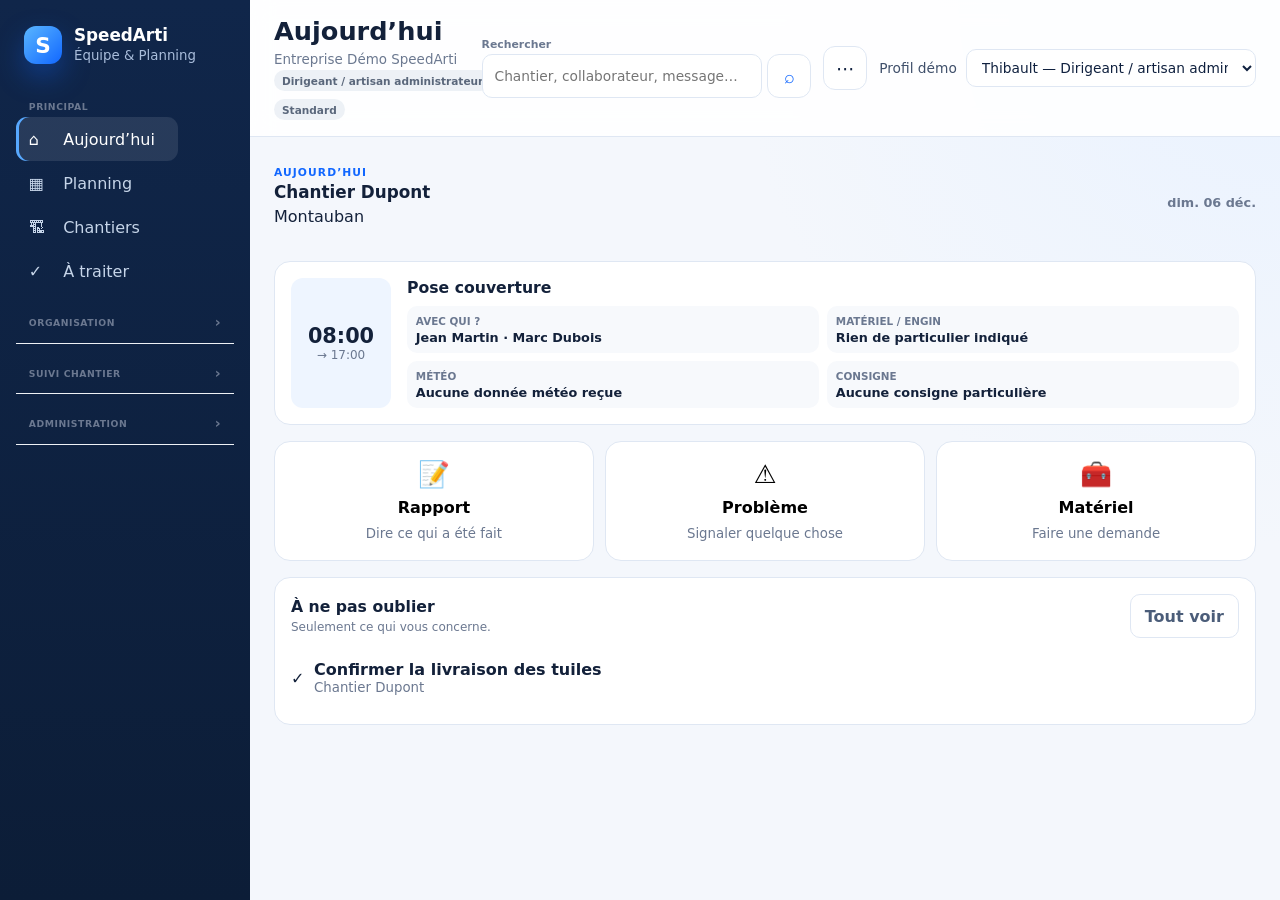
==== index.html @ 26acb335 "V1.9.3 — menu latéral rétractable" ====
<!doctype html>
<html lang="fr">
<head>
  <meta charset="utf-8" />
  <meta name="viewport" content="width=device-width, initial-scale=1" />
  <meta name="theme-color" content="#1167ff" />
  <meta name="description" content="Démo fonctionnelle autonome SpeedArti Équipe & Planning v1.9.3" />
  <title>SpeedArti — Équipe & Planning v1.9.3</title>
  <style>:root {
  font-family: Inter, ui-sans-serif, system-ui, -apple-system, BlinkMacSystemFont, "Segoe UI", sans-serif;
  color: #13213a;
  background: #f4f7fc;
  font-synthesis: none;
  --blue: #1167ff;
  --blue-dark: #0b4bc2;
  --navy: #10213f;
  --border: #dfe7f3;
  --muted: #6b7890;
  --surface: #ffffff;
  --shadow: 0 18px 48px rgba(31, 55, 95, .09);
}

* { box-sizing: border-box; }
body { margin: 0; min-width: 320px; min-height: 100vh; background: radial-gradient(circle at top right, #e9f2ff 0, transparent 34rem), #f4f7fc; }
button, input, select, textarea { font: inherit; }
button { cursor: pointer; }
button:disabled { cursor: not-allowed; opacity: .55; }
h1, h2, h3, h4, p { margin-top: 0; }
h1 { font-size: clamp(1.35rem, 2vw, 1.8rem); margin-bottom: .25rem; }
h2 { font-size: 1.05rem; margin-bottom: .35rem; }
h3 { font-size: .98rem; margin-bottom: .25rem; }
p { line-height: 1.5; }
small { color: var(--muted); line-height: 1.4; }
select, input, textarea {
  width: 100%; border: 1px solid var(--border); border-radius: 10px; padding: .72rem .8rem; background: #fff; color: var(--navy);
}
textarea { min-height: 90px; resize: vertical; }
select:focus, input:focus, textarea:focus { outline: 3px solid rgba(17, 103, 255, .12); border-color: var(--blue); }
label { display: grid; gap: .4rem; color: #40506b; font-size: .86rem; }
fieldset { border: 1px solid var(--border); border-radius: 12px; padding: 1rem; margin: 1rem 0; }
legend { padding: 0 .4rem; font-weight: 700; color: var(--navy); }

.app-shell { min-height: 100vh; display: grid; grid-template-columns: 250px minmax(0, 1fr); }
.sidebar { background: linear-gradient(180deg, #10264a, #0c1d37); color: white; padding: 1.25rem 1rem; display: flex; flex-direction: column; position: sticky; top: 0; height: 100vh; }
.brand { display: flex; align-items: center; gap: .75rem; padding: .3rem .5rem 1.5rem; }
.brand-mark { width: 38px; height: 38px; border-radius: 12px; display: grid; place-items: center; background: linear-gradient(135deg, #5ab6ff, #1167ff); color: white; font-size: 1.35rem; font-weight: 900; box-shadow: 0 12px 28px rgba(17, 103, 255, .35); }
.brand strong { display: block; font-size: 1.05rem; }
.brand small { color: #a9bddb; }
.sidebar nav { display: grid; gap: .35rem; }
.nav-item { border: 0; background: transparent; color: #c6d5e9; display: grid; grid-template-columns: 24px 1fr auto; align-items: center; gap: .65rem; padding: .78rem .8rem; text-align: left; border-radius: 11px; }
.nav-item:hover, .nav-item.active { color: white; background: rgba(255,255,255,.1); }
.nav-item.active { box-shadow: inset 3px 0 0 #57a8ff; }
.nav-item em { background: #ff5d6c; min-width: 22px; height: 22px; border-radius: 999px; display: grid; place-items: center; font-size: .72rem; font-style: normal; }
.scope-note { margin-top: auto; display: grid; gap: .25rem; padding: .85rem; border: 1px solid rgba(255,255,255,.1); border-radius: 12px; background: rgba(255,255,255,.05); }
.scope-note span { color: #a9bddb; font-size: .78rem; }
.workspace { min-width: 0; }
.topbar { min-height: 80px; padding: 1rem 1.5rem; background: rgba(255,255,255,.88); backdrop-filter: blur(12px); border-bottom: 1px solid var(--border); display: flex; align-items: center; justify-content: space-between; gap: 1rem; position: sticky; top: 0; z-index: 10; }
.topbar p { margin-bottom: 0; color: var(--muted); font-size: .84rem; }
.topbar-actions { display: flex; align-items: center; gap: .75rem; }
.user-switcher { display: flex; align-items: center; gap: .55rem; }
.user-switcher span { white-space: nowrap; }
.user-switcher select { min-width: 230px; padding: .55rem .7rem; }
.content { padding: 1.5rem; max-width: 1500px; margin: 0 auto; }

.panel, .kpi { background: var(--surface); border: 1px solid rgba(211, 222, 238, .9); border-radius: 17px; box-shadow: var(--shadow); }
.panel { padding: 1.15rem; margin-bottom: 1.2rem; }
.panel-header, .row-between, .page-actions { display: flex; justify-content: space-between; align-items: flex-start; gap: 1rem; }
.panel-header { margin-bottom: 1rem; }
.panel-header p, .lead { color: var(--muted); margin-bottom: 0; }
.page-actions { margin-bottom: 1rem; align-items: center; }
.kpi-grid { display: grid; grid-template-columns: repeat(4, minmax(0, 1fr)); gap: 1rem; margin-bottom: 1.2rem; }
.kpi { padding: 1.05rem; display: grid; gap: .25rem; }
.kpi > span { color: var(--muted); font-size: .84rem; }
.kpi strong { font-size: 1.85rem; color: var(--navy); }
.kpi small { font-size: .77rem; }
.two-columns { display: grid; grid-template-columns: 1.15fr .85fr; gap: 1.2rem; align-items: start; }
.stack { display: grid; gap: .75rem; }
.stack.compact { gap: .35rem; }
.button-row { display: flex; flex-wrap: wrap; gap: .55rem; align-items: center; }
.button-stack { display: grid; gap: .65rem; }
.primary, .secondary, .ghost, .icon-button, .segmented button, .edition-card {
  border: 0; border-radius: 10px; padding: .65rem .88rem; font-weight: 700; transition: .16s ease;
}
.primary { background: var(--blue); color: white; box-shadow: 0 8px 18px rgba(17, 103, 255, .22); }
.primary:hover { background: var(--blue-dark); transform: translateY(-1px); }
.secondary { background: #eaf2ff; color: #0b55d0; }
.secondary:hover { background: #dceaff; }
.ghost { background: transparent; color: #4b5d79; border: 1px solid var(--border); }
.ghost:hover { background: #f7f9fc; }
.primary.full, .secondary.full { width: 100%; margin-top: .8rem; }
.secondary.small { padding: .42rem .58rem; font-size: .75rem; }
.icon-button { width: 36px; height: 36px; padding: 0; background: #f1f5fa; color: #445671; display: grid; place-items: center; }
.icon-button.danger, .danger-text { color: #c33547; }
.card-actions { display: flex; gap: .4rem; }
.segmented { background: #e8eef7; padding: .25rem; border-radius: 12px; display: flex; gap: .2rem; }
.segmented button { background: transparent; color: var(--muted); }
.segmented button.active { background: white; color: var(--navy); box-shadow: 0 4px 10px rgba(31,55,95,.08); }

.badge { display: inline-flex; align-items: center; justify-content: center; padding: .28rem .5rem; border-radius: 999px; font-size: .7rem; font-weight: 800; white-space: nowrap; }
.badge-neutral { background: #edf1f6; color: #5a677b; }
.badge-info { background: #e4efff; color: #0b5bd9; }
.badge-success { background: #e1f7ed; color: #0d7a4f; }
.badge-warning { background: #fff2d7; color: #9a5b00; }
.badge-danger { background: #ffe3e7; color: #bd3043; }
.badge-purple { background: #eee8ff; color: #6541cc; }
.badge-person { background: #f0f5ff; color: #355c9a; }
.chips { display: flex; flex-wrap: wrap; gap: .4rem; margin-top: .65rem; }
.eyebrow { color: var(--blue); text-transform: uppercase; letter-spacing: .1em; font-size: .67rem; font-weight: 900; }

.timeline { display: grid; gap: .7rem; }
.timeline-item { display: grid; grid-template-columns: 14px 1fr; gap: .75rem; position: relative; }
.timeline-dot { width: 10px; height: 10px; border-radius: 50%; background: var(--blue); margin-top: .35rem; box-shadow: 0 0 0 5px #e9f1ff; }
.timeline-item p { margin: .2rem 0; color: #4f607b; font-size: .82rem; }
.task-row { grid-template-columns: auto 1fr auto; align-items: center; display: grid; gap: .7rem; padding: .75rem; border: 1px solid var(--border); border-radius: 12px; }
.task-row input { width: 18px; height: 18px; }
.task-row span { display: grid; gap: .15rem; }
.expert-strip { background: linear-gradient(110deg, #10264a, #173f78); color: white; display: flex; justify-content: space-between; align-items: center; }
.expert-strip p { color: #c8d7ec; max-width: 760px; margin-bottom: 0; }
.expert-strip .eyebrow { color: #75b8ff; }

.planning-list { display: grid; gap: .75rem; }
.planning-card { display: grid; grid-template-columns: 68px minmax(0, 1fr) auto; gap: 1rem; padding: .9rem; border: 1px solid var(--border); border-radius: 14px; align-items: start; }
.planning-card.has-conflict { border-color: #f3a5b0; background: #fffafb; }
.date-block { width: 58px; min-height: 62px; border-radius: 13px; background: #edf4ff; color: var(--blue); display: grid; place-items: center; align-content: center; }
.date-block strong { font-size: 1.35rem; line-height: 1; }
.date-block span { text-transform: uppercase; font-size: .68rem; font-weight: 800; }
.planning-main p { margin: .2rem 0; color: #53627a; }
.ultra-panel { border-color: #d9cffc; background: linear-gradient(145deg, #fff, #f8f5ff); }
.suggestion-grid { display: grid; grid-template-columns: repeat(auto-fit, minmax(290px, 1fr)); gap: .75rem; }
.suggestion { border: 1px solid #ded5fb; border-radius: 13px; padding: .9rem; background: white; }
.suggestion p { font-size: .8rem; color: #59677d; }
.locked { display: flex; align-items: center; gap: 1rem; border-style: dashed; box-shadow: none; }
.locked > span { font-size: 1.6rem; }
.locked p { margin-bottom: 0; color: var(--muted); }
.locked-inline { margin-top: .8rem; background: #f6f7f9; border-radius: 10px; padding: .65rem; color: var(--muted); font-size: .8rem; }

.member-grid { display: grid; grid-template-columns: repeat(auto-fit, minmax(340px, 1fr)); gap: .75rem; }
.member-card { display: grid; grid-template-columns: auto minmax(0, 1fr) auto; gap: .8rem; border: 1px solid var(--border); border-radius: 14px; padding: .85rem; }
.avatar { width: 46px; height: 46px; border-radius: 14px; display: grid; place-items: center; background: color-mix(in srgb, var(--avatar-color) 16%, white); color: var(--avatar-color); font-weight: 900; }
.member-info p { color: var(--muted); font-size: .82rem; margin: .1rem 0; }
.crew-grid { display: grid; grid-template-columns: repeat(auto-fit, minmax(270px, 1fr)); gap: .75rem; }
.crew-card { padding: .9rem; border-radius: 14px; border: 1px solid var(--border); }
.crew-card p { color: var(--muted); font-size: .82rem; }

.report-grid { display: grid; grid-template-columns: repeat(auto-fit, minmax(360px, 1fr)); gap: 1rem; align-items: start; }
.report-card { margin: 0; }
.report-summary { margin: .8rem 0; }
.progress { height: 8px; background: #e9eef5; border-radius: 999px; overflow: hidden; margin-bottom: .4rem; }
.progress span { display: block; height: 100%; background: linear-gradient(90deg, #1167ff, #57a8ff); border-radius: inherit; }
.callout { padding: .7rem; background: #f5f8fc; border-radius: 10px; margin-top: .7rem; }
.callout p { margin: .2rem 0 0; color: #56657c; font-size: .82rem; }
.danger-callout { background: #fff1f3; }
.analysis-box { margin-top: .9rem; padding: .8rem; border-radius: 12px; background: #eef5ff; border: 1px solid #d4e5ff; }
.analysis-box > p { color: #4e617f; font-size: .82rem; }
.action-proposal { display: grid; grid-template-columns: 1fr auto; gap: .7rem; align-items: center; background: white; border-radius: 10px; padding: .65rem; }
.action-proposal div { display: grid; gap: .15rem; }

.request-columns { display: grid; grid-template-columns: repeat(3, minmax(0, 1fr)); gap: 1rem; }
.column-title { display: flex; justify-content: space-between; align-items: center; margin-bottom: .7rem; }
.request-card { border: 1px solid var(--border); border-radius: 13px; padding: .75rem; background: #fbfcfe; }
.request-card h4 { margin: .65rem 0 .25rem; }
.request-card p { color: #59677d; font-size: .82rem; }
.request-card select { margin-top: .65rem; padding: .5rem; }

.messaging-panel { display: grid; grid-template-columns: minmax(0, 1fr) 320px; gap: 1rem; min-height: 560px; }
.message-list { background: #f6f8fb; border-radius: 14px; padding: 1rem; display: flex; flex-direction: column; gap: .75rem; max-height: 620px; overflow: auto; }
.message { align-self: flex-start; max-width: 78%; padding: .75rem .85rem; border-radius: 14px 14px 14px 4px; background: white; border: 1px solid var(--border); }
.message.mine { align-self: flex-end; border-radius: 14px 14px 4px 14px; background: #e8f1ff; border-color: #d2e3ff; }
.message-meta { display: flex; flex-wrap: wrap; justify-content: space-between; gap: .5rem; font-size: .73rem; }
.message-meta span { color: var(--muted); }
.message p { margin: .45rem 0 0; white-space: pre-wrap; }
.composer { border-left: 1px solid var(--border); padding-left: 1rem; display: flex; flex-direction: column; gap: .75rem; }
.composer .grow { flex: 1; }
.composer .grow textarea { min-height: 170px; }
.filter-label { display: flex; align-items: center; gap: .55rem; }
.filter-label select { min-width: 240px; }

.notification-list { display: grid; gap: .55rem; }
.notification { width: 100%; border: 1px solid var(--border); background: white; padding: .8rem; border-radius: 12px; display: grid; grid-template-columns: auto 1fr auto; gap: .8rem; text-align: left; align-items: start; }
.notification.unread { background: #f3f8ff; border-color: #cfe1ff; }
.notification-icon { width: 34px; height: 34px; border-radius: 11px; display: grid; place-items: center; background: #e5efff; color: var(--blue); font-weight: 900; }
.notification p { margin: .2rem 0; color: #59677d; }

.settings-grid { grid-template-columns: 1fr 1fr; }
.edition-cards { display: grid; gap: .55rem; }
.edition-card { width: 100%; text-align: left; background: #f7f9fc; border: 1px solid var(--border); display: grid; gap: .25rem; }
.edition-card span { font-size: .78rem; color: var(--muted); font-weight: 500; }
.edition-card.selected { border-color: var(--blue); background: #edf4ff; box-shadow: inset 3px 0 0 var(--blue); }
.file-button { display: block; text-align: center; }
.permissions-table-wrap { overflow: auto; }
.permissions-table { border-collapse: collapse; width: 100%; min-width: 980px; }
.permissions-table th, .permissions-table td { border-bottom: 1px solid var(--border); padding: .55rem; text-align: center; font-size: .76rem; }
.permissions-table th:first-child, .permissions-table td:first-child { text-align: left; position: sticky; left: 0; background: white; }
.permissions-table input { width: 17px; height: 17px; }
.audit-list { display: grid; gap: .5rem; }
.audit-list > div { display: grid; grid-template-columns: minmax(170px, .8fr) minmax(200px, 1fr) 2fr; gap: .7rem; padding: .6rem 0; border-bottom: 1px solid var(--border); font-size: .78rem; }
.scope-panel { border-color: #f0c2c8; background: #fff9fa; }

.form-grid { display: grid; grid-template-columns: 1fr 1fr; gap: .8rem; }
.full-span { grid-column: 1 / -1; }
.checkbox-grid { display: grid; grid-template-columns: repeat(2, minmax(0, 1fr)); gap: .55rem; }
.checkbox-grid label { display: flex; align-items: center; gap: .5rem; }
.checkbox-grid input { width: 17px; height: 17px; }
.form-hint { color: var(--muted); font-size: .78rem; background: #f6f8fb; border-radius: 10px; padding: .65rem; }
.modal-backdrop { position: fixed; inset: 0; z-index: 100; background: rgba(8, 20, 38, .62); display: grid; place-items: center; padding: 1rem; }
.modal { width: min(760px, 100%); max-height: 92vh; overflow: auto; background: white; border-radius: 18px; padding: 1.35rem; box-shadow: 0 30px 80px rgba(0,0,0,.25); position: relative; }
.modal-close { position: absolute; top: .8rem; right: .8rem; border: 0; width: 34px; height: 34px; border-radius: 50%; background: #eef2f7; color: #526077; font-size: 1.2rem; }
.modal-actions { display: flex; justify-content: flex-end; gap: .6rem; margin-top: 1rem; }
.toast { position: fixed; right: 1rem; bottom: 1rem; z-index: 200; padding: .8rem 1rem; border-radius: 12px; color: white; background: #14784f; box-shadow: 0 15px 40px rgba(0,0,0,.2); }
.toast-error { background: #bc3346; }
.toast-info { background: #345d98; }
.empty { min-height: 100px; display: grid; place-items: center; align-content: center; color: var(--muted); text-align: center; }
.empty span { font-size: 1.7rem; }
.empty p { margin-bottom: 0; }
.fatal { padding: 3rem; }

@media (max-width: 1100px) {
  .kpi-grid { grid-template-columns: repeat(2, 1fr); }
  .two-columns, .settings-grid { grid-template-columns: 1fr; }
  .request-columns { grid-template-columns: 1fr; }
  .messaging-panel { grid-template-columns: 1fr; }
  .composer { border-left: 0; border-top: 1px solid var(--border); padding: 1rem 0 0; }
}

@media (max-width: 780px) {
  .app-shell { grid-template-columns: 1fr; }
  .sidebar { position: static; height: auto; padding: .75rem; }
  .sidebar nav { display: flex; overflow-x: auto; }
  .nav-item { min-width: max-content; grid-template-columns: 20px auto auto; }
  .scope-note { display: none; }
  .brand { padding-bottom: .75rem; }
  .topbar { position: static; align-items: flex-start; flex-direction: column; }
  .topbar-actions { width: 100%; justify-content: space-between; }
  .user-switcher { flex: 1; }
  .user-switcher select { min-width: 0; }
  .content { padding: 1rem; }
  .page-actions, .panel-header { flex-direction: column; align-items: stretch; }
  .kpi-grid { grid-template-columns: 1fr 1fr; }
  .planning-card { grid-template-columns: 58px minmax(0, 1fr); }
  .planning-card .card-actions { grid-column: 1 / -1; justify-content: flex-end; }
  .member-grid, .report-grid { grid-template-columns: 1fr; }
  .form-grid { grid-template-columns: 1fr; }
  .full-span { grid-column: auto; }
  .checkbox-grid { grid-template-columns: 1fr; }
  .audit-list > div { grid-template-columns: 1fr; gap: .15rem; }
}

@media (max-width: 480px) {
  .kpi-grid { grid-template-columns: 1fr; }
  .topbar-actions { align-items: stretch; flex-direction: column; }
  .user-switcher { flex-direction: column; align-items: stretch; }
  .member-card { grid-template-columns: auto 1fr; }
  .member-card > .icon-button { grid-column: 1 / -1; justify-self: end; }
  .message { max-width: 95%; }
}
.dictation-row { display: grid; grid-template-columns: minmax(0, 1fr) auto; gap: .6rem; align-items: start; }
.dictation-row button { white-space: nowrap; }
@media (max-width: 600px) { .dictation-row { grid-template-columns: 1fr; } }
.attachment-button { border: 0; border-radius: 999px; padding: .3rem .55rem; background: #edf1f6; color: #4d5e77; font-size: .7rem; font-weight: 800; }
.attachment-button:hover { background: #dfe8f5; }


.calendar-source-banner { display:flex; align-items:center; justify-content:space-between; gap:20px; padding:18px 20px; margin-bottom:18px; border:1px solid #b9d4ff; border-radius:16px; background:linear-gradient(135deg,#eff6ff,#ffffff); }
.calendar-source-banner div:first-child { display:grid; grid-template-columns:auto 1fr; column-gap:10px; align-items:center; }
.calendar-source-banner p { grid-column:2; margin:4px 0 0; color:var(--muted); }
.source-pulse { width:10px; height:10px; border-radius:999px; background:#16a36a; box-shadow:0 0 0 6px rgba(22,163,106,.12); }
.readonly-source { margin-top:14px; padding-top:12px; border-top:1px solid var(--border); color:var(--muted); font-size:.82rem; }
.calendar-event-summary { margin:16px 0; padding:16px; border:1px solid #b9d4ff; border-radius:14px; background:#f7fbff; }
.calendar-event-summary span { display:block; color:#1167ff; font-size:.76rem; font-weight:800; text-transform:uppercase; letter-spacing:.08em; }
.calendar-event-summary strong { display:block; margin-top:5px; font-size:1.05rem; }
.calendar-event-summary p { margin:5px 0; }
.calendar-event-summary small { color:var(--muted); }
.planning-card.unassigned { border-style:dashed; background:#fffdfa; }
@media (max-width:760px){ .calendar-source-banner{align-items:flex-start;flex-direction:column;} }

/* Version 1.5 — UX mobile + niveaux Standard / Expert / Ultra */
.member-meta { display:grid; gap:.25rem; margin-top:.65rem; color:var(--muted); font-size:.74rem; }
.member-actions { display:flex; flex-direction:column; gap:.35rem; }
.capacity-grid { display:grid; grid-template-columns:repeat(auto-fit,minmax(230px,1fr)); gap:.75rem; }
.capacity-card { border:1px solid var(--border); border-radius:14px; padding:.85rem; background:#fbfcff; }
.capacity-card p { color:var(--muted); font-size:.8rem; margin:.55rem 0 .25rem; }
.capacity-bar { height:9px; border-radius:999px; background:#e9eef5; overflow:hidden; margin-top:.65rem; }
.capacity-bar span { display:block; height:100%; border-radius:inherit; background:linear-gradient(90deg,#1167ff,#8b5cf6); }
.missing-panel { border-color:#f4d08a; background:#fffdf7; }
.missing-row { display:flex; justify-content:space-between; align-items:center; gap:1rem; border-bottom:1px solid var(--border); padding:.65rem 0; }
.missing-row span { display:grid; gap:.18rem; }
.material-actions { display:flex; flex-wrap:wrap; gap:.4rem; margin-top:.65rem; }
.message-analysis { margin-top:.65rem; padding:.65rem; border-radius:10px; border:1px solid #d8e5fb; background:#f6f9ff; color:#31445f; }
.analysis-trigger { margin-top:.55rem; border:0; background:transparent; color:var(--blue); font-size:.72rem; font-weight:800; padding:0; }
.permission-overrides { display:grid; grid-template-columns:repeat(2,minmax(0,1fr)); gap:.55rem; max-height:55vh; overflow:auto; }
.permission-overrides label { display:grid; grid-template-columns:minmax(0,1fr) 150px; align-items:center; gap:.55rem; padding:.45rem; border:1px solid var(--border); border-radius:10px; }
.permission-overrides span { font-size:.72rem; word-break:break-word; }
.availability-add { margin-top:.8rem; }
.audit-list.expanded > div { grid-template-columns:minmax(210px,.9fr) minmax(240px,1fr) 2fr; }
.badge-danger { max-width:100%; white-space:normal; }

@media (max-width:900px){
  .permission-overrides { grid-template-columns:1fr; }
}
@media (max-width:600px){
  .member-actions { grid-column:1/-1; flex-direction:row; justify-content:flex-end; }
  .missing-row { align-items:flex-start; flex-direction:column; }
  .permission-overrides label { grid-template-columns:1fr; }
}

/* =========================================================
   Version 1.4 — simplification UX + mobile first
   ========================================================= */
button, [data-action], [data-view] {
  touch-action: manipulation;
  -webkit-tap-highlight-color: transparent;
}
button { min-height: 44px; position: relative; z-index: 1; }
.icon-button, .modal-close { min-height: 44px; min-width: 44px; }

.topbar-leading { display:flex; align-items:center; gap:.8rem; min-width:0; }
.topbar-leading > div { min-width:0; }
.back-button, .more-button, .search-submit {
  border:1px solid var(--border); background:white; color:var(--navy); border-radius:12px;
  display:grid; place-items:center; min-width:44px; height:44px; padding:0; font-size:1.15rem;
}
.back-button:hover, .more-button:hover, .search-submit:hover { background:#f5f8fc; }
.global-search { display:flex; align-items:end; gap:.35rem; width:min(390px, 40vw); }
.global-search label { flex:1; gap:.2rem; }
.global-search label > span { font-size:.68rem; color:var(--muted); font-weight:700; }
.global-search input { height:44px; padding:.6rem .75rem; }
.search-submit { color:var(--blue); font-weight:900; }

.search-results { border-color:#bad4ff; background:#fbfdff; }
.search-result-list { display:grid; grid-template-columns:repeat(auto-fit,minmax(260px,1fr)); gap:.55rem; }
.search-result { border:1px solid var(--border); background:white; color:var(--navy); text-align:left; border-radius:12px; padding:.75rem; display:grid; gap:.2rem; }
.search-result:hover { border-color:#a9c9ff; background:#f6faff; }
.search-result small { white-space:nowrap; overflow:hidden; text-overflow:ellipsis; }

.welcome-strip { display:flex; align-items:center; justify-content:space-between; gap:1rem; margin-bottom:1rem; padding:.35rem .2rem; }
.welcome-strip h2 { font-size:1.35rem; margin:.15rem 0; }
.welcome-strip p { margin:0; color:var(--muted); }
.today-date { color:var(--muted); font-weight:700; white-space:nowrap; }
.attention-grid { display:grid; grid-template-columns:repeat(4,minmax(0,1fr)); gap:.8rem; margin-bottom:1.2rem; }
.attention-card { border:1px solid var(--border); background:white; border-radius:16px; padding:1rem; text-align:left; display:grid; gap:.3rem; box-shadow:0 10px 28px rgba(31,55,95,.06); color:var(--navy); }
.attention-card strong { font-size:1.7rem; }
.attention-card span { font-weight:800; }
.attention-card small { min-height:2.1em; }
.attention-card b { color:var(--blue); font-size:.76rem; margin-top:.2rem; }
.attention-warning { border-color:#edd59e; }
.attention-danger { border-color:#efb1bb; }
.attention-success { border-color:#bde3d2; }
.timeline-button { width:100%; border:0; background:transparent; text-align:left; padding:.25rem 0; min-height:0; }
.timeline-button:hover strong { color:var(--blue); }
.quick-mobile-actions { display:none; }

.terrain-toolbar { display:flex; align-items:end; justify-content:space-between; gap:1rem; }
.terrain-toolbar > label { width:min(420px,45%); }
.terrain-actions { display:flex; flex-wrap:wrap; gap:.5rem; justify-content:flex-end; }
.project-focus { display:grid; grid-template-columns:minmax(0,1fr) auto; gap:.4rem 1rem; align-items:start; border-color:#c7dcff; background:linear-gradient(135deg,#f7fbff,#fff); }
.project-focus p, .project-focus small { margin:0; color:var(--muted); }
.project-focus > small { grid-column:1/-1; }
.project-focus-meta { display:flex; gap:.35rem; flex-wrap:wrap; justify-content:flex-end; }
.terrain-feed { display:grid; gap:.8rem; }
.feed-entry { display:grid; grid-template-columns:42px minmax(0,1fr); gap:.75rem; padding:.9rem 0; border-bottom:1px solid var(--border); }
.feed-entry:last-child { border-bottom:0; }
.feed-icon { width:42px; height:42px; border-radius:13px; background:#eef4ff; display:grid; place-items:center; font-size:1.1rem; }
.feed-body { min-width:0; }
.feed-body > p { margin:.55rem 0; color:#46566f; }
.feed-heading { display:flex; justify-content:space-between; align-items:flex-start; gap:.7rem; }
.feed-heading > div:first-child { display:grid; gap:.15rem; min-width:0; }
.inline-alert, .inline-info { margin-top:.55rem; border-radius:10px; padding:.55rem .65rem; display:grid; gap:.15rem; font-size:.8rem; }
.inline-alert { background:#fff4f5; color:#9e3241; }
.inline-info { background:#f3f7ff; color:#315d9f; }
.inline-status { margin-top:.7rem; display:grid; grid-template-columns:auto minmax(0,220px); align-items:center; gap:.55rem; }
.inline-status select { padding:.5rem .6rem; }
.compact-chips { margin:0; }

.pilotage-kpis { display:grid; grid-template-columns:repeat(4,minmax(0,1fr)); gap:.8rem; margin-bottom:1rem; }
.pilotage-alert-list { display:grid; gap:.45rem; }
.pilotage-alert-list > button { border:1px solid var(--border); background:#fff; border-radius:12px; padding:.7rem; text-align:left; display:grid; gap:.15rem; color:var(--navy); }
.pilotage-alert-list > button:hover { background:#f7faff; border-color:#bad4ff; }
.pilotage-alert-list > button span { color:var(--muted); font-size:.78rem; }
.compact-capacity { grid-template-columns:repeat(auto-fit,minmax(200px,1fr)); }
.more-menu > p { color:var(--muted); }
.more-menu-grid { display:grid; grid-template-columns:repeat(3,minmax(0,1fr)); gap:.65rem; margin-top:1rem; }
.menu-tile { border:1px solid var(--border); background:white; border-radius:14px; padding:1rem; text-align:left; display:grid; gap:.25rem; color:var(--navy); }
.menu-tile > span { font-size:1.3rem; color:var(--blue); }
.menu-tile small { min-height:2.3em; }

/* Le module n'affiche pas de bouton Ángel : le point d'entrée reste global à SpeedArti. */
.angel-layout, .angel-chat { display:none !important; }

@media (max-width: 1100px) {
  .attention-grid, .pilotage-kpis { grid-template-columns:repeat(2,minmax(0,1fr)); }
  .global-search { width:min(330px, 36vw); }
}

@media (max-width: 780px) {
  body { background:#f4f7fc; }
  .app-shell { display:block; min-height:100vh; }
  .workspace { padding-bottom:82px; }
  .sidebar {
    position:fixed; inset:auto 0 0 0; height:auto; z-index:80; padding:.4rem .35rem calc(.4rem + env(safe-area-inset-bottom));
    border-top:1px solid rgba(255,255,255,.12); box-shadow:0 -12px 34px rgba(8,20,38,.22);
  }
  .sidebar .brand, .sidebar .scope-note { display:none; }
  .sidebar nav { display:grid; grid-template-columns:repeat(var(--nav-count, 5),minmax(0,1fr)); gap:.1rem; overflow:visible; }
  .nav-item { min-width:0; display:flex; flex-direction:column; justify-content:center; gap:.18rem; padding:.45rem .1rem; text-align:center; border-radius:10px; font-size:.68rem; line-height:1.1; }
  .nav-item .nav-icon { font-size:1rem; }
  .nav-item.active { box-shadow:none; background:rgba(255,255,255,.14); }
  .nav-item em { position:absolute; top:.2rem; right:14%; min-width:17px; height:17px; font-size:.58rem; }
  .topbar { position:sticky; top:0; padding:.65rem .75rem; gap:.6rem; background:rgba(255,255,255,.96); z-index:40; }
  .topbar-leading { width:100%; }
  .topbar-leading h1 { font-size:1.12rem; white-space:nowrap; overflow:hidden; text-overflow:ellipsis; }
  .topbar-leading p { display:none; }
  .topbar-actions { width:100%; display:grid; grid-template-columns:minmax(0,1fr) auto auto; gap:.45rem; align-items:end; }
  .global-search { width:100%; min-width:0; }
  .topbar-actions > .badge { display:none; }
  .more-button { grid-column:3; grid-row:1; }
  .user-switcher { grid-column:1/-1; display:grid; grid-template-columns:auto minmax(0,1fr); align-items:center; gap:.5rem; }
  .user-switcher span { font-size:.72rem; }
  .user-switcher select { min-width:0; padding:.5rem .6rem; }
  .content { padding:.8rem .7rem 1.2rem; }
  .panel { padding:.9rem; border-radius:14px; margin-bottom:.8rem; box-shadow:0 8px 24px rgba(31,55,95,.055); }
  .welcome-strip { align-items:flex-start; padding:.15rem 0; }
  .welcome-strip h2 { font-size:1.15rem; }
  .today-date { display:none; }
  .attention-grid, .pilotage-kpis { grid-template-columns:1fr 1fr; gap:.55rem; }
  .attention-card { padding:.75rem; border-radius:13px; min-height:126px; }
  .attention-card strong { font-size:1.45rem; }
  .attention-card small { font-size:.7rem; }
  .home-columns { display:block; }
  .quick-mobile-actions { display:grid; grid-template-columns:1fr 1fr; gap:.55rem; margin-top:.8rem; }
  .terrain-toolbar { align-items:stretch; flex-direction:column; }
  .terrain-toolbar > label { width:100%; }
  .terrain-actions { display:grid; grid-template-columns:repeat(3,minmax(0,1fr)); width:100%; }
  .terrain-actions button { padding:.55rem .35rem; }
  .project-focus { grid-template-columns:1fr; }
  .project-focus-meta { justify-content:flex-start; }
  .feed-entry { grid-template-columns:34px minmax(0,1fr); gap:.55rem; padding:.75rem 0; }
  .feed-icon { width:34px; height:34px; border-radius:10px; font-size:.95rem; }
  .feed-heading { gap:.4rem; }
  .feed-heading > .badge, .feed-heading > .chips { flex-shrink:0; }
  .inline-status { grid-template-columns:1fr; }
  .more-menu-grid { grid-template-columns:1fr; }
  .modal-backdrop { padding:0; align-items:end; }
  .modal { width:100%; max-height:92dvh; border-radius:20px 20px 0 0; padding:1rem; padding-bottom:calc(1rem + env(safe-area-inset-bottom)); }
  .modal-actions { position:sticky; bottom:0; background:white; padding-top:.7rem; }
  .planning-card { grid-template-columns:50px minmax(0,1fr); gap:.7rem; }
  .date-block { width:50px; min-height:54px; }
  .planning-card .card-actions { grid-column:1/-1; display:grid; grid-template-columns:1fr 1fr; }
  .planning-card .card-actions .icon-button { width:100%; }
  .member-card { grid-template-columns:auto minmax(0,1fr); }
  .member-actions { grid-column:1/-1; display:grid; grid-template-columns:repeat(3,1fr); }
  .member-actions .icon-button { width:100%; }
  .panel-header .button-row, .page-actions .button-row { width:100%; display:grid; grid-template-columns:1fr 1fr; }
  .search-result-list { grid-template-columns:1fr; }
}

@media (max-width: 430px) {
  .attention-grid, .pilotage-kpis { grid-template-columns:1fr 1fr; }
  .attention-card { min-height:118px; }
  .attention-card b { display:none; }
  .terrain-actions { grid-template-columns:1fr; }
  .quick-mobile-actions { grid-template-columns:1fr; }
  .topbar-actions { grid-template-columns:minmax(0,1fr) auto; }
  .more-button { grid-column:2; }
  .global-search { grid-column:1; }
  .user-switcher { grid-column:1/-1; }
  .feed-heading { flex-direction:column; }
  .feed-heading > .badge, .feed-heading > .chips { align-self:flex-start; }
}


/* v1.5 — comparaison Standard / Expert / Ultra pour la démo uniquement */
.demo-plan-bar {
  margin: 0; padding: .65rem 1.5rem; display:flex; align-items:center; justify-content:space-between; gap:1rem;
  background:#f8fbff; border-bottom:1px solid #d9e7fb;
}
.demo-plan-copy { min-width:0; display:grid; gap:.08rem; }
.demo-plan-copy strong { color:var(--navy); font-size:.82rem; }
.demo-plan-copy span { color:var(--muted); font-size:.74rem; white-space:nowrap; overflow:hidden; text-overflow:ellipsis; }
.demo-edition-switcher { display:flex; align-items:center; gap:.3rem; padding:.25rem; border-radius:12px; background:#e7edf6; flex-shrink:0; }
.demo-edition-button { border:0; background:transparent; color:#5d6c83; padding:.48rem .72rem; border-radius:9px; font-weight:800; font-size:.78rem; min-height:36px; }
.demo-edition-button:hover { background:rgba(255,255,255,.65); color:var(--navy); }
.demo-edition-button.selected { background:white; color:var(--blue); box-shadow:0 3px 10px rgba(30,55,95,.1); }
.demo-edition-button small { display:none; }
.edition-overview { display:grid; grid-template-columns:1fr auto; gap:1rem; align-items:center; padding:1rem 1.1rem; margin-bottom:1rem; border-radius:15px; border:1px solid #cfe0fa; background:linear-gradient(135deg,#f5f9ff,#fff); }
.edition-overview h2 { margin:.15rem 0 .2rem; }
.edition-overview p { margin:0; color:var(--muted); }
.edition-price { text-align:right; white-space:nowrap; }
.edition-price strong { display:block; color:var(--blue); font-size:1.1rem; }
.edition-price span { color:var(--muted); font-size:.72rem; }
.edition-matrix-wrap { overflow:auto; border:1px solid var(--border); border-radius:14px; }
.edition-matrix { width:100%; border-collapse:collapse; min-width:720px; }
.edition-matrix th, .edition-matrix td { padding:.7rem .75rem; border-bottom:1px solid var(--border); text-align:center; font-size:.78rem; }
.edition-matrix th:first-child, .edition-matrix td:first-child { text-align:left; min-width:270px; }
.edition-matrix thead th { background:#f6f9fd; color:var(--navy); position:sticky; top:0; }
.edition-matrix tbody tr:last-child td { border-bottom:0; }
.edition-current { background:#f0f6ff !important; }
.matrix-yes { color:#118257; font-weight:900; }
.matrix-no { color:#a1adbd; }
.level-note { display:flex; align-items:center; gap:.55rem; padding:.65rem .75rem; margin-top:.75rem; border-radius:10px; background:#f6f8fb; color:#596a82; font-size:.78rem; }
.expert-panel { border-color:#c9dcff; background:linear-gradient(145deg,#fff,#f5f9ff); }
.plan-lock-preview { border-style:dashed; }

@media (max-width:780px) {
  .demo-plan-bar { padding:.5rem .7rem; align-items:stretch; flex-direction:column; gap:.4rem; }
  .demo-plan-copy span { white-space:normal; }
  .demo-edition-switcher { width:100%; display:grid; grid-template-columns:repeat(3,1fr); }
  .demo-edition-button { padding:.5rem .25rem; }
  .edition-overview { grid-template-columns:1fr; padding:.85rem; }
  .edition-price { text-align:left; }
}


/* v1.6 — interfaces collaborateurs + prévision Ultra explicable */
.role-context { display:flex; align-items:center; gap:.5rem; flex-wrap:wrap; }
.role-context .badge { font-size:.66rem; }
.employee-plan-note { margin:0; padding:.5rem 1.5rem; background:#fbfcfe; border-bottom:1px solid var(--border); color:var(--muted); font-size:.75rem; display:flex; align-items:center; justify-content:space-between; gap:.7rem; }
.employee-plan-note strong { color:var(--navy); }
.field-hero { border:1px solid #c9dcff; background:linear-gradient(135deg,#eef6ff,#fff); border-radius:18px; padding:1.1rem; margin-bottom:1rem; display:grid; grid-template-columns:1fr auto; gap:1rem; align-items:center; }
.field-hero h2 { font-size:1.4rem; margin:.15rem 0; }
.field-hero p { margin:0; color:var(--muted); }
.field-date { font-weight:800; color:var(--blue); white-space:nowrap; }
.field-actions { display:grid; grid-template-columns:repeat(4,minmax(0,1fr)); gap:.7rem; margin-bottom:1rem; }
.field-action { border:1px solid var(--border); background:white; border-radius:16px; padding:.9rem; min-height:112px; text-align:left; display:grid; align-content:start; gap:.35rem; color:var(--navy); box-shadow:0 8px 22px rgba(31,55,95,.05); }
.field-action:hover { border-color:#a9c9ff; background:#f8fbff; }
.field-action .field-action-icon { font-size:1.35rem; }
.field-action strong { font-size:.86rem; }
.field-action small { font-size:.7rem; }
.my-work-list { display:grid; gap:.55rem; }
.my-work-card { border:1px solid var(--border); border-radius:14px; padding:.8rem; background:#fff; display:grid; grid-template-columns:auto 1fr auto; gap:.75rem; align-items:center; }
.my-work-date { width:52px; min-height:52px; border-radius:13px; background:#edf4ff; color:var(--blue); display:grid; place-items:center; text-align:center; font-size:.72rem; font-weight:800; }
.my-work-card p { margin:.15rem 0 0; color:var(--muted); font-size:.78rem; }
.role-dashboard-grid { display:grid; grid-template-columns:repeat(3,minmax(0,1fr)); gap:.8rem; margin-bottom:1rem; }
.role-summary-card { border:1px solid var(--border); background:#fff; border-radius:16px; padding:1rem; box-shadow:0 8px 22px rgba(31,55,95,.05); }
.role-summary-card strong { display:block; font-size:1.6rem; color:var(--navy); }
.role-summary-card span { font-weight:800; font-size:.82rem; }
.role-summary-card small { display:block; margin-top:.2rem; }
.forecast-grid { display:grid; grid-template-columns:repeat(auto-fit,minmax(280px,1fr)); gap:.75rem; }
.forecast-card { border:1px solid var(--border); background:#fff; border-radius:14px; padding:.9rem; display:grid; gap:.5rem; }
.forecast-card.forecast-high { border-color:#efb1bb; background:#fffafb; }
.forecast-card.forecast-warning { border-color:#edd59e; background:#fffdf8; }
.forecast-card.forecast-info { border-color:#bfd7ff; background:#f9fbff; }
.forecast-card h3 { margin:0; }
.forecast-card ul { margin:.1rem 0 0; padding-left:1.1rem; color:#53627a; font-size:.78rem; }
.forecast-card li + li { margin-top:.2rem; }
.forecast-rule-note { margin-top:.75rem; padding:.65rem .75rem; border-radius:10px; background:#f6f8fb; color:var(--muted); font-size:.75rem; }
.forecast-rule-note strong { color:var(--navy); }

@media (max-width:900px) {
  .field-actions { grid-template-columns:repeat(2,minmax(0,1fr)); }
  .role-dashboard-grid { grid-template-columns:repeat(2,minmax(0,1fr)); }
}
@media (max-width:780px) {
  .employee-plan-note { padding:.45rem .7rem; align-items:flex-start; flex-direction:column; }
  .field-hero { grid-template-columns:1fr; padding:.9rem; }
  .field-date { display:none; }
  .field-actions { grid-template-columns:repeat(2,minmax(0,1fr)); gap:.55rem; }
  .field-action { min-height:104px; padding:.75rem; }
  .role-dashboard-grid { grid-template-columns:1fr 1fr; gap:.55rem; }
  .my-work-card { grid-template-columns:auto minmax(0,1fr); }
  .my-work-card > .badge { grid-column:2; justify-self:start; }
}
@media (max-width:430px) {
  .field-actions { grid-template-columns:1fr 1fr; }
  .role-dashboard-grid { grid-template-columns:1fr 1fr; }
}

</style>
</head>
<body>
  <div id="app"></div>
  <script type="module">
// ---- src/domain.js ----
const EDITIONS = Object.freeze({
  STANDARD: 'standard',
  EXPERT: 'expert',
  ULTRA: 'ultra',
});

const EDITION_LABELS = Object.freeze({
  standard: 'Standard',
  expert: 'Expert',
  ultra: 'Ultra',
});

const EDITION_CONFIG = Object.freeze({
  standard: {
    label: 'Standard', price: '4,90 € / mois', extra: '+ 1 € / collaborateur',
    summary: 'Équipe, affectations, terrain, rapports, demandes et communication interne.',
  },
  expert: {
    label: 'Expert', price: '14,90 € / mois', extra: '+ 1,50 € / collaborateur',
    summary: 'Standard + analyses automatiques, détection des problèmes et actions proposées.',
  },
  ultra: {
    label: 'Ultra', price: '29,90 € / mois', extra: '+ 2 € / collaborateur',
    summary: 'Expert + charge prévisionnelle, optimisation et réorganisation intelligente.',
  },
});

const ROLES = Object.freeze({
  owner: 'Dirigeant / artisan administrateur',
  associate: 'Associé',
  team_lead: "Chef d'équipe",
  worker: 'Ouvrier',
  site_manager: 'Conducteur de travaux',
  sales: 'Commercial',
  secretary: 'Secrétaire',
  accountant: 'Comptable',
  accountant_assistant: 'Collaborateur comptable',
  subcontractor: 'Sous-traitant',
});

const PERMISSIONS = Object.freeze({
  VIEW_DASHBOARD: 'view_dashboard',
  VIEW_TEAM: 'view_team',
  MANAGE_TEAM: 'manage_team',
  MANAGE_AVAILABILITY: 'manage_availability',
  VIEW_PLANNING: 'view_planning',
  MANAGE_PLANNING: 'manage_planning',
  VIEW_CAPACITY: 'view_capacity',
  VIEW_REPORTS: 'view_reports',
  CREATE_REPORTS: 'create_reports',
  MANAGE_REPORTS: 'manage_reports',
  VIEW_REQUESTS: 'view_requests',
  CREATE_REQUESTS: 'create_requests',
  MANAGE_REQUESTS: 'manage_requests',
  VIEW_MESSAGES: 'view_messages',
  SEND_MESSAGES: 'send_messages',
  DOWNLOAD_ATTACHMENTS: 'download_attachments',
  VIEW_ALL_PROJECTS: 'view_all_projects',
  VIEW_FINANCIAL_DATA: 'view_financial_data',
  VIEW_AUDIT: 'view_audit',
  MANAGE_SETTINGS: 'manage_settings',
  USE_EXPERT: 'use_expert',
  USE_ULTRA: 'use_ultra',
  ASK_ANGEL: 'ask_angel',
});

const P = PERMISSIONS;
const DEFAULT_ROLE_PERMISSIONS = Object.freeze({
  owner: Object.values(P),
  associate: Object.values(P).filter((permission) => permission !== P.MANAGE_SETTINGS),
  team_lead: [P.VIEW_DASHBOARD, P.VIEW_TEAM, P.MANAGE_AVAILABILITY, P.VIEW_PLANNING, P.MANAGE_PLANNING, P.VIEW_CAPACITY, P.VIEW_REPORTS, P.CREATE_REPORTS, P.MANAGE_REPORTS, P.VIEW_REQUESTS, P.CREATE_REQUESTS, P.MANAGE_REQUESTS, P.VIEW_MESSAGES, P.SEND_MESSAGES, P.DOWNLOAD_ATTACHMENTS, P.VIEW_AUDIT, P.USE_EXPERT, P.ASK_ANGEL],
  worker: [P.VIEW_DASHBOARD, P.VIEW_PLANNING, P.VIEW_REPORTS, P.CREATE_REPORTS, P.VIEW_REQUESTS, P.CREATE_REQUESTS, P.VIEW_MESSAGES, P.SEND_MESSAGES, P.DOWNLOAD_ATTACHMENTS],
  site_manager: [P.VIEW_DASHBOARD, P.VIEW_TEAM, P.MANAGE_AVAILABILITY, P.VIEW_PLANNING, P.MANAGE_PLANNING, P.VIEW_CAPACITY, P.VIEW_REPORTS, P.CREATE_REPORTS, P.MANAGE_REPORTS, P.VIEW_REQUESTS, P.CREATE_REQUESTS, P.MANAGE_REQUESTS, P.VIEW_MESSAGES, P.SEND_MESSAGES, P.DOWNLOAD_ATTACHMENTS, P.VIEW_ALL_PROJECTS, P.VIEW_AUDIT, P.USE_EXPERT, P.USE_ULTRA, P.ASK_ANGEL],
  sales: [P.VIEW_DASHBOARD, P.VIEW_PLANNING, P.VIEW_MESSAGES, P.SEND_MESSAGES, P.DOWNLOAD_ATTACHMENTS, P.VIEW_ALL_PROJECTS],
  secretary: [P.VIEW_DASHBOARD, P.VIEW_TEAM, P.MANAGE_TEAM, P.MANAGE_AVAILABILITY, P.VIEW_PLANNING, P.MANAGE_PLANNING, P.VIEW_CAPACITY, P.VIEW_REPORTS, P.VIEW_REQUESTS, P.MANAGE_REQUESTS, P.VIEW_MESSAGES, P.SEND_MESSAGES, P.DOWNLOAD_ATTACHMENTS, P.VIEW_ALL_PROJECTS, P.VIEW_AUDIT],
  accountant: [P.VIEW_DASHBOARD, P.DOWNLOAD_ATTACHMENTS],
  accountant_assistant: [P.VIEW_DASHBOARD, P.DOWNLOAD_ATTACHMENTS],
  subcontractor: [P.VIEW_DASHBOARD, P.VIEW_PLANNING, P.VIEW_REPORTS, P.CREATE_REPORTS, P.VIEW_REQUESTS, P.CREATE_REQUESTS, P.VIEW_MESSAGES, P.SEND_MESSAGES, P.DOWNLOAD_ATTACHMENTS],
});

const REQUEST_TYPES = Object.freeze({
  material: 'Matériel manquant',
  document: 'Document',
  intervention: 'Intervention',
  site_problem: 'Problème chantier',
  unexpected_absence: 'Absence imprévue',
  other: 'Autre demande',
});

const PRIORITIES = Object.freeze({
  low: 'Faible',
  normal: 'Normale',
  high: 'Haute',
  urgent: 'Urgente',
});

const PROJECT_STATUSES = Object.freeze({
  preparation: 'À préparer',
  planned: 'Planifié',
  in_progress: 'En cours',
  suspended: 'Suspendu',
  completed: 'Terminé',
  invoiced: 'Facturé',
  archived: 'Archivé',
});

const WORKDAY_LABELS = Object.freeze({
  1: 'Lundi',
  2: 'Mardi',
  3: 'Mercredi',
  4: 'Jeudi',
  5: 'Vendredi',
  6: 'Samedi',
  0: 'Dimanche',
});

function uid(prefix = 'id') {
  return `${prefix}_${crypto.randomUUID?.() ?? `${Date.now()}_${Math.random().toString(16).slice(2)}`}`;
}

function nowIso() {
  return new Date().toISOString();
}

function hasEdition(state, minimum) {
  const rank = { standard: 1, expert: 2, ultra: 3 };
  return rank[state.settings.edition] >= rank[minimum];
}

function hasExpertAccess(state) {
  return hasEdition(state, 'expert') && can(state, PERMISSIONS.USE_EXPERT);
}

function hasUltraAccess(state) {
  return hasEdition(state, 'ultra') && can(state, PERMISSIONS.USE_ULTRA);
}

function getActiveMember(state) {
  return state.members.find((member) => member.id === state.session.activeMemberId) ?? state.members[0] ?? null;
}

function memberPermissions(state, member) {
  if (!member) return [];
  const rolePermissions = state.settings.rolePermissions[member.role] ?? [];
  const permissions = new Set(rolePermissions);
  for (const [permission, value] of Object.entries(member.permissionOverrides ?? {})) {
    if (value === true) permissions.add(permission);
    if (value === false) permissions.delete(permission);
  }
  return [...permissions];
}

function can(state, permission) {
  return memberPermissions(state, getActiveMember(state)).includes(permission);
}

function isProjectVisibleToMember(state, project, memberId = state.session.activeMemberId) {
  const member = state.members.find((item) => item.id === memberId);
  if (!member) return false;
  const scope = member.projectAccessMode ?? 'role';
  if (scope === 'all') return true;
  if (scope === 'selected') return (member.projectAccessIds ?? []).includes(project.id);
  const assigned = state.assignments.some((assignment) => assignment.projectId === project.id && resolveAssignmentMembers(state, assignment).includes(member.id));
  if (scope === 'assigned') return assigned;
  return memberPermissions(state, member).includes(P.VIEW_ALL_PROJECTS) || assigned;
}

function resolveAssignmentMembers(state, assignment) {
  const crewMembers = state.crews
    .filter((crew) => assignment.crewIds?.includes(crew.id))
    .flatMap((crew) => crew.memberIds);
  return [...new Set([...(assignment.memberIds ?? []), ...crewMembers])];
}

function overlaps(startA, endA, startB, endB) {
  return new Date(startA).getTime() < new Date(endB).getTime()
    && new Date(endA).getTime() > new Date(startB).getTime();
}

function detectAssignmentConflicts(state, candidate, ignoreAssignmentId = null) {
  const candidateMembers = resolveAssignmentMembers(state, candidate);
  return state.assignments
    .filter((assignment) => assignment.id !== ignoreAssignmentId)
    .filter((assignment) => overlaps(candidate.start, candidate.end, assignment.start, assignment.end))
    .flatMap((assignment) => {
      const shared = resolveAssignmentMembers(state, assignment).filter((memberId) => candidateMembers.includes(memberId));
      return shared.map((memberId) => ({ assignment, memberId }));
    });
}

function memberAvailabilityIssues(member, start, end) {
  if (!member || member.status !== 'active') return ['Collaborateur inactif'];
  const issues = [];
  const periods = member.availability?.unavailablePeriods ?? [];
  for (const period of periods) {
    if (overlaps(start, end, period.start, period.end)) issues.push(period.reason || 'Indisponibilité déclarée');
  }
  const workingDays = member.availability?.workingDays ?? [1, 2, 3, 4, 5];
  let hasWorkingDay = false;
  const cursor = new Date(start);
  const limit = new Date(end);
  cursor.setHours(12, 0, 0, 0);
  while (cursor <= limit) {
    if (workingDays.includes(cursor.getDay())) { hasWorkingDay = true; break; }
    cursor.setDate(cursor.getDate() + 1);
  }
  if (!hasWorkingDay) issues.push('Aucun jour habituel de travail sur cette période');
  return issues;
}

function formatDateTime(value) {
  if (!value) return '—';
  return new Intl.DateTimeFormat('fr-FR', {
    dateStyle: 'short',
    timeStyle: 'short',
  }).format(new Date(value));
}

function formatDate(value) {
  if (!value) return '—';
  return new Intl.DateTimeFormat('fr-FR', { dateStyle: 'medium' }).format(new Date(value));
}

function escapeHtml(value = '') {
  return String(value)
    .replaceAll('&', '&amp;')
    .replaceAll('<', '&lt;')
    .replaceAll('>', '&gt;')
    .replaceAll('"', '&quot;')
    .replaceAll("'", '&#039;');
}


// ---- src/seed.js ----
const today = new Date();
const day = (offset, hour = 8) => {
  const date = new Date(today);
  date.setDate(date.getDate() + offset);
  date.setHours(hour, 0, 0, 0);
  return date.toISOString();
};

function availability(weeklyHours = 35, extra = {}) {
  return { weeklyHours, workingDays: [1, 2, 3, 4, 5], unavailablePeriods: [], ...extra };
}

function createSeedState() {
  return {
    schemaVersion: 2,
    company: { id: 'company_demo', name: 'Entreprise Démo SpeedArti' },
    session: { activeMemberId: 'member_owner' },
    integration: { identitySyncedAt: null, entitlementsSyncedAt: null, agendaSyncedAt: null, rhSyncedAt: null },
    settings: {
      edition: 'standard',
      rolePermissions: structuredClone(DEFAULT_ROLE_PERMISSIONS),
      externalAiEnabled: false,
      integrationMode: 'standalone',
    },
    members: [
      { id: 'member_owner', name: 'Thibault', email: 'dirigeant@exemple.fr', phone: '06 00 00 00 01', role: 'owner', skills: ['Couverture', 'Charpente', 'Gestion'], status: 'active', color: '#1167ff', permissionOverrides: {}, projectAccessMode: 'all', projectAccessIds: [], availability: availability(42) },
      { id: 'member_lead', name: 'Jean Martin', email: 'jean@exemple.fr', phone: '06 00 00 00 02', role: 'team_lead', skills: ['Couverture', 'Zinguerie'], status: 'active', color: '#16a36a', permissionOverrides: {}, projectAccessMode: 'role', projectAccessIds: [], availability: availability(35) },
      { id: 'member_manager', name: 'Sophie Bernard', email: 'sophie@exemple.fr', phone: '06 00 00 00 05', role: 'site_manager', skills: ['Coordination', 'Couverture', 'Charpente'], status: 'active', color: '#0ea5e9', permissionOverrides: {}, projectAccessMode: 'all', projectAccessIds: [], availability: availability(39) },
      { id: 'member_worker', name: 'Marc Dubois', email: 'marc@exemple.fr', phone: '06 00 00 00 03', role: 'worker', skills: ['Charpente', 'Isolation'], status: 'active', color: '#f59e0b', permissionOverrides: {}, projectAccessMode: 'assigned', projectAccessIds: [], availability: availability(35, { unavailablePeriods: [{ id: 'unavailable_demo', start: day(2, 0), end: day(3, 23), reason: 'Indisponibilité personnelle déclarée' }] }) },
      { id: 'member_sales', name: 'Luc Commercial', email: 'luc@exemple.fr', phone: '06 00 00 00 06', role: 'sales', skills: ['Relation client'], status: 'active', color: '#ec4899', permissionOverrides: {}, projectAccessMode: 'all', projectAccessIds: [], availability: availability(35) },
      { id: 'member_sub', name: 'Thomas Sous-traitant', email: 'thomas@exemple.fr', phone: '06 00 00 00 04', role: 'subcontractor', skills: ['Maçonnerie'], status: 'active', color: '#8b5cf6', permissionOverrides: {}, projectAccessMode: 'assigned', projectAccessIds: [], availability: availability(35) },
      { id: 'member_accounting', name: 'Julie Comptabilité', email: 'julie@exemple.fr', phone: '', role: 'accountant_assistant', skills: ['Comptabilité'], status: 'active', color: '#64748b', permissionOverrides: {}, projectAccessMode: 'selected', projectAccessIds: ['project_dupont'], availability: availability(28, { workingDays: [1, 2, 4, 5] }) },
    ],
    crews: [
      { id: 'crew_roof', name: 'Équipe Couverture', memberIds: ['member_lead', 'member_worker'], specialties: ['Couverture', 'Zinguerie'] },
    ],
    projects: [
      { id: 'project_dupont', source: 'agenda_chantier', name: 'Chantier Dupont', client: 'M. Dupont', address: 'Montauban', startDate: day(1, 8), endDate: day(5, 17), status: 'planned', priority: 'high', requiredSkills: ['Couverture'], notes: 'Réfection complète de toiture.' },
      { id: 'project_martin', source: 'agenda_chantier', name: 'Extension Martin', client: 'Mme Martin', address: 'Toulouse', startDate: day(6, 8), endDate: day(12, 17), status: 'preparation', priority: 'normal', requiredSkills: ['Charpente', 'Isolation'], notes: 'Ossature bois et isolation.' },
      { id: 'project_durand', source: 'agenda_chantier', name: 'Dépannage Durand', client: 'M. Durand', address: 'Castelsarrasin', startDate: day(-2, 8), endDate: day(-1, 16), status: 'completed', priority: 'normal', requiredSkills: ['Charpente'], notes: 'Intervention terminée, rapport attendu.' },
    ],
    assignments: [
      { id: 'assignment_dupont', calendarEventId: 'calendar_dupont_couverture', source: 'agenda_chantier', projectId: 'project_dupont', title: 'Pose couverture', start: day(1, 8), end: day(5, 17), memberIds: [], crewIds: ['crew_roof'], status: 'planned', notes: '' },
      { id: 'assignment_martin', calendarEventId: 'calendar_martin_ossature', source: 'agenda_chantier', projectId: 'project_martin', title: 'Montage ossature bois', start: day(6, 8), end: day(9, 17), memberIds: [], crewIds: [], status: 'planned', notes: '' },
      { id: 'assignment_martin_isolation', calendarEventId: 'calendar_martin_isolation', source: 'agenda_chantier', projectId: 'project_martin', title: 'Isolation et pare-vapeur', start: day(10, 8), end: day(12, 17), memberIds: [], crewIds: [], status: 'planned', notes: '' },
      { id: 'assignment_durand', calendarEventId: 'calendar_durand_depannage', source: 'agenda_chantier', projectId: 'project_durand', title: 'Réparation charpente', start: day(-2, 8), end: day(-1, 16), memberIds: ['member_worker'], crewIds: [], status: 'completed', notes: '' },
    ],
    messages: [
      { id: 'message_1', projectId: 'project_dupont', authorId: 'member_lead', recipientIds: ['member_owner'], body: 'Équipe prête pour le démarrage demain matin.', createdAt: nowIso(), readBy: ['member_lead'], attachments: [], analysis: null },
      { id: 'message_2', projectId: 'project_martin', authorId: 'member_worker', recipientIds: ['member_owner', 'member_lead'], body: 'Je serai absent mardi, il faudra prévoir un remplacement pour le montage.', createdAt: nowIso(), readBy: ['member_worker'], attachments: [], analysis: null },
    ],
    reports: [
      { id: 'report_1', assignmentId: 'assignment_dupont', projectId: 'project_dupont', authorId: 'member_lead', date: day(0, 17), progress: 80, summary: 'Pose terminée à 80 %. Il manque 40 tuiles pour finaliser la toiture demain matin.', problems: 'Matériel manquant.', materials: '40 tuiles', attachments: [], status: 'submitted', analysis: null },
    ],
    requests: [],
    tasks: [
      { id: 'task_1', projectId: 'project_dupont', title: 'Confirmer la livraison des tuiles', description: '', assigneeId: 'member_owner', priority: 'high', status: 'open', dueDate: day(1, 9), createdAt: nowIso() },
    ],
    notifications: [
      { id: 'notification_1', type: 'info', title: 'Planning prêt', body: 'L’équipe Couverture est affectée au chantier Dupont.', priority: 'normal', createdAt: nowIso(), read: false, entityType: 'assignment', entityId: 'assignment_dupont' },
    ],
    suggestions: [],
    angelConversations: [],
    audit: [
      { id: 'audit_1', actorId: 'member_owner', action: 'seed.created', entityType: 'system', entityId: 'demo', createdAt: nowIso(), details: 'Données de démonstration initialisées.' },
    ],
  };
}


// ---- src/analyzer.js ----
const URGENT_WORDS = ['urgent', 'danger', 'accident', 'bloqué', 'bloquee', 'impossible', 'fuite', 'sécurité', 'securite'];
const HIGH_WORDS = ['retard', 'panne', 'absence', 'absent', 'malade', 'manque', 'cassé', 'casse', 'problème', 'probleme'];
const MATERIAL_WORDS = ['tuile', 'tuiles', 'vis', 'bois', 'liteau', 'liteaux', 'mortier', 'isolant', 'zinc', 'gouttière', 'gouttiere', 'ardoise', 'ardoises'];
const ABSENCE_WORDS = ['absence', 'absent', 'malade', 'indisponible', 'ne pourrai pas venir', 'pas venir'];
const DELAY_WORDS = ['retard', 'décalage', 'decalage', 'repousser', 'bloqué', 'bloquee'];

function includesAny(text, words) {
  return words.some((word) => text.includes(word));
}

function priorityFromText(text) {
  return includesAny(text, URGENT_WORDS) ? 'urgent' : includesAny(text, HIGH_WORDS) ? 'high' : 'normal';
}

function analyzeReport(report) {
  const text = `${report.summary ?? ''} ${report.problems ?? ''} ${report.materials ?? ''}`.toLocaleLowerCase('fr-FR');
  const detectedMaterials = MATERIAL_WORDS.filter((word) => text.includes(word));
  const priority = priorityFromText(text);
  const issueDetected = Boolean(report.problems?.trim()) || includesAny(text, [...URGENT_WORDS, ...HIGH_WORDS]);
  const materialDetected = Boolean(report.materials?.trim()) || detectedMaterials.length > 0;
  const actions = [];

  if (materialDetected) {
    actions.push({
      id: uid('suggestion'),
      type: 'create_material_request',
      title: 'Créer une demande de matériel',
      description: report.materials?.trim() || `Matériel détecté : ${detectedMaterials.join(', ')}`,
      priority,
    });
  }
  if (issueDetected) {
    actions.push({
      id: uid('suggestion'),
      type: 'notify_manager',
      title: 'Notifier le dirigeant',
      description: report.problems?.trim() || 'Un problème a été détecté dans le rapport.',
      priority,
    });
  }
  if ((report.progress ?? 0) < 50) {
    actions.push({
      id: uid('suggestion'),
      type: 'review_progress',
      title: "Vérifier l'avancement",
      description: `Avancement déclaré : ${report.progress ?? 0} %.`,
      priority: priority === 'normal' ? 'high' : priority,
    });
  }

  return {
    generatedAt: new Date().toISOString(),
    classification: materialDetected ? 'matériel' : issueDetected ? 'problème' : 'avancement',
    priority,
    issueDetected,
    materialDetected,
    detectedMaterials,
    actions,
    summary: actions.length > 0
      ? `${actions.length} action(s) proposée(s). Validation humaine obligatoire.`
      : 'Aucune action particulière détectée.',
  };
}

function analyzeMessage(message) {
  const text = String(message.body ?? '').toLocaleLowerCase('fr-FR');
  const priority = priorityFromText(text);
  const materialDetected = includesAny(text, MATERIAL_WORDS) && includesAny(text, ['manque', 'besoin', 'commander', 'prévoir', 'prevoir']);
  const absenceDetected = includesAny(text, ABSENCE_WORDS);
  const delayDetected = includesAny(text, DELAY_WORDS);
  const issueDetected = materialDetected || absenceDetected || delayDetected || includesAny(text, [...URGENT_WORDS, ...HIGH_WORDS]);
  const actions = [];

  if (materialDetected) {
    actions.push({ id: uid('message_action'), type: 'create_material_request', title: 'Créer une demande de matériel', description: message.body, priority });
  }
  if (absenceDetected) {
    actions.push({ id: uid('message_action'), type: 'create_absence_request', title: 'Créer une alerte d’absence', description: message.body, priority: priority === 'normal' ? 'high' : priority });
    actions.push({ id: uid('message_action'), type: 'prepare_reorganization', title: 'Préparer une réorganisation', description: 'Rechercher les interventions concernées et proposer un remplacement.', priority: 'high' });
  }
  if (delayDetected) {
    actions.push({ id: uid('message_action'), type: 'create_delay_task', title: 'Créer une tâche de suivi du retard', description: message.body, priority: priority === 'normal' ? 'high' : priority });
  }
  if (issueDetected && !actions.some((action) => action.type === 'notify_manager')) {
    actions.push({ id: uid('message_action'), type: 'notify_manager', title: 'Notifier le dirigeant', description: message.body, priority });
  }

  return {
    generatedAt: new Date().toISOString(),
    classification: absenceDetected ? 'absence' : materialDetected ? 'matériel' : delayDetected ? 'retard' : issueDetected ? 'problème' : 'information',
    priority,
    issueDetected,
    materialDetected,
    absenceDetected,
    delayDetected,
    actions,
    summary: actions.length ? `${actions.length} action(s) proposée(s). Validation humaine obligatoire.` : 'Message informatif, aucune action détectée.',
  };
}


// ---- src/capacity.js ----
function eachDay(start, end) {
  const days = [];
  const cursor = new Date(start);
  const limit = new Date(end);
  cursor.setHours(12, 0, 0, 0);
  limit.setHours(12, 0, 0, 0);
  while (cursor <= limit) {
    days.push(new Date(cursor));
    cursor.setDate(cursor.getDate() + 1);
  }
  return days;
}

function plannedHoursForAssignment(member, assignment) {
  const workingDays = member.availability?.workingDays ?? [1, 2, 3, 4, 5];
  const dailyHours = Math.max(1, (member.availability?.weeklyHours ?? 35) / Math.max(1, workingDays.length));
  const days = eachDay(assignment.start, assignment.end).filter((date) => workingDays.includes(date.getDay()));
  return Math.round(days.length * dailyHours * 10) / 10;
}

function capacityHoursForPeriod(member, start, end) {
  const workingDays = member.availability?.workingDays ?? [1, 2, 3, 4, 5];
  const dailyHours = Math.max(1, (member.availability?.weeklyHours ?? 35) / Math.max(1, workingDays.length));
  const unavailable = member.availability?.unavailablePeriods ?? [];
  const days = eachDay(start, end).filter((date) => {
    if (!workingDays.includes(date.getDay())) return false;
    const dayStart = new Date(date); dayStart.setHours(0, 0, 0, 0);
    const dayEnd = new Date(date); dayEnd.setHours(23, 59, 59, 999);
    return !unavailable.some((period) => overlaps(dayStart, dayEnd, period.start, period.end));
  });
  return Math.round(days.length * dailyHours * 10) / 10;
}

function buildCapacityOverview(state, start = new Date(), horizonDays = 28) {
  const from = new Date(start);
  from.setHours(0, 0, 0, 0);
  const to = new Date(from);
  to.setDate(to.getDate() + horizonDays);
  to.setHours(23, 59, 59, 999);
  return state.members
    .filter((member) => member.status === 'active')
    .map((member) => {
      const assignments = state.assignments.filter((assignment) => resolveAssignmentMembers(state, assignment).includes(member.id) && overlaps(assignment.start, assignment.end, from, to));
      const plannedHours = Math.round(assignments.reduce((sum, assignment) => sum + plannedHoursForAssignment(member, assignment), 0) * 10) / 10;
      const capacityHours = capacityHoursForPeriod(member, from, to);
      const loadPct = capacityHours > 0 ? Math.round((plannedHours / capacityHours) * 100) : (plannedHours ? 999 : 0);
      const status = loadPct > 110 ? 'overload' : loadPct < 45 ? 'underload' : 'balanced';
      return { memberId: member.id, plannedHours, capacityHours, loadPct, status, assignmentCount: assignments.length };
    })
    .sort((a, b) => b.loadPct - a.loadPct);
}

function assignmentAvailabilityRisks(state, referenceDate = new Date()) {
  const now = new Date(referenceDate);
  return state.assignments.filter((assignment) => new Date(assignment.end) >= now && !['completed', 'archived'].includes(assignment.status)).flatMap((assignment) => resolveAssignmentMembers(state, assignment).flatMap((memberId) => {
    const member = state.members.find((item) => item.id === memberId);
    return memberAvailabilityIssues(member, assignment.start, assignment.end).map((reason) => ({ assignmentId: assignment.id, memberId, reason }));
  }));
}


// ---- src/insights.js ----
function sameLocalDay(a, b) {
  const da = new Date(a);
  const db = new Date(b);
  return da.getFullYear() === db.getFullYear() && da.getMonth() === db.getMonth() && da.getDate() === db.getDate();
}

function findMissingReports(state, referenceDate = new Date()) {
  const now = new Date(referenceDate);
  return state.assignments
    .filter((assignment) => new Date(assignment.end) < now)
    .flatMap((assignment) => resolveAssignmentMembers(state, assignment).map((memberId) => ({ assignment, memberId })))
    .filter(({ assignment, memberId }) => !state.reports.some((report) => report.authorId === memberId && (report.assignmentId === assignment.id || (report.projectId === assignment.projectId && sameLocalDay(report.date, assignment.end)))))
    .map(({ assignment, memberId }) => ({ assignmentId: assignment.id, projectId: assignment.projectId, memberId, expectedAt: assignment.end }));
}

function answerTeamQuestion(state, question) {
  const text = String(question || '').toLocaleLowerCase('fr-FR');
  const missing = findMissingReports(state);
  const capacity = buildCapacityOverview(state);
  const materialRequests = state.requests.filter((request) => request.type === 'material' && request.status !== 'resolved');
  const problemRequests = state.requests.filter((request) => ['site_problem', 'unexpected_absence'].includes(request.type) && request.status !== 'resolved');

  if (text.includes('rapport') && (text.includes('manqu') || text.includes('pas envoyé') || text.includes('pas envoye'))) {
    if (!missing.length) return { title: 'Rapports manquants', answer: 'Aucun rapport manquant n’est détecté pour les interventions terminées.', items: [] };
    return { title: 'Rapports manquants', answer: `${missing.length} rapport(s) sont attendus.`, items: missing.map((item) => `${state.members.find((member) => member.id === item.memberId)?.name ?? 'Collaborateur'} — ${state.assignments.find((assignment) => assignment.id === item.assignmentId)?.title ?? 'Intervention'} (${formatDate(item.expectedAt)})`) };
  }
  if (text.includes('matériel') || text.includes('materiel')) {
    return { title: 'Problèmes de matériel', answer: materialRequests.length ? `${materialRequests.length} demande(s) de matériel restent ouvertes.` : 'Aucune demande de matériel ouverte.', items: materialRequests.map((request) => `${request.title} — ${state.projects.find((project) => project.id === request.projectId)?.name ?? 'Chantier'}`) };
  }
  if (text.includes('disponib') || text.includes('libre')) {
    const available = capacity.filter((item) => item.loadPct < 80).slice(0, 5);
    return { title: 'Disponibilités prévisionnelles', answer: available.length ? `${available.length} collaborateur(s) ont une charge inférieure à 80 % sur les 4 prochaines semaines.` : 'Aucun collaborateur clairement disponible sur la période.', items: available.map((item) => `${state.members.find((member) => member.id === item.memberId)?.name ?? 'Collaborateur'} — charge ${item.loadPct} %`) };
  }
  if (text.includes('surcharge') || text.includes('charge') || text.includes('renfort')) {
    const overloaded = capacity.filter((item) => item.status === 'overload');
    return { title: 'Charge des équipes', answer: overloaded.length ? `${overloaded.length} collaborateur(s) dépassent 110 % de charge prévisionnelle.` : 'Aucune surcharge supérieure à 110 % n’est détectée.', items: overloaded.map((item) => `${state.members.find((member) => member.id === item.memberId)?.name ?? 'Collaborateur'} — ${item.loadPct} %`) };
  }
  if (text.includes('problème') || text.includes('probleme') || text.includes('absence')) {
    return { title: 'Alertes terrain', answer: problemRequests.length ? `${problemRequests.length} alerte(s) terrain restent ouvertes.` : 'Aucune alerte terrain ouverte.', items: problemRequests.map((request) => `${request.title} — ${state.projects.find((project) => project.id === request.projectId)?.name ?? 'Chantier'}`) };
  }
  return {
    title: 'Synthèse Équipe & Planning',
    answer: `${state.members.filter((member) => member.status === 'active').length} collaborateur(s) actifs, ${state.assignments.length} intervention(s), ${materialRequests.length + problemRequests.length} demande(s) sensible(s) et ${missing.length} rapport(s) manquant(s).`,
    items: ['Essaie : « Quels rapports manquent ? »', '« Qui est disponible ? »', '« Où sont les problèmes de matériel ? »', '« Y a-t-il une surcharge ? »'],
  };
}


// ---- src/optimizer.js ----
function scoreMember(state, project, assignment, member, capacityMap) {
  if (member.status !== 'active') return { score: -999, reasons: ['Collaborateur inactif'] };
  const candidate = { ...assignment, memberIds: [member.id], crewIds: [] };
  const conflicts = detectAssignmentConflicts(state, candidate, assignment.id);
  const availabilityIssues = memberAvailabilityIssues(member, assignment.start, assignment.end);
  const matchingSkills = (project.requiredSkills ?? []).filter((skill) => member.skills?.includes(skill));
  let score = matchingSkills.length * 30;
  const reasons = [];
  if (matchingSkills.length) reasons.push(`Compétences adaptées : ${matchingSkills.join(', ')}`);
  if (!project.requiredSkills?.length) { score += 10; reasons.push('Aucune compétence obligatoire'); }
  if (conflicts.length) { score -= 100; reasons.push(`${conflicts.length} conflit(s) d’affectation`); }
  else { score += 25; reasons.push('Disponible sur cette intervention'); }
  if (availabilityIssues.length) { score -= 120; reasons.push(`Indisponibilité : ${availabilityIssues.join(', ')}`); }
  const capacity = capacityMap.get(member.id);
  if (capacity) {
    if (capacity.loadPct > 110) { score -= 45; reasons.push(`Surcharge prévisionnelle : ${capacity.loadPct} %`); }
    else if (capacity.loadPct < 70) { score += 15; reasons.push(`Capacité disponible : charge ${capacity.loadPct} %`); }
  }
  if (member.role === 'team_lead' || member.role === 'site_manager') { score += 10; reasons.push('Capacité de coordination'); }
  return { score, reasons };
}

function rankMembers(state, project, assignment, excludedIds = []) {
  const capacityMap = new Map(buildCapacityOverview(state).map((item) => [item.memberId, item]));
  return state.members
    .filter((member) => !excludedIds.includes(member.id))
    .map((member) => ({ member, ...scoreMember(state, project, assignment, member, capacityMap) }))
    .filter((entry) => entry.score > -50)
    .sort((a, b) => b.score - a.score)
    .slice(0, 3);
}

function buildPlanningSuggestions(state) {
  const unassigned = state.assignments
    .filter((assignment) => resolveAssignmentMembers(state, assignment).length === 0)
    .flatMap((assignment) => {
      const project = state.projects.find((item) => item.id === assignment.projectId);
      if (!project || ['completed', 'invoiced', 'archived'].includes(project.status)) return [];
      const ranked = rankMembers(state, project, assignment);
      if (!ranked.length) return [];
      return [{
        id: uid('assignment_suggestion'),
        type: 'assignment',
        assignmentId: assignment.id,
        assignmentTitle: assignment.title,
        projectId: project.id,
        start: assignment.start,
        end: assignment.end,
        memberIds: [ranked[0].member.id],
        candidateMemberIds: ranked.map((entry) => entry.member.id),
        score: ranked[0].score,
        reasons: ranked.flatMap((entry) => [`${entry.member.name} : ${entry.reasons.join(' · ')}`]),
        status: 'pending',
        createdAt: new Date().toISOString(),
      }];
    });

  const reorganization = state.assignments.flatMap((assignment) => {
    const project = state.projects.find((item) => item.id === assignment.projectId);
    if (!project || ['completed', 'invoiced', 'archived'].includes(project.status)) return [];
    const assignedIds = resolveAssignmentMembers(state, assignment);
    const risks = assignedIds.flatMap((memberId) => {
      const member = state.members.find((item) => item.id === memberId);
      return memberAvailabilityIssues(member, assignment.start, assignment.end).map((reason) => ({ memberId, reason }));
    });
    if (!risks.length) return [];
    const ranked = rankMembers(state, project, assignment, assignedIds);
    if (!ranked.length) return [];
    return [{
      id: uid('reorganization_suggestion'),
      type: 'reorganization',
      assignmentId: assignment.id,
      assignmentTitle: assignment.title,
      projectId: project.id,
      start: assignment.start,
      end: assignment.end,
      replaceMemberIds: [...new Set(risks.map((risk) => risk.memberId))],
      memberIds: [ranked[0].member.id],
      candidateMemberIds: ranked.map((entry) => entry.member.id),
      score: ranked[0].score,
      reasons: [
        ...risks.map((risk) => `${state.members.find((member) => member.id === risk.memberId)?.name ?? 'Collaborateur'} : ${risk.reason}`),
        ...ranked.map((entry) => `Remplacement proposé — ${entry.member.name} : ${entry.reasons.join(' · ')}`),
      ],
      status: 'pending',
      createdAt: new Date().toISOString(),
    }];
  });

  return [...unassigned, ...reorganization];
}



const ULTRA_FORECAST_RULES = Object.freeze({
  horizonDays: 28,
  overloadPct: 110,
  teamTensionPct: 95,
  structuralUnassignedCount: 2,
});

function buildUltraForecast(state) {
  const now = new Date();
  const horizonEnd = new Date(now);
  horizonEnd.setDate(horizonEnd.getDate() + ULTRA_FORECAST_RULES.horizonDays);
  const capacity = buildCapacityOverview(state, now, ULTRA_FORECAST_RULES.horizonDays);
  const capacityByMember = new Map(capacity.map((item) => [item.memberId, item]));
  const availabilityRisks = assignmentAvailabilityRisks(state, now);
  const insights = [];
  const futureAssignments = state.assignments.filter((assignment) => new Date(assignment.end) >= now && new Date(assignment.start) <= horizonEnd);

  for (const project of state.projects.filter((item) => !['completed', 'invoiced', 'archived'].includes(item.status))) {
    const assignments = futureAssignments.filter((assignment) => assignment.projectId === project.id);
    if (!assignments.length) continue;
    const unassigned = assignments.filter((assignment) => resolveAssignmentMembers(state, assignment).length === 0);
    const projectRisks = availabilityRisks.filter((risk) => assignments.some((assignment) => assignment.id === risk.assignmentId));
    const openRequests = state.requests.filter((request) => request.projectId === project.id && request.status !== 'resolved');
    const urgentRequests = openRequests.filter((request) => ['high', 'urgent'].includes(request.priority));
    const latestReport = state.reports.filter((report) => report.projectId === project.id).sort((a, b) => new Date(b.date) - new Date(a.date))[0];
    const reasons = [];
    if (unassigned.length) reasons.push(`${unassigned.length} intervention(s) future(s) sans équipe`);
    if (projectRisks.length) reasons.push(`${projectRisks.length} indisponibilité(s) détectée(s) sur les affectations`);
    if (urgentRequests.length) reasons.push(`${urgentRequests.length} demande(s) terrain haute(s) ou urgente(s) non résolue(s)`);
    if (latestReport && latestReport.progress < 50 && new Date(project.endDate) <= horizonEnd) reasons.push(`Dernier avancement déclaré : ${latestReport.progress} %`);
    if (reasons.length) {
      insights.push({
        id: `delay_${project.id}`,
        type: 'delay_risk',
        severity: reasons.length >= 2 ? 'high' : 'warning',
        projectId: project.id,
        title: `Risque de retard à surveiller — ${project.name}`,
        reasons,
        action: 'Décision humaine requise avant toute réorganisation.',
      });
    }

    const overloadedMemberIds = [...new Set(assignments.flatMap((assignment) => resolveAssignmentMembers(state, assignment)))]
      .filter((memberId) => (capacityByMember.get(memberId)?.loadPct ?? 0) > ULTRA_FORECAST_RULES.overloadPct);
    if (unassigned.length || overloadedMemberIds.length) {
      insights.push({
        id: `reinforcement_${project.id}`,
        type: 'reinforcement_review',
        severity: overloadedMemberIds.length ? 'warning' : 'info',
        projectId: project.id,
        title: `Renfort à étudier — ${project.name}`,
        reasons: [
          ...(unassigned.length ? [`${unassigned.length} intervention(s) sans équipe`] : []),
          ...(overloadedMemberIds.length ? [`${overloadedMemberIds.length} collaborateur(s) au-dessus de ${ULTRA_FORECAST_RULES.overloadPct} % de charge prévisionnelle`] : []),
        ],
        action: 'Comparer d’abord les ressources internes ; sous-traitance seulement après validation.',
      });
    }

    const plannedMaterialNeeds = Array.isArray(project.plannedMaterialNeeds) ? project.plannedMaterialNeeds : [];
    if (plannedMaterialNeeds.length) {
      insights.push({
        id: `planned_material_${project.id}`,
        type: 'material_forecast',
        severity: 'info',
        projectId: project.id,
        title: `Matériel prévisionnel à préparer — ${project.name}`,
        reasons: plannedMaterialNeeds.map((need) => {
          const quantity = need.quantity != null ? `${need.quantity}${need.unit ? ` ${need.unit}` : ''}` : 'quantité à confirmer';
          const neededBy = need.neededBy ? ` · besoin le ${formatDate(need.neededBy)}` : '';
          return `${need.label ?? need.reference ?? 'Référence à confirmer'} · ${quantity}${neededBy}`;
        }),
        action: 'Données reçues d’une source SpeedArti validée : contrôler Stock / Catalogue puis préparer une action à valider.',
      });
    }

    const materialRequests = openRequests.filter((request) => request.type === 'material');
    if (materialRequests.length) {
      insights.push({
        id: `material_${project.id}`,
        type: 'material_security',
        severity: materialRequests.some((request) => ['high', 'urgent'].includes(request.priority)) ? 'high' : 'warning',
        projectId: project.id,
        title: `Besoin matériel à sécuriser — ${project.name}`,
        reasons: materialRequests.map((request) => `${request.title} : ${request.description}`),
        action: 'Préparer contrôle Stock / Catalogue / brouillon de commande ; aucune commande automatique.',
      });
    }
  }

  const activeCapacity = capacity.filter((item) => item.capacityHours > 0);
  const averageLoad = activeCapacity.length ? Math.round(activeCapacity.reduce((sum, item) => sum + item.loadPct, 0) / activeCapacity.length) : 0;
  const globalUnassigned = futureAssignments.filter((assignment) => resolveAssignmentMembers(state, assignment).length === 0);
  if (averageLoad >= ULTRA_FORECAST_RULES.teamTensionPct && globalUnassigned.length >= ULTRA_FORECAST_RULES.structuralUnassignedCount) {
    insights.push({
      id: 'workforce_review',
      type: 'workforce_review',
      severity: 'warning',
      projectId: null,
      title: 'Capacité humaine à réévaluer',
      reasons: [`Charge moyenne prévisionnelle : ${averageLoad} %`, `${globalUnassigned.length} interventions futures sans équipe`],
      action: 'Étudier renfort ponctuel, sous-traitance ou recrutement. SpeedArti ne décide pas automatiquement.',
    });
  }

  for (const assignment of globalUnassigned) {
    const project = state.projects.find((item) => item.id === assignment.projectId);
    if (!project) continue;
    const candidates = rankMembers(state, project, assignment);
    if (!candidates.length) {
      insights.push({
        id: `subcontract_${assignment.id}`,
        type: 'subcontracting_review',
        severity: project.priority === 'high' ? 'high' : 'warning',
        projectId: project.id,
        title: `Sous-traitance à étudier — ${assignment.title}`,
        reasons: ['Aucun collaborateur interne compatible et disponible n’est identifié par le moteur local.'],
        action: 'Préparer une demande de renfort au module Sous-traitance après validation du dirigeant.',
      });
    }
  }

  const hasPlannedMaterialData = state.projects.some((project) => Array.isArray(project.plannedMaterialNeeds) && project.plannedMaterialNeeds.length);
  if (!hasPlannedMaterialData) {
    insights.push({
      id: 'material_data_gap',
      type: 'data_gap',
      severity: 'info',
      projectId: null,
      title: 'Anticipation matériel : données à raccorder',
      reasons: ['Aucun besoin matériel prévisionnel validé n’est disponible dans cette démo.'],
      action: 'Le contrat de raccord devra recevoir des besoins validés depuis les modules SpeedArti concernés ; aucune quantité n’est inventée.',
    });
  }

  return insights;
}


// ---- src/attachments.js ----
const DB_NAME = 'speedarti-team-planning-files';
const STORE_NAME = 'files';
const DB_VERSION = 1;
const MAX_FILE_SIZE = 10 * 1024 * 1024;

function openDatabase() {
  return new Promise((resolve, reject) => {
    if (!('indexedDB' in window)) {
      reject(new Error('Le stockage de fichiers IndexedDB n’est pas disponible dans ce navigateur.'));
      return;
    }
    const request = indexedDB.open(DB_NAME, DB_VERSION);
    request.onupgradeneeded = () => {
      const database = request.result;
      if (!database.objectStoreNames.contains(STORE_NAME)) {
        database.createObjectStore(STORE_NAME, { keyPath: 'id' });
      }
    };
    request.onsuccess = () => resolve(request.result);
    request.onerror = () => reject(request.error ?? new Error('Ouverture du stockage documentaire impossible.'));
  });
}

async function transact(mode, operation) {
  const database = await openDatabase();
  try {
    return await new Promise((resolve, reject) => {
      const transaction = database.transaction(STORE_NAME, mode);
      const store = transaction.objectStore(STORE_NAME);
      const request = operation(store);
      request.onsuccess = () => resolve(request.result);
      request.onerror = () => reject(request.error ?? new Error('Opération documentaire impossible.'));
      transaction.onabort = () => reject(transaction.error ?? new Error('Transaction documentaire annulée.'));
    });
  } finally {
    database.close();
  }
}

async function saveAttachments(files) {
  const selected = [...files].filter((file) => file instanceof File && file.name);
  const saved = [];
  for (const file of selected) {
    if (file.size > MAX_FILE_SIZE) {
      throw new Error(`Le fichier « ${file.name} » dépasse la limite autonome de 10 Mo.`);
    }
    const record = {
      id: uid('attachment'),
      name: file.name,
      type: file.type || 'application/octet-stream',
      size: file.size,
      blob: file,
      createdAt: new Date().toISOString(),
    };
    await transact('readwrite', (store) => store.put(record));
    saved.push({ id: record.id, name: record.name, type: record.type, size: record.size });
  }
  return saved;
}

async function getAttachment(id) {
  return transact('readonly', (store) => store.get(id));
}

async function downloadAttachment(id) {
  const record = await getAttachment(id);
  if (!record) throw new Error('Fichier introuvable dans le stockage local.');
  const url = URL.createObjectURL(record.blob);
  const anchor = document.createElement('a');
  anchor.href = url;
  anchor.download = record.name;
  anchor.click();
  setTimeout(() => URL.revokeObjectURL(url), 1000);
}

async function deleteAttachment(id) {
  await transact('readwrite', (store) => store.delete(id));
}

function blobToDataUrl(blob) {
  return new Promise((resolve, reject) => {
    const reader = new FileReader();
    reader.onload = () => resolve(String(reader.result));
    reader.onerror = () => reject(reader.error ?? new Error('Lecture du fichier impossible.'));
    reader.readAsDataURL(blob);
  });
}

async function exportAttachments() {
  const records = await transact('readonly', (store) => store.getAll());
  return Promise.all(records.map(async (record) => ({
    id: record.id,
    name: record.name,
    type: record.type,
    size: record.size,
    createdAt: record.createdAt,
    dataUrl: await blobToDataUrl(record.blob),
  })));
}

async function importAttachments(records = []) {
  const prepared = [];
  for (const record of records) {
    if (!record?.id || !record?.dataUrl) continue;
    const blob = await fetch(record.dataUrl).then((response) => response.blob());
    prepared.push({
      id: record.id,
      name: record.name,
      type: record.type,
      size: record.size,
      createdAt: record.createdAt,
      blob,
    });
  }

  const database = await openDatabase();
  try {
    await new Promise((resolve, reject) => {
      const transaction = database.transaction(STORE_NAME, 'readwrite');
      const store = transaction.objectStore(STORE_NAME);
      store.clear();
      for (const record of prepared) store.put(record);
      transaction.oncomplete = () => resolve();
      transaction.onerror = () => reject(transaction.error ?? new Error('Import des fichiers impossible.'));
      transaction.onabort = () => reject(transaction.error ?? new Error('Import des fichiers annulé.'));
    });
  } finally {
    database.close();
  }
}


// ---- src/store.js ----
const STORAGE_KEY = 'speedarti.team-planning.agenda-demo.v4';

function deepClone(value) {
  return structuredClone(value);
}

function mergeRolePermissions(existing = {}) {
  const result = {};
  for (const [role, defaults] of Object.entries(DEFAULT_ROLE_PERMISSIONS)) {
    result[role] = [...new Set([...(existing[role] ?? []), ...defaults.filter((permission) => permission === 'download_attachments')])];
  }
  return result;
}

function migrateState(input) {
  const state = deepClone(input);
  state.schemaVersion = 2;
  state.settings ??= {};
  state.settings.rolePermissions = mergeRolePermissions(state.settings.rolePermissions);
  state.members ??= [];
  state.members = state.members.map((member) => ({
    permissionOverrides: {},
    projectAccessMode: member.role === 'owner' ? 'all' : 'role',
    projectAccessIds: [],
    availability: { weeklyHours: 35, workingDays: [1, 2, 3, 4, 5], unavailablePeriods: [] },
    ...member,
    permissionOverrides: member.permissionOverrides ?? {},
    projectAccessIds: member.projectAccessIds ?? [],
    availability: {
      weeklyHours: member.availability?.weeklyHours ?? 35,
      workingDays: member.availability?.workingDays ?? [1, 2, 3, 4, 5],
      unavailablePeriods: member.availability?.unavailablePeriods ?? [],
    },
  }));
  state.messages = (state.messages ?? []).map((message) => ({ analysis: null, attachments: [], readBy: [], ...message }));
  state.reports = state.reports ?? [];
  state.requests = (state.requests ?? []).map((request) => ({ attachments: [], ...request }));
  state.tasks ??= [];
  state.notifications ??= [];
  state.suggestions ??= [];
  state.angelConversations ??= [];
  state.audit ??= [];
  state.projects ??= [];
  state.assignments ??= [];
  state.crews ??= [];
  state.integration ??= { identitySyncedAt: null, entitlementsSyncedAt: null, agendaSyncedAt: null, rhSyncedAt: null };
  return state;
}

class TeamPlanningStore extends EventTarget {
  constructor(repository = localStorage) {
    super();
    this.repository = repository;
    this.state = this.load();
  }

  load() {
    try {
      const raw = this.repository.getItem(STORAGE_KEY);
      if (!raw) return createSeedState();
      return migrateState(JSON.parse(raw));
    } catch (error) {
      console.warn('Impossible de charger les données locales.', error);
      return createSeedState();
    }
  }

  getState() {
    return deepClone(this.state);
  }

  setState(nextState, options = {}) {
    this.state = migrateState(nextState);
    this.persist();
    this.dispatchEvent(new CustomEvent('change', { detail: this.getState() }));
    if (!options.silent) {
      window.dispatchEvent(new CustomEvent('speedarti:team-planning:changed', { detail: this.getState() }));
    }
  }

  update(mutator, audit = null) {
    const next = this.getState();
    mutator(next);
    if (audit) {
      next.audit.unshift({
        id: uid('audit'),
        actorId: next.session.activeMemberId,
        action: audit.action,
        entityType: audit.entityType,
        entityId: audit.entityId,
        details: audit.details ?? '',
        createdAt: nowIso(),
      });
    }
    this.setState(next);
  }

  persist() {
    this.repository.setItem(STORAGE_KEY, JSON.stringify(this.state));
  }

  reset() {
    this.setState(createSeedState());
  }

  exportJson() {
    return JSON.stringify(this.state, null, 2);
  }

  importJson(raw) {
    const parsed = JSON.parse(raw);
    if (![1, 2].includes(parsed.schemaVersion) || !Array.isArray(parsed.members) || !Array.isArray(parsed.projects)) {
      throw new Error('Fichier incompatible avec le schéma Équipe & Planning.');
    }
    this.setState(migrateState(parsed));
  }
}


// ---- src/integrations/contracts.js ----
const INTEGRATION_SCHEMA_VERSION = '1.0';

const SPEEDARTI_MODULES = Object.freeze({
  IDENTITY: 'identity',
  ENTITLEMENTS: 'entitlements',
  AGENDA_CHANTIER: 'agenda_chantier',
  RH: 'rh',
  STOCK: 'stock',
  CATALOGUE: 'catalogue',
  COMMANDES: 'commandes',
  TEMPS_PRESENCE: 'temps_presence',
  COMPTABILITE: 'comptabilite',
  SOUS_TRAITANCE: 'sous_traitance',
  NOTIFICATIONS: 'notifications',
  DOCUMENTS: 'documents',
  ANGEL: 'angel',
});

const CONNECTION_CATALOG = Object.freeze({
  [SPEEDARTI_MODULES.IDENTITY]: {
    label: 'Utilisateurs & authentification',
    direction: 'entrant',
    sourceOfTruth: 'SpeedArti',
    purpose: 'Entreprise active, utilisateur connecté, identifiants et rôles globaux.',
  },
  [SPEEDARTI_MODULES.ENTITLEMENTS]: {
    label: 'Abonnements & droits',
    direction: 'entrant',
    sourceOfTruth: 'SpeedArti',
    purpose: 'Mode Standard/Expert/Ultra, activation du module et limites utilisateurs.',
  },
  [SPEEDARTI_MODULES.AGENDA_CHANTIER]: {
    label: 'Agenda Chantier',
    direction: 'bidirectionnel',
    sourceOfTruth: 'SpeedArti Agenda pour dates et interventions',
    purpose: 'Lire chantiers/interventions et renvoyer uniquement les affectations internes. Les besoins matériels prévisionnels ne sont utilisés que s’ils sont fournis par SpeedArti comme données validées.',
  },
  [SPEEDARTI_MODULES.RH]: {
    label: 'Ressources humaines',
    direction: 'bidirectionnel',
    sourceOfTruth: 'RH pour salariés, contrats, congés et absences validées',
    purpose: 'Synchroniser profils salariés et indisponibilités ; remonter les absences terrain à valider.',
  },
  [SPEEDARTI_MODULES.STOCK]: {
    label: 'Stock',
    direction: 'bidirectionnel',
    sourceOfTruth: 'Stock SpeedArti',
    purpose: 'Vérifier la disponibilité et préparer une sortie de stock après validation.',
  },
  [SPEEDARTI_MODULES.CATALOGUE]: {
    label: 'Catalogue',
    direction: 'entrant',
    sourceOfTruth: 'Catalogue SpeedArti',
    purpose: 'Rechercher les références correspondant au matériel demandé sur chantier.',
  },
  [SPEEDARTI_MODULES.COMMANDES]: {
    label: 'Gestion des commandes',
    direction: 'sortant',
    sourceOfTruth: 'Commandes SpeedArti',
    purpose: 'Créer uniquement un brouillon de commande à valider par le dirigeant.',
  },
  [SPEEDARTI_MODULES.TEMPS_PRESENCE]: {
    label: 'Temps & Présence',
    direction: 'sortant',
    sourceOfTruth: 'Temps & Présence pour les heures réelles',
    purpose: 'Publier le planning prévu. Aucun démarrage, arrêt ou calcul de pointage ici.',
  },
  [SPEEDARTI_MODULES.COMPTABILITE]: {
    label: 'Comptabilité & rentabilité',
    direction: 'sortant',
    sourceOfTruth: 'Comptabilité pour les coûts réels',
    purpose: 'Transmettre seulement une estimation de charge planifiée, jamais des heures réalisées.',
  },
  [SPEEDARTI_MODULES.SOUS_TRAITANCE]: {
    label: 'Réseau de sous-traitance',
    direction: 'bidirectionnel',
    sourceOfTruth: 'Réseau Sous-traitance SpeedArti',
    purpose: 'Demander un renfort et recevoir des candidats sans les affecter automatiquement.',
  },
  [SPEEDARTI_MODULES.NOTIFICATIONS]: {
    label: 'Notifications',
    direction: 'sortant',
    sourceOfTruth: 'Service de notifications SpeedArti',
    purpose: 'Préparer notifications internes, e-mails ou push selon les préférences SpeedArti.',
  },
  [SPEEDARTI_MODULES.DOCUMENTS]: {
    label: 'Documents & stockage',
    direction: 'bidirectionnel',
    sourceOfTruth: 'Stockage documentaire SpeedArti',
    purpose: 'Téléverser les pièces jointes et récupérer leurs références sécurisées.',
  },
  [SPEEDARTI_MODULES.ANGEL]: {
    label: 'Ángel',
    direction: 'bidirectionnel',
    sourceOfTruth: 'Service Ángel SpeedArti',
    purpose: 'Envoyer un contexte strictement autorisé et recevoir des suggestions non exécutées.',
  },
});

const INBOUND_EVENTS = Object.freeze({
  IDENTITY_SNAPSHOT: 'identity.snapshot',
  ENTITLEMENTS_SNAPSHOT: 'entitlements.snapshot',
  AGENDA_SNAPSHOT: 'agenda.snapshot',
  RH_SNAPSHOT: 'rh.snapshot',
  STOCK_AVAILABILITY_RESPONSE: 'stock.availability.response',
  CATALOGUE_SEARCH_RESPONSE: 'catalogue.search.response',
  SUBCONTRACTING_CANDIDATES_RESPONSE: 'sous_traitance.candidates.response',
  DOCUMENT_UPLOAD_RESPONSE: 'documents.upload.response',
  ANGEL_RESPONSE: 'angel.response',
});

const OUTBOUND_EVENTS = Object.freeze({
  ASSIGNMENT_UPDATED: 'team_planning.assignment.updated',
  REPORT_CREATED: 'team_planning.report.created',
  MATERIAL_AVAILABILITY_REQUESTED: 'team_planning.material.availability.requested',
  CATALOGUE_SEARCH_REQUESTED: 'team_planning.catalogue.search.requested',
  STOCK_EXIT_DRAFT_REQUESTED: 'team_planning.stock_exit.draft.requested',
  ORDER_DRAFT_REQUESTED: 'team_planning.order.draft.requested',
  ABSENCE_REPORTED: 'team_planning.absence.reported',
  PLANNING_PUBLISHED: 'team_planning.planning.published',
  PLANNED_LABOR_UPDATED: 'team_planning.planned_labor.updated',
  REINFORCEMENT_REQUESTED: 'team_planning.reinforcement.requested',
  NOTIFICATION_REQUESTED: 'team_planning.notification.requested',
  DOCUMENT_UPLOAD_REQUESTED: 'team_planning.document.upload.requested',
  ANGEL_CONTEXT_REQUESTED: 'team_planning.angel.context.requested',
  OPERATIONAL_PROFILE_UPDATED: 'team_planning.operational_profile.updated',
});

function createIntegrationEnvelope({
  eventType,
  source = 'equipe_planning',
  target,
  companyId,
  payload,
  correlationId = null,
  idempotencyKey = null,
  metadata = {},
}) {
  if (!eventType || !target || !companyId) throw new Error('eventType, target et companyId sont obligatoires.');
  const eventId = uid('evt');
  return {
    schemaVersion: INTEGRATION_SCHEMA_VERSION,
    eventId,
    eventType,
    source,
    target,
    companyId,
    occurredAt: nowIso(),
    correlationId,
    idempotencyKey: idempotencyKey || `${companyId}:${eventType}:${eventId}`,
    payload: structuredClone(payload ?? {}),
    metadata: { moduleVersion: '1.3.0', ...metadata },
  };
}

function validateIntegrationEnvelope(envelope) {
  const errors = [];
  if (!envelope || typeof envelope !== 'object') return { valid: false, errors: ['Enveloppe absente.'] };
  for (const field of ['schemaVersion', 'eventId', 'eventType', 'source', 'target', 'companyId', 'occurredAt', 'idempotencyKey']) {
    if (!envelope[field] || typeof envelope[field] !== 'string') errors.push(`Champ ${field} manquant ou invalide.`);
  }
  if (!Object.values(SPEEDARTI_MODULES).includes(envelope.target) && envelope.target !== 'equipe_planning') {
    errors.push(`Module cible inconnu : ${envelope.target}.`);
  }
  if (envelope.payload === null || typeof envelope.payload !== 'object') errors.push('payload doit être un objet.');
  return { valid: errors.length === 0, errors };
}

function assertIntegrationEnvelope(envelope) {
  const result = validateIntegrationEnvelope(envelope);
  if (!result.valid) throw new Error(result.errors.join(' '));
  return envelope;
}


// ---- src/integrations/outbox.js ----
const OUTBOX_KEY = 'speedarti.team-planning.integration.outbox.v1';

class MemoryRepository {
  constructor() { this.values = new Map(); }
  getItem(key) { return this.values.get(key) ?? null; }
  setItem(key, value) { this.values.set(key, value); }
}

class IntegrationOutbox {
  constructor(repository = globalThis.localStorage ?? new MemoryRepository()) {
    this.repository = repository;
    this.items = this.load();
  }

  load() {
    try {
      const raw = this.repository.getItem(OUTBOX_KEY);
      return raw ? JSON.parse(raw) : [];
    } catch {
      return [];
    }
  }

  persist() {
    this.repository.setItem(OUTBOX_KEY, JSON.stringify(this.items));
  }

  enqueue(envelope) {
    assertIntegrationEnvelope(envelope);
    const existing = this.items.find((item) => item.envelope.idempotencyKey === envelope.idempotencyKey && item.status !== 'dead');
    if (existing) return structuredClone(existing);
    const item = {
      id: uid('outbox'),
      envelope: structuredClone(envelope),
      status: 'pending',
      attempts: 0,
      createdAt: nowIso(),
      updatedAt: nowIso(),
      nextAttemptAt: nowIso(),
      lastError: null,
      response: null,
    };
    this.items.unshift(item);
    this.persist();
    return structuredClone(item);
  }

  list({ status = null, target = null } = {}) {
    return structuredClone(this.items.filter((item) => (!status || item.status === status) && (!target || item.envelope.target === target)));
  }

  getPending(target = null) {
    const now = Date.now();
    return this.list({ target }).filter((item) => ['pending', 'failed'].includes(item.status) && new Date(item.nextAttemptAt).getTime() <= now);
  }

  markSending(id) {
    this.patch(id, { status: 'sending', attemptsDelta: 1, lastError: null });
  }

  markSent(id, response = null) {
    this.patch(id, { status: 'sent', response, lastError: null });
  }

  markFailed(id, error, { retry = true } = {}) {
    const item = this.items.find((candidate) => candidate.id === id);
    if (!item) return;
    const attempts = item.attempts;
    const dead = !retry || attempts >= 5;
    const delayMs = Math.min(60_000 * (2 ** Math.max(0, attempts - 1)), 60 * 60_000);
    this.patch(id, {
      status: dead ? 'dead' : 'failed',
      lastError: error instanceof Error ? error.message : String(error),
      nextAttemptAt: new Date(Date.now() + delayMs).toISOString(),
    });
  }

  retry(id) {
    this.patch(id, { status: 'pending', nextAttemptAt: nowIso(), lastError: null });
  }

  clearSent() {
    this.items = this.items.filter((item) => item.status !== 'sent');
    this.persist();
  }

  patch(id, values) {
    const item = this.items.find((candidate) => candidate.id === id);
    if (!item) throw new Error('Événement Outbox introuvable.');
    if (values.attemptsDelta) item.attempts += values.attemptsDelta;
    Object.assign(item, values);
    delete item.attemptsDelta;
    item.updatedAt = nowIso();
    this.persist();
  }
}


// ---- src/integrations/connectors/base-connector.js ----
class PreparedConnector {
  constructor(moduleName, options = {}) {
    this.moduleName = moduleName;
    this.mode = options.mode ?? 'disabled';
    this.enabled = options.enabled ?? false;
    this.config = structuredClone(options.config ?? {});
    this.sent = [];
    this.received = [];
    this.lastError = null;
    this.lastSuccessAt = null;
  }

  configure(options = {}) {
    if (typeof options.enabled === 'boolean') this.enabled = options.enabled;
    if (options.mode) this.mode = options.mode;
    if (options.config) this.config = { ...this.config, ...structuredClone(options.config) };
    return this.getStatus();
  }

  getStatus() {
    return {
      module: this.moduleName,
      enabled: this.enabled,
      mode: this.mode,
      ready: this.enabled && this.mode !== 'disabled',
      lastError: this.lastError,
      lastSuccessAt: this.lastSuccessAt,
      sentCount: this.sent.length,
      receivedCount: this.received.length,
      configured: Object.keys(this.config).length > 0,
    };
  }

  async send(envelope) {
    if (!this.enabled || this.mode === 'disabled') throw new Error(`Connecteur ${this.moduleName} désactivé.`);
    if (this.mode === 'mock') {
      this.sent.push(structuredClone(envelope));
      this.lastSuccessAt = new Date().toISOString();
      return { accepted: true, mode: 'mock', eventId: envelope.eventId };
    }
    throw new Error(`Transport ${this.mode} non configuré pour ${this.moduleName}.`);
  }

  async pull() {
    if (!this.enabled || this.mode === 'disabled') throw new Error(`Connecteur ${this.moduleName} désactivé.`);
    if (this.mode === 'mock') return [];
    throw new Error(`Lecture ${this.mode} non configurée pour ${this.moduleName}.`);
  }
}

class HttpJsonConnector extends PreparedConnector {
  constructor(moduleName, options = {}) {
    super(moduleName, { ...options, mode: options.mode ?? 'http' });
    this.fetchImpl = options.fetchImpl ?? globalThis.fetch;
    this.tokenProvider = options.tokenProvider ?? null;
  }

  async headers() {
    const token = this.tokenProvider ? await this.tokenProvider() : null;
    return {
      'content-type': 'application/json',
      ...(token ? { authorization: `Bearer ${token}` } : {}),
      ...(this.config.headers ?? {}),
    };
  }

  resolveUrl(kind) {
    const baseUrl = String(this.config.baseUrl ?? '').replace(/\/$/, '');
    const path = this.config.endpoints?.[kind];
    if (!baseUrl || !path) throw new Error(`URL ${kind} non configurée pour ${this.moduleName}.`);
    return `${baseUrl}/${String(path).replace(/^\//, '')}`;
  }

  async send(envelope) {
    if (!this.enabled) throw new Error(`Connecteur ${this.moduleName} désactivé.`);
    if (this.mode === 'mock') return super.send(envelope);
    if (!this.fetchImpl) throw new Error('fetch indisponible.');
    const response = await this.fetchImpl(this.resolveUrl('events'), {
      method: 'POST',
      headers: await this.headers(),
      body: JSON.stringify(envelope),
    });
    if (!response.ok) throw new Error(`${this.moduleName}: HTTP ${response.status}`);
    const result = response.status === 204 ? { accepted: true } : await response.json();
    this.sent.push(structuredClone(envelope));
    this.lastSuccessAt = new Date().toISOString();
    return result;
  }

  async pull(params = {}) {
    if (!this.enabled) throw new Error(`Connecteur ${this.moduleName} désactivé.`);
    if (this.mode === 'mock') return super.pull(params);
    const url = new URL(this.resolveUrl('snapshot'));
    for (const [key, value] of Object.entries(params)) if (value !== undefined && value !== null) url.searchParams.set(key, String(value));
    const response = await this.fetchImpl(url, { headers: await this.headers() });
    if (!response.ok) throw new Error(`${this.moduleName}: HTTP ${response.status}`);
    const result = await response.json();
    this.received.push(structuredClone(result));
    this.lastSuccessAt = new Date().toISOString();
    return result;
  }
}


// ---- src/integrations/connectors/module-connectors.js ----
function createPreparedConnectors() {
  return Object.fromEntries(Object.values(SPEEDARTI_MODULES).map((moduleName) => [
    moduleName,
    new PreparedConnector(moduleName, {
      enabled: false,
      mode: 'disabled',
      config: { description: CONNECTION_CATALOG[moduleName]?.purpose ?? '' },
    }),
  ]));
}


// ---- src/integrations/mappers.js ----
function projectFor(state, projectId) {
  return state.projects.find((project) => project.id === projectId) ?? null;
}

function assignmentFor(state, assignmentId) {
  return state.assignments.find((assignment) => assignment.id === assignmentId) ?? null;
}

function plannedHours(start, end) {
  const milliseconds = Math.max(0, new Date(end).getTime() - new Date(start).getTime());
  return Math.round((milliseconds / 3_600_000) * 100) / 100;
}

function buildAssignmentPayload(state, assignment) {
  const project = projectFor(state, assignment.projectId);
  return {
    assignmentId: assignment.id,
    calendarEventId: assignment.calendarEventId,
    projectId: assignment.projectId,
    projectName: project?.name ?? '',
    start: assignment.start,
    end: assignment.end,
    status: assignment.status,
    memberIds: resolveAssignmentMembers(state, assignment),
    crewIds: assignment.crewIds ?? [],
    notes: assignment.notes ?? '',
    datesLockedByAgenda: true,
  };
}

function buildPlanningPublication(state) {
  return {
    generatedAt: new Date().toISOString(),
    assignments: state.assignments.map((assignment) => buildAssignmentPayload(state, assignment)),
    containsActualWorkedTime: false,
  };
}

function buildPlannedLaborPayload(state, assignment) {
  const members = resolveAssignmentMembers(state, assignment);
  const totalWindowHours = plannedHours(assignment.start, assignment.end);
  return {
    assignmentId: assignment.id,
    calendarEventId: assignment.calendarEventId,
    projectId: assignment.projectId,
    memberIds: members,
    plannedWindowHours: totalWindowHours,
    plannedHoursPerMember: members.length ? Math.round((totalWindowHours / members.length) * 100) / 100 : 0,
    actualHours: null,
    source: 'planning_estimate',
  };
}

function mapAuditToOutboundEvents(state, audit) {
  const events = [];
  const suggestion = audit.entityType === 'suggestion' ? state.suggestions.find((item) => item.id === audit.entityId) : null;
  const assignment = audit.entityType === 'assignment'
    ? assignmentFor(state, audit.entityId)
    : audit.action === 'assignment.suggestion.approved' && suggestion
      ? assignmentFor(state, suggestion.assignmentId)
      : null;

  if (assignment && ['assignment.team.updated', 'assignment.team.cleared', 'assignment.suggestion.approved'].includes(audit.action)) {
    const payload = buildAssignmentPayload(state, assignment);
    events.push({ target: SPEEDARTI_MODULES.AGENDA_CHANTIER, eventType: OUTBOUND_EVENTS.ASSIGNMENT_UPDATED, payload });
    events.push({ target: SPEEDARTI_MODULES.TEMPS_PRESENCE, eventType: OUTBOUND_EVENTS.PLANNING_PUBLISHED, payload: { assignments: [payload], containsActualWorkedTime: false } });
    events.push({ target: SPEEDARTI_MODULES.COMPTABILITE, eventType: OUTBOUND_EVENTS.PLANNED_LABOR_UPDATED, payload: buildPlannedLaborPayload(state, assignment) });
  }

  if (audit.action === 'report.created') {
    const report = state.reports.find((item) => item.id === audit.entityId);
    if (report) {
      events.push({
        target: SPEEDARTI_MODULES.AGENDA_CHANTIER,
        eventType: OUTBOUND_EVENTS.REPORT_CREATED,
        payload: { ...report, attachments: (report.attachments ?? []).map(({ id, name, type, size }) => ({ id, name, type, size })) },
      });
      events.push({
        target: SPEEDARTI_MODULES.NOTIFICATIONS,
        eventType: OUTBOUND_EVENTS.NOTIFICATION_REQUESTED,
        payload: { template: 'team_report_submitted', recipients: ['owner'], projectId: report.projectId, reportId: report.id },
      });
      for (const attachment of report.attachments ?? []) {
        events.push({
          target: SPEEDARTI_MODULES.DOCUMENTS,
          eventType: OUTBOUND_EVENTS.DOCUMENT_UPLOAD_REQUESTED,
          payload: { entityType: 'report', entityId: report.id, projectId: report.projectId, attachmentId: attachment.id, name: attachment.name, type: attachment.type, size: attachment.size, validationRequired: false },
        });
      }
    }
  }

  if (audit.action === 'request.created') {
    const request = state.requests.find((item) => item.id === audit.entityId);
    if (request?.type === 'material') {
      const basePayload = { requestId: request.id, projectId: request.projectId, description: request.description, title: request.title, priority: request.priority };
      events.push({ target: SPEEDARTI_MODULES.STOCK, eventType: OUTBOUND_EVENTS.MATERIAL_AVAILABILITY_REQUESTED, payload: basePayload });
      events.push({ target: SPEEDARTI_MODULES.CATALOGUE, eventType: OUTBOUND_EVENTS.CATALOGUE_SEARCH_REQUESTED, payload: basePayload });
    }
    if (request?.type === 'unexpected_absence') {
      events.push({ target: SPEEDARTI_MODULES.RH, eventType: OUTBOUND_EVENTS.ABSENCE_REPORTED, payload: { requestId: request.id, projectId: request.projectId, description: request.description, authorId: request.authorId, status: 'to_validate' } });
    }
    if (request) {
      events.push({ target: SPEEDARTI_MODULES.NOTIFICATIONS, eventType: OUTBOUND_EVENTS.NOTIFICATION_REQUESTED, payload: { template: 'team_request_created', recipients: ['owner'], requestId: request.id, projectId: request.projectId, priority: request.priority } });
      for (const attachment of request.attachments ?? []) {
        events.push({ target: SPEEDARTI_MODULES.DOCUMENTS, eventType: OUTBOUND_EVENTS.DOCUMENT_UPLOAD_REQUESTED, payload: { entityType: 'request', entityId: request.id, projectId: request.projectId, attachmentId: attachment.id, name: attachment.name, type: attachment.type, size: attachment.size } });
      }
    }
  }

  if (audit.action === 'request.order.prepared') {
    const request = state.requests.find((item) => item.id === audit.entityId);
    if (request) events.push({ target: SPEEDARTI_MODULES.COMMANDES, eventType: OUTBOUND_EVENTS.ORDER_DRAFT_REQUESTED, payload: { requestId: request.id, projectId: request.projectId, description: request.description, validationRequired: true } });
  }

  if (audit.action === 'request.stock.checked') {
    const request = state.requests.find((item) => item.id === audit.entityId);
    if (request) events.push({ target: SPEEDARTI_MODULES.STOCK, eventType: OUTBOUND_EVENTS.MATERIAL_AVAILABILITY_REQUESTED, payload: { requestId: request.id, projectId: request.projectId, description: request.description } });
  }

  if (audit.action === 'message.sent') {
    const message = state.messages.find((item) => item.id === audit.entityId);
    if (message) {
      events.push({ target: SPEEDARTI_MODULES.NOTIFICATIONS, eventType: OUTBOUND_EVENTS.NOTIFICATION_REQUESTED, payload: { template: 'team_message_received', recipients: message.recipientIds, messageId: message.id, projectId: message.projectId } });
      for (const attachment of message.attachments ?? []) {
        events.push({ target: SPEEDARTI_MODULES.DOCUMENTS, eventType: OUTBOUND_EVENTS.DOCUMENT_UPLOAD_REQUESTED, payload: { entityType: 'message', entityId: message.id, projectId: message.projectId, attachmentId: attachment.id, name: attachment.name, type: attachment.type, size: attachment.size } });
      }
    }
  }

  if (['member.saved', 'member.availability.updated', 'member.permissions.updated'].includes(audit.action)) {
    const member = state.members.find((item) => item.id === audit.entityId);
    if (member) events.push({ target: SPEEDARTI_MODULES.RH, eventType: OUTBOUND_EVENTS.OPERATIONAL_PROFILE_UPDATED, payload: { memberId: member.id, skills: member.skills, availability: member.availability, projectAccessMode: member.projectAccessMode, projectAccessIds: member.projectAccessIds, requiresRhValidation: true } });
  }

  if (audit.action === 'assignment.suggestions.generated') {
    const shortages = state.suggestions.filter((suggestion) => suggestion.type === 'reinforcement' || suggestion.reason?.toLowerCase().includes('renfort'));
    for (const suggestion of shortages) {
      events.push({ target: SPEEDARTI_MODULES.SOUS_TRAITANCE, eventType: OUTBOUND_EVENTS.REINFORCEMENT_REQUESTED, payload: { suggestionId: suggestion.id, assignmentId: suggestion.assignmentId, projectId: suggestion.projectId, requiredSkills: suggestion.requiredSkills ?? [], validationRequired: true } });
    }
  }

  if (audit.action === 'angel.question.asked') {
    const conversation = state.angelConversations.find((item) => item.response?.title === audit.entityId) ?? state.angelConversations[0];
    if (conversation) events.push({ target: SPEEDARTI_MODULES.ANGEL, eventType: OUTBOUND_EVENTS.ANGEL_CONTEXT_REQUESTED, payload: { question: conversation.question, localResponse: conversation.response, contextPolicy: 'authorized_team_data_only', executeActions: false } });
  }

  return events;
}


// ---- src/integrations/hub.js ----
function mergeById(current, incoming, defaults = {}) {
  const map = new Map(current.map((item) => [item.id, structuredClone(item)]));
  for (const item of incoming ?? []) map.set(item.id, { ...defaults, ...(map.get(item.id) ?? {}), ...structuredClone(item) });
  return [...map.values()];
}

class IntegrationHub extends EventTarget {
  constructor(store, options = {}) {
    super();
    this.store = store;
    this.outbox = options.outbox ?? new IntegrationOutbox(options.outboxRepository);
    this.connectors = { ...createPreparedConnectors(), ...(options.connectors ?? {}) };
    this.processedAuditIds = new Set();
    this.autoQueue = options.autoQueue ?? true;
    this.storeListener = (event) => this.onStoreChanged(event.detail);
    store.addEventListener('change', this.storeListener);
  }

  destroy() {
    this.store.removeEventListener('change', this.storeListener);
  }

  getCatalog() {
    return structuredClone(CONNECTION_CATALOG);
  }

  getStatus() {
    return Object.fromEntries(Object.entries(this.connectors).map(([name, connector]) => [name, connector.getStatus()]));
  }

  configureConnector(moduleName, options) {
    const connector = this.connectors[moduleName];
    if (!connector) throw new Error(`Connecteur inconnu : ${moduleName}.`);
    const status = connector.configure(options);
    this.dispatchEvent(new CustomEvent('status', { detail: this.getStatus() }));
    return status;
  }

  registerConnector(moduleName, connector) {
    if (!Object.values(SPEEDARTI_MODULES).includes(moduleName)) throw new Error(`Module inconnu : ${moduleName}.`);
    if (!connector || typeof connector.send !== 'function' || typeof connector.getStatus !== 'function') throw new Error('Connecteur invalide.');
    this.connectors[moduleName] = connector;
    return connector.getStatus();
  }

  queue(target, eventType, payload, metadata = {}) {
    const state = this.store.getState();
    const envelope = createIntegrationEnvelope({
      target,
      eventType,
      companyId: state.company.id,
      payload,
      correlationId: metadata.correlationId ?? null,
      idempotencyKey: metadata.idempotencyKey ?? null,
      metadata: { actorId: state.session.activeMemberId, ...metadata },
    });
    const item = this.outbox.enqueue(envelope);
    this.dispatchEvent(new CustomEvent('queued', { detail: item }));
    return item;
  }

  onStoreChanged(state) {
    if (!this.autoQueue) return;
    const newAudits = (state.audit ?? []).filter((audit) => !this.processedAuditIds.has(audit.id)).reverse();
    for (const audit of newAudits) {
      this.processedAuditIds.add(audit.id);
      const events = mapAuditToOutboundEvents(state, audit);
      for (const event of events) {
        this.queue(event.target, event.eventType, event.payload, {
          correlationId: audit.id,
          idempotencyKey: `${state.company.id}:${audit.id}:${event.target}:${event.eventType}`,
          auditAction: audit.action,
        });
      }
    }
  }

  async flush({ target = null } = {}) {
    const pending = this.outbox.getPending(target);
    const results = [];
    for (const item of pending) {
      const connector = this.connectors[item.envelope.target];
      if (!connector?.getStatus().ready) {
        results.push({ id: item.id, status: 'kept_pending', reason: 'connector_disabled' });
        continue;
      }
      this.outbox.markSending(item.id);
      try {
        const response = await connector.send(item.envelope);
        this.outbox.markSent(item.id, response);
        results.push({ id: item.id, status: 'sent', response });
      } catch (error) {
        this.outbox.markFailed(item.id, error);
        results.push({ id: item.id, status: 'failed', error: error instanceof Error ? error.message : String(error) });
      }
    }
    this.dispatchEvent(new CustomEvent('flushed', { detail: results }));
    return results;
  }


  requestStockAvailability(payload) {
    return this.queue(SPEEDARTI_MODULES.STOCK, 'team_planning.material.availability.requested', payload);
  }

  requestStockExitDraft(payload) {
    return this.queue(SPEEDARTI_MODULES.STOCK, 'team_planning.stock_exit.draft.requested', { ...payload, validationRequired: true });
  }

  requestOrderDraft(payload) {
    return this.queue(SPEEDARTI_MODULES.COMMANDES, 'team_planning.order.draft.requested', { ...payload, validationRequired: true });
  }

  reportAbsence(payload) {
    return this.queue(SPEEDARTI_MODULES.RH, 'team_planning.absence.reported', { ...payload, status: 'to_validate' });
  }

  requestReinforcement(payload) {
    return this.queue(SPEEDARTI_MODULES.SOUS_TRAITANCE, 'team_planning.reinforcement.requested', { ...payload, validationRequired: true });
  }

  requestDocumentUpload(payload) {
    return this.queue(SPEEDARTI_MODULES.DOCUMENTS, 'team_planning.document.upload.requested', payload);
  }

  requestAngel(payload) {
    return this.queue(SPEEDARTI_MODULES.ANGEL, 'team_planning.angel.context.requested', { ...payload, executeActions: false });
  }

  publishCurrentPlanning() {
    const state = this.store.getState();
    const payload = buildPlanningPublication(state);
    const queued = [
      this.queue(SPEEDARTI_MODULES.TEMPS_PRESENCE, 'team_planning.planning.published', payload, { idempotencyKey: `${state.company.id}:planning:${payload.generatedAt}:temps_presence` }),
      this.queue(SPEEDARTI_MODULES.AGENDA_CHANTIER, 'team_planning.assignments.snapshot', payload, { idempotencyKey: `${state.company.id}:planning:${payload.generatedAt}:agenda` }),
    ];
    return queued;
  }

  async receive(envelope) {
    assertIntegrationEnvelope(envelope);
    if (envelope.target !== 'equipe_planning') throw new Error('Cette enveloppe ne cible pas Équipe & Planning.');
    const handlers = {
      [INBOUND_EVENTS.IDENTITY_SNAPSHOT]: (payload) => this.applyIdentitySnapshot(payload),
      [INBOUND_EVENTS.ENTITLEMENTS_SNAPSHOT]: (payload) => this.applyEntitlementsSnapshot(payload),
      [INBOUND_EVENTS.AGENDA_SNAPSHOT]: (payload) => this.applyAgendaSnapshot(payload),
      [INBOUND_EVENTS.RH_SNAPSHOT]: (payload) => this.applyRhSnapshot(payload),
      [INBOUND_EVENTS.STOCK_AVAILABILITY_RESPONSE]: (payload) => this.applyRequestIntegrationResult(payload, 'stock'),
      [INBOUND_EVENTS.CATALOGUE_SEARCH_RESPONSE]: (payload) => this.applyRequestIntegrationResult(payload, 'catalogue'),
      [INBOUND_EVENTS.SUBCONTRACTING_CANDIDATES_RESPONSE]: (payload) => this.applyRequestIntegrationResult(payload, 'subcontracting'),
      [INBOUND_EVENTS.DOCUMENT_UPLOAD_RESPONSE]: (payload) => this.applyDocumentUploadResult(payload),
      [INBOUND_EVENTS.ANGEL_RESPONSE]: (payload) => this.applyAngelResponse(payload),
    };
    const handler = handlers[envelope.eventType];
    if (!handler) throw new Error(`Événement entrant non pris en charge : ${envelope.eventType}.`);
    const result = await handler(envelope.payload);
    this.dispatchEvent(new CustomEvent('received', { detail: envelope }));
    return result;
  }

  applyIdentitySnapshot(payload) {
    this.store.update((state) => {
      if (payload.company) state.company = { ...state.company, ...payload.company };
      if (payload.activeMemberId && state.members.some((member) => member.id === payload.activeMemberId)) state.session.activeMemberId = payload.activeMemberId;
      state.integration ??= {};
      state.integration.identitySyncedAt = nowIso();
    }, { action: 'integration.identity.received', entityType: 'integration', entityId: 'identity' });
    return { applied: true };
  }

  applyEntitlementsSnapshot(payload) {
    this.store.update((state) => {
      if (['standard', 'expert', 'ultra'].includes(payload.edition)) state.settings.edition = payload.edition;
      state.settings.entitlements = { ...(state.settings.entitlements ?? {}), ...payload };
      state.integration ??= {};
      state.integration.entitlementsSyncedAt = nowIso();
    }, { action: 'integration.entitlements.received', entityType: 'integration', entityId: 'entitlements' });
    return { applied: true };
  }

  applyAgendaSnapshot(payload) {
    this.store.update((state) => {
      state.projects = mergeById(state.projects, payload.projects, { source: 'agenda_chantier' });
      const incoming = payload.assignments ?? [];
      for (const item of incoming) {
        const index = state.assignments.findIndex((assignment) => assignment.id === item.id || (item.calendarEventId && assignment.calendarEventId === item.calendarEventId));
        if (index >= 0) {
          const local = state.assignments[index];
          state.assignments[index] = {
            ...local,
            ...item,
            source: 'agenda_chantier',
            memberIds: local.memberIds ?? [],
            crewIds: local.crewIds ?? [],
            notes: local.notes ?? '',
          };
        } else {
          state.assignments.push({ memberIds: [], crewIds: [], notes: '', source: 'agenda_chantier', ...item });
        }
      }
      state.integration ??= {};
      state.integration.agendaSyncedAt = nowIso();
    }, { action: 'integration.agenda.received', entityType: 'integration', entityId: 'agenda', details: `${payload.projects?.length ?? 0} chantier(s), ${payload.assignments?.length ?? 0} intervention(s)` });
    return { applied: true };
  }

  applyRhSnapshot(payload) {
    this.store.update((state) => {
      for (const incoming of payload.members ?? []) {
        const index = state.members.findIndex((member) => member.id === incoming.id);
        const defaults = { permissionOverrides: {}, projectAccessMode: 'role', projectAccessIds: [], skills: [], status: 'active', availability: { weeklyHours: 35, workingDays: [1, 2, 3, 4, 5], unavailablePeriods: [] } };
        if (index >= 0) {
          const local = state.members[index];
          state.members[index] = {
            ...defaults,
            ...local,
            ...incoming,
            skills: incoming.skills ?? local.skills ?? [],
            permissionOverrides: local.permissionOverrides ?? {},
            projectAccessMode: local.projectAccessMode ?? 'role',
            projectAccessIds: local.projectAccessIds ?? [],
            availability: {
              ...(local.availability ?? defaults.availability),
              ...(incoming.availability ?? {}),
              unavailablePeriods: incoming.availability?.unavailablePeriods ?? local.availability?.unavailablePeriods ?? [],
            },
          };
        } else state.members.push({ ...defaults, ...incoming });
      }
      state.integration ??= {};
      state.integration.rhSyncedAt = nowIso();
    }, { action: 'integration.rh.received', entityType: 'integration', entityId: 'rh', details: `${payload.members?.length ?? 0} profil(s)` });
    return { applied: true };
  }

  applyRequestIntegrationResult(payload, key) {
    this.store.update((state) => {
      const request = state.requests.find((item) => item.id === payload.requestId);
      if (!request) throw new Error('Demande terrain introuvable.');
      request.integration ??= {};
      request.integration[key] = { ...payload, receivedAt: nowIso() };
    }, { action: `integration.${key}.received`, entityType: 'request', entityId: payload.requestId });
    return { applied: true };
  }

  applyDocumentUploadResult(payload) {
    this.store.update((state) => {
      const collections = [state.reports, state.requests, state.messages];
      for (const collection of collections) {
        const entity = collection.find((item) => item.id === payload.entityId);
        const attachment = entity?.attachments?.find((item) => item.id === payload.attachmentId);
        if (attachment) Object.assign(attachment, { remoteId: payload.remoteId, remoteUrl: payload.remoteUrl, uploadStatus: 'uploaded' });
      }
    }, { action: 'integration.document.received', entityType: payload.entityType ?? 'document', entityId: payload.entityId });
    return { applied: true };
  }

  applyAngelResponse(payload) {
    this.store.update((state) => {
      state.angelConversations.unshift({
        id: uid('angel_remote'),
        question: payload.question ?? '',
        response: payload.response ?? payload,
        createdAt: nowIso(),
        authorId: state.session.activeMemberId,
        source: 'angel_speedarti',
        actionsRequireValidation: true,
      });
    }, { action: 'integration.angel.received', entityType: 'angel', entityId: payload.requestId ?? 'response' });
    return { applied: true };
  }

  exportPreparationBundle() {
    return {
      generatedAt: nowIso(),
      moduleVersion: '1.3.0',
      catalog: this.getCatalog(),
      status: this.getStatus(),
      outbox: this.outbox.list(),
      snapshot: this.store.getState(),
    };
  }
}


// ---- src/integration.js ----
/**
 * Pont public du module autonome.
 *
 * Trois modes de raccord sont pris en charge :
 * 1. même fenêtre : window.SpeedArtiTeamPlanning ;
 * 2. iframe : messages postMessage avec source "speedarti" ;
 * 3. événements DOM : speedarti:team-planning:*.
 */
function installIntegrationBridge(store, providedHub = null) {
  const hub = providedHub ?? new IntegrationHub(store);
  const configuredParentOrigin = new URLSearchParams(window.location.search).get('parentOrigin');
  const parentOrigin = configuredParentOrigin || window.location.origin;

  const publishToParent = (type, payload) => {
    if (window.parent && window.parent !== window) {
      window.parent.postMessage({ source: 'speedarti-team-planning', type, payload }, parentOrigin);
    }
  };

  const bridge = {
    version: '1.9.3',
    getSnapshot: () => store.getState(),
    exportJson: () => store.exportJson(),
    importJson: (raw) => store.importJson(raw),
    setActiveMember: (memberId) => store.update((state) => {
      if (!state.members.some((member) => member.id === memberId)) throw new Error('Collaborateur inconnu.');
      state.session.activeMemberId = memberId;
    }, { action: 'session.member.changed', entityType: 'member', entityId: memberId }),
    syncProjects: (projects) => store.update((state) => {
      for (const incoming of projects) {
        const index = state.projects.findIndex((project) => project.id === incoming.id);
        const normalized = { ...incoming, source: 'speedarti' };
        if (index >= 0) state.projects[index] = { ...state.projects[index], ...normalized };
        else state.projects.push(normalized);
      }
    }, { action: 'integration.projects.synced', entityType: 'project', entityId: 'batch', details: `${projects.length} chantier(s)` }),
    syncAgenda: ({ projects = [], assignments = [] }) => store.update((state) => {
      for (const incoming of projects) {
        const index = state.projects.findIndex((project) => project.id === incoming.id);
        const normalized = { ...incoming, source: 'speedarti' };
        if (index >= 0) state.projects[index] = { ...state.projects[index], ...normalized };
        else state.projects.push(normalized);
      }
      for (const incoming of assignments) {
        const index = state.assignments.findIndex((assignment) => assignment.id === incoming.id || (incoming.calendarEventId && assignment.calendarEventId === incoming.calendarEventId));
        const normalized = { memberIds: [], crewIds: [], notes: '', ...incoming, source: 'speedarti' };
        if (index >= 0) {
          const existing = state.assignments[index];
          state.assignments[index] = { ...existing, ...normalized, memberIds: existing.memberIds ?? [], crewIds: existing.crewIds ?? [], notes: existing.notes ?? '' };
        } else state.assignments.push(normalized);
      }
    }, { action: 'integration.agenda.synced', entityType: 'assignment', entityId: 'batch', details: `${projects.length} chantier(s), ${assignments.length} intervention(s)` }),
    onChange: (callback) => {
      const listener = (event) => callback(event.detail);
      store.addEventListener('change', listener);
      return () => store.removeEventListener('change', listener);
    },
    integrations: {
      getCatalog: () => hub.getCatalog(),
      getStatus: () => hub.getStatus(),
      getOutbox: (filters = {}) => hub.outbox.list(filters),
      configureConnector: (moduleName, options) => hub.configureConnector(moduleName, options),
      registerConnector: (moduleName, connector) => hub.registerConnector(moduleName, connector),
      flush: (options = {}) => hub.flush(options),
      publishCurrentPlanning: () => hub.publishCurrentPlanning(),
      requestStockAvailability: (payload) => hub.requestStockAvailability(payload),
      requestStockExitDraft: (payload) => hub.requestStockExitDraft(payload),
      requestOrderDraft: (payload) => hub.requestOrderDraft(payload),
      reportAbsence: (payload) => hub.reportAbsence(payload),
      requestReinforcement: (payload) => hub.requestReinforcement(payload),
      requestDocumentUpload: (payload) => hub.requestDocumentUpload(payload),
      getLocalAttachmentForUpload: (attachmentId) => getAttachment(attachmentId),
      requestAngel: (payload) => hub.requestAngel(payload),
      getAngelContext: (question = '') => {
        const state = store.getState();
        const clean = String(question || '').trim();
        return {
          module: 'equipe_planning',
          version: bridge.version,
          companyId: state.company.id,
          question: clean,
          localAnswer: clean ? answerTeamQuestion(state, clean) : null,
          summary: {
            activeMembers: state.members.filter((member) => member.status === 'active').length,
            assignments: state.assignments.length,
            openRequests: state.requests.filter((request) => request.status !== 'resolved').length,
            missingReports: findMissingReports(state).length,
            capacity: buildCapacityOverview(state).map((item) => ({ memberId: item.memberId, loadPct: item.loadPct, status: item.status })),
          },
          policy: {
            userEntryPointOwnedBy: 'speedarti_global_angel',
            localAngelButton: false,
            executeActions: false,
            authorizedTeamDataOnly: true,
          },
        };
      },
      answerAngelLocally: (question) => answerTeamQuestion(store.getState(), question),
      receive: (envelope) => hub.receive(envelope),
      createInboundEnvelope: ({ eventType, source, payload, idempotencyKey }) => createIntegrationEnvelope({
        eventType,
        source,
        target: 'equipe_planning',
        companyId: store.getState().company.id,
        payload,
        idempotencyKey,
      }),
      exportPreparationBundle: () => hub.exportPreparationBundle(),
    },
  };

  window.SpeedArtiTeamPlanning = bridge;

  store.addEventListener('change', (event) => {
    publishToParent('team-planning:changed', event.detail);
  });

  window.addEventListener('message', (event) => {
    const message = event.data;
    if (!message || message.source !== 'speedarti') return;
    if (event.origin !== parentOrigin) return;
    try {
      if (message.type === 'team-planning:sync-projects') bridge.syncProjects(message.payload ?? []);
      if (message.type === 'team-planning:sync-agenda') bridge.syncAgenda(message.payload ?? {});
      if (message.type === 'team-planning:set-active-member') bridge.setActiveMember(message.payload?.memberId);
      if (message.type === 'team-planning:get-snapshot') {
        event.source?.postMessage({ source: 'speedarti-team-planning', type: 'team-planning:snapshot', requestId: message.requestId, payload: bridge.getSnapshot() }, event.origin);
      }
      if (message.type === 'team-planning:integration:receive') bridge.integrations.receive(message.payload);
      if (message.type === 'team-planning:angel-context') {
        event.source?.postMessage({ source: 'speedarti-team-planning', type: 'team-planning:angel-context', requestId: message.requestId, payload: bridge.integrations.getAngelContext(message.payload?.question ?? '') }, event.origin);
      }
      if (message.type === 'team-planning:integration:status') {
        event.source?.postMessage({ source: 'speedarti-team-planning', type: 'team-planning:integration:status', requestId: message.requestId, payload: bridge.integrations.getStatus() }, event.origin);
      }
      if (message.type === 'team-planning:integration:flush') bridge.integrations.flush(message.payload ?? {});
    } catch (error) {
      publishToParent('team-planning:error', { message: error instanceof Error ? error.message : String(error), requestId: message.requestId });
    }
  });

  const ready = { version: bridge.version };
  window.dispatchEvent(new CustomEvent('speedarti:team-planning:ready', { detail: ready }));
  publishToParent('team-planning:ready', ready);
  bridge.integrationHub = hub;
  return bridge;
}


// ---- src/ui.js ----
const NAV_ITEMS = [
  ['dashboard', '⌂', 'Accueil', PERMISSIONS.VIEW_DASHBOARD],
  ['team', '♟', 'Équipe', PERMISSIONS.VIEW_TEAM],
  ['planning', '▦', 'Affectations', PERMISSIONS.VIEW_PLANNING],
  ['terrain', '≣', 'Terrain', PERMISSIONS.VIEW_REPORTS],
  ['pilotage', '◎', 'Pilotage', PERMISSIONS.VIEW_DASHBOARD],
];

const HIDDEN_VIEWS = {
  history: PERMISSIONS.VIEW_AUDIT,
  settings: PERMISSIONS.MANAGE_SETTINGS,
};

const ROLE_EXPERIENCE = Object.freeze({
  owner: 'direction',
  associate: 'direction',
  secretary: 'office',
  team_lead: 'team_lead',
  site_manager: 'site_manager',
  worker: 'field',
  subcontractor: 'field',
  sales: 'support',
  accountant: 'support',
  accountant_assistant: 'support',
});

const ROLE_NAVIGATION = Object.freeze({
  direction: ['dashboard', 'team', 'planning', 'terrain', 'pilotage'],
  office: ['dashboard', 'team', 'planning', 'terrain', 'pilotage'],
  team_lead: ['dashboard', 'team', 'planning', 'terrain', 'pilotage'],
  site_manager: ['dashboard', 'team', 'planning', 'terrain', 'pilotage'],
  field: ['dashboard', 'planning', 'terrain'],
  support: ['dashboard', 'planning'],
});

const ROLE_NAV_LABELS = Object.freeze({
  field: { dashboard: "Aujourd’hui", planning: 'Mon planning', terrain: 'Terrain' },
  team_lead: { dashboard: "Aujourd’hui", team: 'Mon équipe', planning: 'Planning', terrain: 'Terrain', pilotage: 'Suivi' },
  site_manager: { dashboard: 'Supervision', team: 'Équipes', planning: 'Planning', terrain: 'Terrain', pilotage: 'Pilotage' },
  support: { dashboard: 'Accueil', planning: 'Chantiers' },
});

function experienceForMember(member) {
  return ROLE_EXPERIENCE[member?.role] ?? 'support';
}

function navigationForMember(state, member) {
  const experience = experienceForMember(member);
  const ids = ROLE_NAVIGATION[experience] ?? ROLE_NAVIGATION.support;
  const labels = ROLE_NAV_LABELS[experience] ?? {};
  const configuredRolePermissions = state.settings.rolePermissions[member?.role] ?? [];
  const defaultRolePermissions = DEFAULT_ROLE_PERMISSIONS[member?.role] ?? [];
  return NAV_ITEMS
    .filter(([id, , , permission]) => {
      if (!can(state, permission)) return false;
      if (ids.includes(id)) return true;
      const individualGrant = member?.permissionOverrides?.[permission] === true;
      const roleGrantBeyondDefault = configuredRolePermissions.includes(permission) && !defaultRolePermissions.includes(permission);
      return individualGrant || roleGrantBeyondDefault;
    })
    .map(([id, icon, label, permission]) => [id, icon, labels[id] ?? label, permission]);
}

const ACTION_LABELS = {
  create_material_request: 'Créer la demande de matériel',
  notify_manager: 'Notifier le dirigeant',
  review_progress: "Créer une tâche de suivi",
  create_absence_request: "Créer l’alerte d’absence",
  prepare_reorganization: "Préparer la réorganisation",
  create_delay_task: "Créer la tâche de retard",
};

function optionList(dictionary, selected) {
  return Object.entries(dictionary)
    .map(([value, label]) => `<option value="${escapeHtml(value)}" ${value === selected ? 'selected' : ''}>${escapeHtml(label)}</option>`)
    .join('');
}

function memberName(state, id) {
  return state.members.find((member) => member.id === id)?.name ?? 'Collaborateur supprimé';
}

function projectName(state, id) {
  return state.projects.find((project) => project.id === id)?.name ?? 'Chantier supprimé';
}

function badge(text, variant = 'neutral') {
  return `<span class="badge badge-${variant}">${escapeHtml(text)}</span>`;
}

function priorityBadge(priority) {
  const variants = { low: 'neutral', normal: 'info', high: 'warning', urgent: 'danger' };
  return badge(PRIORITIES[priority] ?? priority, variants[priority] ?? 'neutral');
}

function attachmentMarkup(state, attachment) {
  if (typeof attachment === 'string') return badge(`📎 ${attachment}`, 'neutral');
  const size = attachment.size ? ` · ${Math.max(1, Math.round(attachment.size / 1024))} Ko` : '';
  const allowed = can(state, PERMISSIONS.DOWNLOAD_ATTACHMENTS);
  return `<button class="attachment-button" data-action="download-attachment" data-id="${escapeHtml(attachment.id)}" ${allowed ? '' : 'disabled title="Téléchargement non autorisé"'}>📎 ${escapeHtml(attachment.name)}${escapeHtml(size)}</button>`;
}

function statusBadge(status) {
  const labels = {
    active: 'Actif', inactive: 'Inactif', planned: 'Planifié', in_progress: 'En cours', completed: 'Terminé',
    open: 'Ouverte', acknowledged: 'Prise en compte', resolved: 'Résolue', submitted: 'Transmis', draft: 'Brouillon',
    preparation: 'À préparer', suspended: 'Suspendu', invoiced: 'Facturé', archived: 'Archivé', pending: 'En attente', approved: 'Validée', rejected: 'Refusée',
  };
  const variants = { active: 'success', completed: 'success', resolved: 'success', approved: 'success', urgent: 'danger', suspended: 'danger', in_progress: 'info', planned: 'info', open: 'warning', pending: 'warning', acknowledged: 'info', inactive: 'neutral', rejected: 'neutral' };
  return badge(labels[status] ?? PROJECT_STATUSES[status] ?? status, variants[status] ?? 'neutral');
}

function toLocalDateTime(iso) {
  if (!iso) return '';
  const date = new Date(iso);
  const local = new Date(date.getTime() - date.getTimezoneOffset() * 60000);
  return local.toISOString().slice(0, 16);
}

function visibleProjects(state) {
  return state.projects.filter((project) => isProjectVisibleToMember(state, project));
}

function visibleMembersForTeamScope(state, member = getActiveMember(state)) {
  if (!member) return [];
  if (experienceForMember(member) !== 'team_lead') return state.members;
  const allowedIds = new Set([member.id]);
  for (const crew of state.crews.filter((item) => item.memberIds.includes(member.id))) {
    for (const memberId of crew.memberIds) allowedIds.add(memberId);
  }
  return state.members.filter((item) => allowedIds.has(item.id));
}

function entityProjectId(state, entityType, entityId) {
  if (!entityType || !entityId) return null;
  if (entityType === 'assignment') return state.assignments.find((item) => item.id === entityId)?.projectId ?? null;
  if (entityType === 'report') return state.reports.find((item) => item.id === entityId)?.projectId ?? null;
  if (entityType === 'request') return state.requests.find((item) => item.id === entityId)?.projectId ?? null;
  if (entityType === 'message') return state.messages.find((item) => item.id === entityId)?.projectId ?? null;
  if (entityType === 'missing_report') {
    const assignmentId = String(entityId).split(':')[0];
    return state.assignments.find((item) => item.id === assignmentId)?.projectId ?? null;
  }
  return null;
}

function visibleNotifications(state) {
  if (can(state, PERMISSIONS.VIEW_ALL_PROJECTS)) return state.notifications;
  const allowed = new Set(visibleProjects(state).map((project) => project.id));
  return state.notifications.filter((notification) => {
    const projectId = entityProjectId(state, notification.entityType, notification.entityId);
    return projectId ? allowed.has(projectId) : false;
  });
}

class TeamPlanningUI {
  constructor(root, store) {
    this.root = root;
    this.store = store;
    this.view = this.viewFromLocation() || 'dashboard';
    this.modal = null;
    this.toast = null;
    this.messageProjectFilter = 'all';
    this.terrainProjectFilter = 'all';
    this.auditFilter = 'all';
    this.searchQuery = '';
    this.boundChange = () => this.render();
    this.boundPopState = () => {
      const nextView = this.viewFromLocation() || 'dashboard';
      if (nextView !== this.view) {
        this.view = nextView;
        this.modal = null;
        this.render();
      }
    };
  }

  mount() {
    this.store.addEventListener('change', this.boundChange);
    this.root.addEventListener('click', (event) => this.handleClick(event));
    this.root.addEventListener('change', (event) => this.handleChange(event));
    this.root.addEventListener('submit', (event) => this.handleSubmit(event));
    window.addEventListener('popstate', this.boundPopState);
    const initial = this.viewFromLocation() || 'dashboard';
    this.view = initial;
    if (window.history?.replaceState) window.history.replaceState({ teamPlanningView: initial }, '', `#${initial}`);
    this.render();
  }

  viewFromLocation() {
    if (typeof window === 'undefined' || !window.location) return null;
    const candidate = String(window.location.hash || '').replace(/^#/, '');
    const allowed = new Set([...NAV_ITEMS.map(([id]) => id), ...Object.keys(HIDDEN_VIEWS)]);
    return allowed.has(candidate) ? candidate : null;
  }

  navigate(view, { replace = false } = {}) {
    const allowed = new Set([...NAV_ITEMS.map(([id]) => id), ...Object.keys(HIDDEN_VIEWS)]);
    if (!allowed.has(view)) view = 'dashboard';
    this.view = view;
    this.modal = null;
    this.searchQuery = '';
    if (typeof window !== 'undefined' && window.history) {
      const method = replace ? 'replaceState' : 'pushState';
      window.history[method]?.({ teamPlanningView: view }, '', `#${view}`);
    }
    this.render();
    if (typeof window !== 'undefined') window.scrollTo?.({ top: 0, behavior: 'smooth' });
  }

  goBack() {
    if (this.view === 'dashboard') return;
    if (typeof window !== 'undefined' && window.history?.length > 1) window.history.back();
    else this.navigate('dashboard', { replace: true });
  }

  notify(message, type = 'success') {
    this.toast = { message, type };
    this.render();
    clearTimeout(this.toastTimer);
    this.toastTimer = setTimeout(() => {
      this.toast = null;
      this.render();
    }, 2800);
  }

  render() {
    const state = this.store.getState();
    const member = getActiveMember(state);
    if (!member) {
      this.root.innerHTML = '<main class="fatal">Aucun utilisateur disponible.</main>';
      return;
    }
    const allowedViews = navigationForMember(state, member);
    const hiddenAllowed = Object.prototype.hasOwnProperty.call(HIDDEN_VIEWS, this.view) && can(state, HIDDEN_VIEWS[this.view]);
    if (!allowedViews.some(([id]) => id === this.view) && !hiddenAllowed) this.view = allowedViews[0]?.[0] ?? 'dashboard';
    const unread = state.notifications.filter((notification) => !notification.read).length;

    this.root.innerHTML = `
      <div class="app-shell role-${experienceForMember(member)}">
        <aside class="sidebar">
          <div class="brand"><span class="brand-mark">S</span><div><strong>SpeedArti</strong><small>Équipe & Planning</small></div></div>
          <nav aria-label="Navigation Équipe & Planning" style="--nav-count:${Math.max(1, allowedViews.length)}">${allowedViews.map(([id, icon, label]) => `
            <button class="nav-item ${this.view === id ? 'active' : ''}" data-view="${id}" aria-current="${this.view === id ? 'page' : 'false'}">
              <span class="nav-icon">${icon}</span><span>${label}</span>${id === 'pilotage' && unread ? `<em>${unread}</em>` : ''}
            </button>`).join('')}</nav>
          <div class="scope-note"><strong>Module autonome</strong><span>Le pointage n’est pas inclus.</span></div>
        </aside>
        <section class="workspace">
          <header class="topbar">
            <div class="topbar-leading">
              ${this.view !== 'dashboard' ? '<button class="back-button" data-action="go-back" aria-label="Revenir en arrière">←</button>' : ''}
              <div><h1>${this.pageTitle()}</h1><p>${escapeHtml(state.company.name)}</p><div class="role-context">${badge(ROLES[member.role], "neutral")}${badge(EDITION_LABELS[state.settings.edition], state.settings.edition === "ultra" ? "purple" : state.settings.edition === "expert" ? "info" : "neutral")}</div></div>
            </div>
            <div class="topbar-actions">
              <form class="global-search" data-form="global-search" role="search">
                <label><span>Rechercher</span><input name="query" value="${escapeHtml(this.searchQuery)}" placeholder="Chantier, collaborateur, message…" autocomplete="off"/></label>
                <button class="search-submit" type="submit" aria-label="Lancer la recherche">⌕</button>
              </form>
              <button class="more-button" data-action="open-more-menu" aria-label="Plus d’options">⋯</button>
              <label class="user-switcher"><span>Profil démo</span><select data-control="active-member">${state.members.filter((item) => item.status === 'active').map((item) => `<option value="${item.id}" ${item.id === member.id ? 'selected' : ''}>${escapeHtml(item.name)} — ${escapeHtml(ROLES[item.role])}</option>`).join('')}</select></label>
            </div>
          </header>
          ${this.renderEditionBar(state)}
          <main class="content">${this.renderSearchResults(state)}${this.renderView(state)}</main>
        </section>
      </div>
      ${this.modal ? `<div class="modal-backdrop" data-modal-backdrop><section class="modal" role="dialog" aria-modal="true"><button class="modal-close" data-action="close-modal" aria-label="Fermer">×</button>${this.modal}</section></div>` : ''}
      ${this.toast ? `<div class="toast toast-${this.toast.type}" role="status">${escapeHtml(this.toast.message)}</div>` : ''}
    `;
  }

  renderEditionSwitcher(state) {
    return `<div class="demo-edition-switcher" role="group" aria-label="Version simulée du module">${Object.entries(EDITION_CONFIG).map(([value, config]) => `<button class="demo-edition-button ${state.settings.edition === value ? 'selected' : ''}" data-action="set-edition" data-value="${value}" aria-pressed="${state.settings.edition === value ? 'true' : 'false'}">${escapeHtml(config.label)}</button>`).join('')}</div>`;
  }

  renderEditionBar(state) {
    const config = EDITION_CONFIG[state.settings.edition];
    if (!can(state, PERMISSIONS.MANAGE_SETTINGS)) {
      return `<section class="employee-plan-note"><span><strong>Interface ${escapeHtml(ROLES[getActiveMember(state)?.role] ?? 'Collaborateur')}</strong> · droits limités au rôle et aux chantiers autorisés</span><span>Abonnement ${escapeHtml(config.label)} · simulation</span></section>`;
    }
    return `<section class="demo-plan-bar" aria-label="Sélecteur de version de démonstration"><div class="demo-plan-copy"><strong>Version de démonstration : ${escapeHtml(config.label)}</strong><span>${escapeHtml(config.summary)}</span></div>${this.renderEditionSwitcher(state)}</section>`;
  }

  renderEditionOverview(state) {
    const config = EDITION_CONFIG[state.settings.edition];
    return `<section class="edition-overview"><div><span class="eyebrow">Niveau ${escapeHtml(config.label)}</span><h2>Fonctions affichées selon l’abonnement</h2><p>${escapeHtml(config.summary)}</p></div><div class="edition-price"><strong>${escapeHtml(config.price)}</strong><span>Artisan + 2 collaborateurs inclus · ${escapeHtml(config.extra)}</span></div></section>`;
  }

  renderEditionMatrix(state) {
    const rows = [
      ['Profils, rôles et permissions', true, true, true],
      ['Affectations reliées à l’Agenda Chantier', true, true, true],
      ['Messagerie interne, photos et documents', true, true, true],
      ['Rapports journaliers et demandes terrain', true, true, true],
      ['Demande matériel structurée + notification automatique', true, true, true],
      ['Détection / analyse automatique des rapports', false, true, true],
      ['Détection automatique depuis rapport / message libre', false, true, true],
      ['Actions proposées automatiquement', false, true, true],
      ['Connexion au bouton Ángel global de SpeedArti', false, true, true],
      ['Charge prévisionnelle et capacité', false, false, true],
      ['Suggestions intelligentes d’affectation', false, false, true],
      ['Réorganisation absence / retard / urgence', false, false, true],
      ['Prévision retard, renfort, embauche, sous-traitance', false, false, true],
    ];
    const keys = ['standard', 'expert', 'ultra'];
    return `<div class="edition-matrix-wrap"><table class="edition-matrix"><thead><tr><th>Fonction</th>${keys.map((key) => `<th class="${state.settings.edition === key ? 'edition-current' : ''}">${escapeHtml(EDITION_LABELS[key])}</th>`).join('')}</tr></thead><tbody>${rows.map(([label, standard, expert, ultra]) => { const values = { standard, expert, ultra }; return `<tr><td>${escapeHtml(label)}</td>${keys.map((key) => `<td class="${state.settings.edition === key ? 'edition-current' : ''}">${values[key] ? '<span class="matrix-yes">✓</span>' : '<span class="matrix-no">—</span>'}</td>`).join('')}</tr>`; }).join('')}</tbody></table></div>`;
  }

  pageTitle() {
    const state = this.store?.getState?.();
    const member = state ? getActiveMember(state) : null;
    const experience = experienceForMember(member);
    const roleTitles = {
      field: { dashboard: "Aujourd’hui", planning: 'Mon planning', terrain: 'Mes chantiers' },
      team_lead: { dashboard: "Aujourd’hui", team: 'Mon équipe', planning: 'Planning équipe', terrain: 'Terrain', pilotage: 'Suivi' },
      site_manager: { dashboard: 'Supervision', team: 'Équipes', planning: 'Planning équipes', terrain: 'Terrain', pilotage: 'Pilotage' },
      support: { dashboard: 'Accueil métier', planning: 'Chantiers autorisés' },
    };
    return roleTitles[experience]?.[this.view] ?? {
      dashboard: 'Accueil', planning: 'Affectations Agenda Chantier', team: 'Équipe', terrain: 'Terrain', pilotage: 'Pilotage',
      history: 'Historique et traçabilité', settings: 'Configuration',
    }[this.view] ?? 'Équipe & Planning';
  }

  renderView(state) {
    switch (this.view) {
      case 'planning': return this.renderPlanning(state);
      case 'team': return this.renderTeam(state);
      case 'terrain': return this.renderTerrain(state);
      case 'pilotage': return this.renderPilotage(state);
      case 'history': return this.renderHistory(state);
      case 'settings': return this.renderSettings(state);
      default: return this.renderDashboard(state);
    }
  }

  renderSearchResults(state) {
    const query = this.searchQuery.trim().toLocaleLowerCase('fr-FR');
    if (query.length < 2) return '';
    const results = [];
    const activeMember = getActiveMember(state);
    const searchableMembers = can(state, PERMISSIONS.VIEW_TEAM) ? visibleMembersForTeamScope(state, activeMember) : [activeMember].filter(Boolean);
    for (const member of searchableMembers) {
      const haystack = [member.name, member.email, ROLES[member.role], ...(member.skills ?? [])].join(' ').toLocaleLowerCase('fr-FR');
      if (haystack.includes(query)) results.push({ kind: 'member', id: member.id, title: member.name, detail: `${ROLES[member.role]} · ${(member.skills ?? []).join(', ') || 'Aucune compétence'}` });
    }
    const visibleProjectList = visibleProjects(state);
    const visibleProjectIds = new Set(visibleProjectList.map((project) => project.id));
    for (const project of visibleProjectList) {
      const haystack = [project.name, project.client, project.address, project.notes].join(' ').toLocaleLowerCase('fr-FR');
      if (haystack.includes(query)) results.push({ kind: 'project', id: project.id, projectId: project.id, title: project.name, detail: `${project.client || ''} · ${project.address || ''}` });
    }
    for (const assignment of state.assignments) {
      const fieldLimited = experienceForMember(activeMember) === 'field' && !resolveAssignmentMembers(state, assignment).includes(activeMember.id);
      if (!fieldLimited && visibleProjectIds.has(assignment.projectId) && assignment.title.toLocaleLowerCase('fr-FR').includes(query)) results.push({ kind: 'assignment', id: assignment.id, projectId: assignment.projectId, title: assignment.title, detail: `${projectName(state, assignment.projectId)} · ${formatDateTime(assignment.start)}` });
    }
    for (const message of state.messages) {
      const allowedMessage = visibleProjectIds.has(message.projectId) && (message.authorId === activeMember.id || message.recipientIds.includes(activeMember.id) || can(state, PERMISSIONS.VIEW_ALL_PROJECTS));
      if (allowedMessage && message.body.toLocaleLowerCase('fr-FR').includes(query)) results.push({ kind: 'message', id: message.id, projectId: message.projectId, title: `Message de ${memberName(state, message.authorId)}`, detail: message.body });
    }
    const limited = results.slice(0, 12);
    return `<section class="search-results panel"><div class="panel-header"><div><h2>Résultats pour « ${escapeHtml(this.searchQuery)} »</h2><p>${limited.length} résultat(s) affiché(s).</p></div><button class="ghost" data-action="clear-search">Fermer</button></div>${limited.length ? `<div class="search-result-list">${limited.map((item) => `<button class="search-result" data-action="open-search-result" data-kind="${item.kind}" data-id="${item.id}" data-project-id="${item.projectId || ''}"><strong>${escapeHtml(item.title)}</strong><small>${escapeHtml(item.detail)}</small></button>`).join('')}</div>` : this.empty('Aucun résultat.')}</section>`;
  }

  renderRoleDashboard(state, member) {
    const experience = experienceForMember(member);
    if (experience === 'field') return this.renderFieldDashboard(state, member);
    if (experience === 'team_lead') return this.renderTeamLeadDashboard(state, member);
    if (experience === 'site_manager') return this.renderSiteManagerDashboard(state, member);
    if (experience === 'support') return this.renderSupportDashboard(state, member);
    return null;
  }

  renderFieldDashboard(state, member) {
    const now = new Date();
    const projects = visibleProjects(state);
    const projectIds = new Set(projects.map((project) => project.id));
    const myAssignments = state.assignments
      .filter((assignment) => projectIds.has(assignment.projectId) && resolveAssignmentMembers(state, assignment).includes(member.id) && new Date(assignment.end) >= now)
      .sort((a, b) => new Date(a.start) - new Date(b.start));
    const myRequests = state.requests.filter((request) => request.authorId === member.id && request.status !== 'resolved');
    const myMessages = state.messages.filter((message) => message.authorId === member.id || message.recipientIds.includes(member.id));
    const unreadMessages = myMessages.filter((message) => !(message.readBy ?? []).includes(member.id)).length;
    const firstAssignment = myAssignments[0];
    return `
      <section class="field-hero"><div><span class="eyebrow">Mon espace terrain</span><h2>Bonjour ${escapeHtml(member.name.split(' ')[0])}</h2><p>${firstAssignment ? `Prochaine intervention : ${escapeHtml(firstAssignment.title)} · ${escapeHtml(projectName(state, firstAssignment.projectId))}` : 'Aucune intervention future affectée.'}</p></div><span class="field-date">${formatDate(nowIso())}</span></section>
      <section class="field-actions" aria-label="Actions rapides terrain">
        ${can(state, PERMISSIONS.CREATE_REPORTS) ? '<button class="field-action" data-action="open-report"><span class="field-action-icon">📝</span><strong>Faire un rapport</strong><small>Avancement, problème, photos</small></button>' : ''}
        ${can(state, PERMISSIONS.CREATE_REQUESTS) ? '<button class="field-action" data-action="open-material-request"><span class="field-action-icon">🧰</span><strong>Demander du matériel</strong><small>Demande structurée + notification</small></button>' : ''}
        ${can(state, PERMISSIONS.CREATE_REQUESTS) ? '<button class="field-action" data-action="open-problem-request"><span class="field-action-icon">⚠️</span><strong>Signaler un problème</strong><small>Chantier, urgence, pièce jointe</small></button>' : ''}
        ${can(state, PERMISSIONS.SEND_MESSAGES) ? '<button class="field-action" data-action="open-message"><span class="field-action-icon">💬</span><strong>Messages</strong><small>Échanges internes chantier</small></button>' : ''}
        ${can(state, PERMISSIONS.CREATE_REPORTS) ? '<button class="field-action" data-action="open-report"><span class="field-action-icon">📷</span><strong>Photos / documents</strong><small>Joindre au rapport terrain</small></button>' : ''}
        <button class="field-action" data-view="terrain"><span class="field-action-icon">🏗️</span><strong>Mes chantiers</strong><small>${projects.length} chantier(s) autorisé(s)</small></button>
        <button class="field-action" data-view="planning"><span class="field-action-icon">🗓️</span><strong>Mon planning</strong><small>${myAssignments.length} intervention(s) à venir</small></button>
      </section>
      <section class="role-dashboard-grid">
        <article class="role-summary-card"><strong>${myAssignments.length}</strong><span>Interventions à venir</span><small>Uniquement vos affectations</small></article>
        <article class="role-summary-card"><strong>${myRequests.length}</strong><span>Demandes ouvertes</span><small>Matériel, problème, document…</small></article>
        <article class="role-summary-card"><strong>${unreadMessages}</strong><span>Messages non lus</span><small>Messagerie interne uniquement</small></article>
      </section>
      <article class="panel"><div class="panel-header"><div><h2>Mes prochaines interventions</h2><p>Dates issues de l’Agenda Chantier SpeedArti ; aucune modification de date depuis ce module.</p></div><button class="secondary" data-view="planning">Voir tout</button></div>
        ${myAssignments.length ? `<div class="my-work-list">${myAssignments.slice(0, 5).map((assignment) => `<button class="my-work-card" data-view="planning"><span class="my-work-date">${formatDate(assignment.start)}</span><span><strong>${escapeHtml(assignment.title)}</strong><p>${escapeHtml(projectName(state, assignment.projectId))} · ${formatDateTime(assignment.start)}</p></span>${statusBadge(assignment.status)}</button>`).join('')}</div>` : this.empty('Aucune intervention à venir.')}
      </article>
      <article class="panel scope-panel"><h2>Ce que cette interface ne fait pas</h2><p>Pas de comptabilité, pas de données RH des autres collaborateurs, pas de pointage et pas de géolocalisation permanente. Les accès dépendent des permissions définies par le dirigeant.</p></article>
    `;
  }

  renderTeamLeadDashboard(state, member) {
    const projects = visibleProjects(state);
    const projectIds = new Set(projects.map((project) => project.id));
    const crews = state.crews.filter((crew) => crew.memberIds.includes(member.id));
    const teamIds = new Set([member.id, ...crews.flatMap((crew) => crew.memberIds)]);
    const assignments = state.assignments.filter((assignment) => projectIds.has(assignment.projectId) && new Date(assignment.end) >= new Date());
    const missing = findMissingReports(state).filter((item) => projectIds.has(item.projectId) && teamIds.has(item.memberId));
    const requests = state.requests.filter((request) => projectIds.has(request.projectId) && request.status !== 'resolved');
    return `
      <section class="field-hero"><div><span class="eyebrow">Chef d’équipe</span><h2>${escapeHtml(member.name)} · suivi terrain</h2><p>Vos chantiers, votre équipe et les informations qui demandent une action.</p></div><span class="field-date">${formatDate(nowIso())}</span></section>
      <section class="role-dashboard-grid">
        <article class="role-summary-card"><strong>${projects.length}</strong><span>Chantiers accessibles</span><small>Selon affectations et permissions</small></article>
        <article class="role-summary-card"><strong>${Math.max(0, teamIds.size - 1)}</strong><span>Collaborateurs suivis</span><small>Équipes auxquelles vous appartenez</small></article>
        <article class="role-summary-card"><strong>${missing.length}</strong><span>Rapports manquants</span><small>Sur votre périmètre</small></article>
        <article class="role-summary-card"><strong>${requests.length}</strong><span>Demandes ouvertes</span><small>Sur vos chantiers</small></article>
      </section>
      <section class="field-actions">
        <button class="field-action" data-view="team"><span class="field-action-icon">👷</span><strong>Mon équipe</strong><small>Disponibilités et compétences</small></button>
        <button class="field-action" data-view="planning"><span class="field-action-icon">🗓️</span><strong>Planning</strong><small>${assignments.length} intervention(s)</small></button>
        ${can(state, PERMISSIONS.CREATE_REPORTS) ? '<button class="field-action" data-action="open-report"><span class="field-action-icon">📝</span><strong>Rapport terrain</strong><small>Écrire, dicter, joindre des photos</small></button>' : ''}
        <button class="field-action" data-view="terrain"><span class="field-action-icon">⚑</span><strong>Demandes & problèmes</strong><small>Suivi opérationnel</small></button>
      </section>
    `;
  }

  renderSiteManagerDashboard(state, member) {
    const projects = visibleProjects(state).filter((project) => !['completed', 'invoiced', 'archived'].includes(project.status));
    const projectIds = new Set(projects.map((project) => project.id));
    const assignments = state.assignments.filter((assignment) => projectIds.has(assignment.projectId) && new Date(assignment.end) >= new Date());
    const unassigned = assignments.filter((assignment) => resolveAssignmentMembers(state, assignment).length === 0);
    const risks = assignmentAvailabilityRisks(state).filter((risk) => projectIds.has(risk.projectId));
    const missing = findMissingReports(state).filter((item) => projectIds.has(item.projectId));
    return `
      <section class="field-hero"><div><span class="eyebrow">Conducteur de travaux</span><h2>Supervision multi-chantiers</h2><p>${escapeHtml(member.name)} voit uniquement les chantiers autorisés par ses permissions.</p></div><span class="field-date">${formatDate(nowIso())}</span></section>
      <section class="role-dashboard-grid">
        <article class="role-summary-card"><strong>${projects.length}</strong><span>Chantiers actifs</span><small>Périmètre autorisé</small></article>
        <article class="role-summary-card"><strong>${unassigned.length}</strong><span>Sans équipe</span><small>Affectations à préparer</small></article>
        <article class="role-summary-card"><strong>${risks.length}</strong><span>Indisponibilités</span><small>Conflits à contrôler</small></article>
        <article class="role-summary-card"><strong>${missing.length}</strong><span>Rapports manquants</span><small>Suivi terrain</small></article>
      </section>
      <section class="field-actions">
        <button class="field-action" data-view="planning"><span class="field-action-icon">▦</span><strong>Organiser les équipes</strong><small>Affectations sur l’Agenda existant</small></button>
        <button class="field-action" data-view="team"><span class="field-action-icon">👥</span><strong>Équipes</strong><small>Compétences et disponibilités</small></button>
        <button class="field-action" data-view="terrain"><span class="field-action-icon">≣</span><strong>Terrain</strong><small>Rapports, demandes, messages</small></button>
        <button class="field-action" data-view="pilotage"><span class="field-action-icon">◎</span><strong>Pilotage</strong><small>Alertes et prévisions selon abonnement</small></button>
      </section>
    `;
  }

  renderSupportDashboard(state, member) {
    const projects = visibleProjects(state);
    const permissions = memberPermissions(state, member);
    return `
      <section class="field-hero"><div><span class="eyebrow">Accès métier</span><h2>${escapeHtml(ROLES[member.role])}</h2><p>Cette démo n’ajoute pas d’écrans qui appartiennent aux autres modules SpeedArti. Elle limite seulement l’accès Équipe & Planning.</p></div></section>
      <section class="role-dashboard-grid">
        <article class="role-summary-card"><strong>${projects.length}</strong><span>Chantiers accessibles</span><small>Selon rôle et périmètre</small></article>
        <article class="role-summary-card"><strong>${permissions.length}</strong><span>Droits actifs</span><small>Personnalisables par le dirigeant</small></article>
      </section>
      ${can(state, PERMISSIONS.VIEW_PLANNING) ? '<button class="primary" data-view="planning">Voir les chantiers autorisés</button>' : '<article class="panel"><p>Aucune fonction Équipe & Planning supplémentaire n’est nécessaire pour ce profil avec les droits actuels.</p></article>'}
    `;
  }

  renderDashboard(state) {
    const roleDashboard = this.renderRoleDashboard(state, getActiveMember(state));
    if (roleDashboard) return roleDashboard;
    const activeProjects = visibleProjects(state).filter((project) => !['completed', 'invoiced', 'archived'].includes(project.status));
    const dashboardProjectIds = new Set(activeProjects.map((project) => project.id));
    const openRequests = state.requests.filter((request) => dashboardProjectIds.has(request.projectId) && request.status !== 'resolved');
    const unread = state.notifications.filter((notification) => !notification.read);
    const openTasks = state.tasks.filter((task) => task.status !== 'completed' && (task.assigneeId === state.session.activeMemberId || can(state, PERMISSIONS.VIEW_ALL_PROJECTS)));
    const missing = findMissingReports(state).filter((item) => dashboardProjectIds.has(item.projectId));
    const risks = assignmentAvailabilityRisks(state).filter((risk) => dashboardProjectIds.has(risk.projectId));
    const unassigned = state.assignments.filter((assignment) => dashboardProjectIds.has(assignment.projectId) && new Date(assignment.end) >= new Date() && resolveAssignmentMembers(state, assignment).length === 0);
    const urgentRequests = openRequests.filter((request) => ['high', 'urgent'].includes(request.priority));
    const upcoming = state.assignments.filter((assignment) => dashboardProjectIds.has(assignment.projectId) && new Date(assignment.end) >= new Date()).sort((a, b) => new Date(a.start) - new Date(b.start)).slice(0, 4);
    const attention = [
      { count: unassigned.length, title: 'Interventions sans équipe', detail: 'Affectations à compléter', view: 'planning', tone: unassigned.length ? 'warning' : 'success' },
      { count: missing.length, title: 'Rapports manquants', detail: 'Rapports terrain attendus', view: 'pilotage', tone: missing.length ? 'warning' : 'success' },
      { count: urgentRequests.length, title: 'Alertes terrain', detail: 'Demandes hautes ou urgentes', view: 'terrain', tone: urgentRequests.length ? 'danger' : 'success' },
      { count: risks.length, title: 'Risques de disponibilité', detail: 'Affectations à vérifier', view: 'pilotage', tone: risks.length ? 'warning' : 'success' },
    ];

    return `
      ${this.renderEditionOverview(state)}
      <section class="welcome-strip"><div><span class="eyebrow">Aujourd’hui</span><h2>Ce qui demande votre attention</h2><p>Les informations essentielles, sans chercher dans plusieurs menus.</p></div><span class="today-date">${formatDate(nowIso())}</span></section>
      <section class="attention-grid">${attention.map((item) => `<button class="attention-card attention-${item.tone}" data-view="${item.view}"><strong>${item.count}</strong><span>${escapeHtml(item.title)}</span><small>${escapeHtml(item.detail)}</small><b>Voir →</b></button>`).join('')}</section>
      <section class="two-columns home-columns">
        <article class="panel">
          <div class="panel-header"><div><h2>Interventions à venir</h2><p>Issues de l’Agenda Chantier existant.</p></div><button class="secondary" data-view="planning">Voir les affectations</button></div>
          ${upcoming.length ? `<div class="timeline">${upcoming.map((assignment) => {
            const members = resolveAssignmentMembers(state, assignment).map((id) => memberName(state, id));
            return `<button class="timeline-item timeline-button" data-view="planning"><span class="timeline-dot"></span><span><strong>${escapeHtml(assignment.title)}</strong><p>${escapeHtml(projectName(state, assignment.projectId))} · ${formatDateTime(assignment.start)}</p><small>${escapeHtml(members.join(', ') || 'Équipe à affecter')}</small></span></button>`;
          }).join('')}</div>` : this.empty('Aucune intervention à venir.')}
        </article>
        <article class="panel">
          <div class="panel-header"><div><h2>Actions du jour</h2><p>Les tâches qui nécessitent une décision.</p></div>${can(state, PERMISSIONS.MANAGE_REQUESTS) ? '<button class="secondary" data-action="open-task">Ajouter</button>' : ''}</div>
          ${openTasks.length ? `<div class="stack">${openTasks.slice(0, 6).map((task) => `<label class="task-row"><input type="checkbox" data-control="toggle-task" data-id="${task.id}"/><span><strong>${escapeHtml(task.title)}</strong><small>${escapeHtml(projectName(state, task.projectId))} · échéance ${formatDate(task.dueDate)}</small></span>${priorityBadge(task.priority)}</label>`).join('')}</div>` : this.empty('Aucune tâche ouverte.')}
        </article>
      </section>
      <section class="quick-mobile-actions">
        <button class="primary" data-view="terrain">Ouvrir le terrain</button>
        <button class="secondary" data-view="team">Voir l’équipe</button>
      </section>
    `;
  }

  kpi(label, value, detail) {
    return `<article class="kpi"><span>${escapeHtml(label)}</span><strong>${value}</strong><small>${escapeHtml(detail)}</small></article>`;
  }

  renderPlanning(state) {
    const activeMember = getActiveMember(state);
    const fieldLimited = experienceForMember(activeMember) === 'field';
    const visibleProjectIds = new Set(visibleProjects(state).map((project) => project.id));
    const assignments = state.assignments
      .filter((assignment) => visibleProjectIds.has(assignment.projectId))
      .filter((assignment) => !fieldLimited || resolveAssignmentMembers(state, assignment).includes(activeMember.id))
      .sort((a, b) => new Date(a.start) - new Date(b.start));
    const suggestions = state.suggestions.filter((suggestion) => suggestion.status === 'pending');
    const unassignedCount = assignments.filter((assignment) => resolveAssignmentMembers(state, assignment).length === 0).length;
    const capacity = buildCapacityOverview(state);
    const risks = assignmentAvailabilityRisks(state);
    return `
      <div class="calendar-source-banner">
        <div><span class="source-pulse"></span><strong>Source unique : Agenda Chantier SpeedArti</strong><p>Le module reçoit les interventions du calendrier chantier. Il modifie uniquement les affectations, jamais les dates.</p></div>
        ${badge(`${assignments.length} intervention(s) synchronisée(s)`, 'info')}
      </div>
      <div class="page-actions">
        <div><p class="lead">Affectez des équipes aux interventions déjà présentes dans l’Agenda Chantier.</p><small>${unassignedCount} intervention(s) restent sans équipe · ${risks.length} risque(s) d’indisponibilité.</small></div>
        ${can(state, PERMISSIONS.MANAGE_PLANNING) ? '<button class="primary" data-action="open-assignment">+ Affecter une équipe</button>' : ''}
      </div>
      <article class="panel">
        <div class="panel-header"><div><h2>Interventions de l’Agenda Chantier</h2><p>Dates et chantiers en lecture seule. Les conflits et indisponibilités sont contrôlés.</p></div></div>
        ${assignments.length ? `<div class="planning-list">${assignments.map((assignment) => {
          const project = state.projects.find((item) => item.id === assignment.projectId);
          const members = resolveAssignmentMembers(state, assignment).map((id) => memberName(state, id));
          const conflicts = detectAssignmentConflicts(state, assignment, assignment.id);
          const assignmentRisks = risks.filter((risk) => risk.assignmentId === assignment.id);
          return `<article class="planning-card ${conflicts.length || assignmentRisks.length ? 'has-conflict' : ''} ${members.length ? '' : 'unassigned'}">
            <div class="date-block"><strong>${new Intl.DateTimeFormat('fr-FR', { day: '2-digit' }).format(new Date(assignment.start))}</strong><span>${new Intl.DateTimeFormat('fr-FR', { month: 'short' }).format(new Date(assignment.start))}</span></div>
            <div class="planning-main"><div class="row-between"><h3>${escapeHtml(assignment.title)}</h3>${members.length ? statusBadge(assignment.status) : badge('Équipe à affecter', 'warning')}</div><p>${escapeHtml(project?.name ?? '')} · ${escapeHtml(project?.address ?? '')}</p><small>${formatDateTime(assignment.start)} → ${formatDateTime(assignment.end)} · Agenda Chantier</small><div class="chips">${members.length ? members.map((name) => badge(name, 'person')).join('') : badge('Aucun collaborateur', 'neutral')} ${conflicts.length ? badge(`${conflicts.length} conflit(s)`, 'danger') : ''} ${assignmentRisks.map((risk) => badge(`${memberName(state, risk.memberId)} : ${risk.reason}`, 'danger')).join('')}</div></div>
            ${can(state, PERMISSIONS.MANAGE_PLANNING) ? `<div class="card-actions"><button class="icon-button" title="Modifier l’affectation" data-action="edit-assignment" data-id="${assignment.id}">✎</button>${members.length ? `<button class="icon-button danger" title="Retirer l’affectation" data-action="delete-assignment" data-id="${assignment.id}">×</button>` : ''}</div>` : ''}
          </article>`;
        }).join('')}</div>` : this.empty('Aucune intervention reçue de l’Agenda Chantier.')}
      </article>
      ${hasUltraAccess(state) && can(state, PERMISSIONS.VIEW_CAPACITY) ? `<article class="panel capacity-panel"><div class="panel-header"><div><h2>Charge prévisionnelle des collaborateurs</h2><p>Calculée uniquement à partir des interventions planifiées sur 4 semaines. Ce n’est pas du pointage.</p></div>${badge('Prévisionnel', 'purple')}</div><div class="capacity-grid">${capacity.map((item) => `<article class="capacity-card"><div class="row-between"><strong>${escapeHtml(memberName(state, item.memberId))}</strong>${badge(item.status === 'overload' ? 'Surcharge' : item.status === 'underload' ? 'Sous-charge' : 'Équilibré', item.status === 'overload' ? 'danger' : item.status === 'underload' ? 'warning' : 'success')}</div><div class="capacity-bar"><span style="width:${Math.min(100, item.loadPct)}%"></span></div><p><b>${item.loadPct} %</b> · ${item.plannedHours} h planifiées / ${item.capacityHours} h disponibles</p><small>${item.assignmentCount} intervention(s)</small></article>`).join('')}</div></article>` : this.lockedPanel('Ultra', 'L’analyse de charge prévisionnelle et de capacité est réservée au niveau Ultra.')}
      ${hasUltraAccess(state) ? `<article class="panel ultra-panel">
        <div class="panel-header"><div><span class="eyebrow">Mode Ultra</span><h2>Affectations et réorganisations proposées</h2><p>Le moteur Ultra recherche les interventions sans équipe et les indisponibilités déclarées. Validation humaine obligatoire.</p></div><button class="secondary" data-action="generate-suggestions">Analyser le planning</button></div>
        ${suggestions.length ? `<div class="suggestion-grid">${suggestions.map((suggestion) => `<article class="suggestion"><div class="row-between"><strong>${escapeHtml(suggestion.assignmentTitle || projectName(state, suggestion.projectId))}</strong>${badge(suggestion.type === 'reorganization' ? 'Réorganisation' : `Score ${suggestion.score}`, suggestion.type === 'reorganization' ? 'warning' : 'purple')}</div><p>${suggestion.reasons.map(escapeHtml).join('<br>')}</p><div class="chips">${(suggestion.candidateMemberIds ?? suggestion.memberIds).map((id) => badge(memberName(state, id), 'person')).join('')}</div><div class="button-row"><button class="primary" data-action="approve-suggestion" data-id="${suggestion.id}">Valider la proposition</button><button class="ghost" data-action="reject-suggestion" data-id="${suggestion.id}">Refuser</button></div></article>`).join('')}</div>` : this.empty('Aucune suggestion en attente. Lancez l’analyse.')}
      </article>` : this.lockedPanel('Ultra', 'La planification intelligente est disponible dans le niveau Ultra.')}
    `;
  }


  renderTeam(state) {
    const activeMember = getActiveMember(state);
    const experience = experienceForMember(activeMember);
    const displayedMembers = visibleMembersForTeamScope(state, activeMember);
    const displayedCrews = experience === 'team_lead' ? state.crews.filter((crew) => crew.memberIds.includes(activeMember.id)) : state.crews;
    return `
      <div class="page-actions"><div><p class="lead">Profils, rôles, compétences, accès chantier et disponibilités opérationnelles.</p></div>${can(state, PERMISSIONS.MANAGE_TEAM) ? '<div class="button-row"><button class="secondary" data-action="open-crew">+ Créer une équipe</button><button class="primary" data-action="open-member">+ Ajouter un collaborateur</button></div>' : ''}</div>
      <article class="panel"><div class="panel-header"><div><h2>Collaborateurs</h2><p>Chaque membre peut recevoir un périmètre de chantiers et des droits individuels.</p></div></div>
        <div class="member-grid">${displayedMembers.map((member) => {
          const days = (member.availability?.workingDays ?? []).map((day) => WORKDAY_LABELS[day]?.slice(0, 3)).join(' · ');
          const periods = member.availability?.unavailablePeriods ?? [];
          const scopeLabel = member.projectAccessMode === 'all' ? 'Tous les chantiers' : member.projectAccessMode === 'selected' ? `${member.projectAccessIds?.length ?? 0} chantier(s) sélectionné(s)` : member.projectAccessMode === 'assigned' ? 'Chantiers affectés uniquement' : 'Selon le rôle';
          return `<article class="member-card"><div class="avatar" style="--avatar-color:${escapeHtml(member.color || '#1167ff')}">${escapeHtml(member.name.slice(0, 2).toUpperCase())}</div><div class="member-info"><div class="row-between"><h3>${escapeHtml(member.name)}</h3>${statusBadge(member.status)}</div><p>${escapeHtml(ROLES[member.role])}</p><small>${escapeHtml(member.email || 'Aucun e-mail')} · ${escapeHtml(member.phone || 'Aucun téléphone')}</small><div class="chips">${(member.skills ?? []).map((skill) => badge(skill, 'person')).join('')}</div><div class="member-meta"><span>📁 ${escapeHtml(scopeLabel)}</span><span>🗓 ${escapeHtml(days || 'Aucun jour')} · ${member.availability?.weeklyHours ?? 35} h/sem.</span>${periods.length ? `<span class="danger-text">⛔ ${periods.length} indisponibilité(s)</span>` : ''}</div></div>${can(state, PERMISSIONS.MANAGE_TEAM) ? `<div class="member-actions"><button class="icon-button" title="Modifier" data-action="edit-member" data-id="${member.id}">✎</button><button class="icon-button" title="Disponibilités" data-action="open-availability" data-id="${member.id}">◷</button><button class="icon-button" title="Droits individuels" data-action="open-member-permissions" data-id="${member.id}">🔐</button></div>` : ''}</article>`;
        }).join('')}</div>
      </article>
      <article class="panel"><div class="panel-header"><div><h2>Équipes constituées</h2><p>Affectez une équipe entière à une intervention reçue de l’Agenda Chantier.</p></div></div>
        ${displayedCrews.length ? `<div class="crew-grid">${displayedCrews.map((crew) => `<article class="crew-card"><div class="row-between"><h3>${escapeHtml(crew.name)}</h3>${badge(`${crew.memberIds.length} membre(s)`, 'info')}</div><p>${escapeHtml((crew.specialties ?? []).join(' · ') || 'Aucune spécialité')}</p><div class="stack compact">${crew.memberIds.map((id) => `<span>• ${escapeHtml(memberName(state, id))}</span>`).join('')}</div>${can(state, PERMISSIONS.MANAGE_TEAM) ? `<div class="button-row"><button class="ghost" data-action="edit-crew" data-id="${crew.id}">Modifier</button><button class="ghost danger-text" data-action="delete-crew" data-id="${crew.id}">Supprimer</button></div>` : ''}</article>`).join('')}</div>` : this.empty('Aucune équipe créée.')}
      </article>
      <article class="panel scope-panel"><h2>Disponibilité ≠ pointage</h2><p>Les jours habituels et indisponibilités servent uniquement à préparer les affectations. Aucune heure d’arrivée, de départ ou géolocalisation n’est collectée.</p></article>
    `;
  }


  renderTerrain(state) {
    const projects = visibleProjects(state);
    const selectedProjectId = this.terrainProjectFilter !== 'all' && projects.some((project) => project.id === this.terrainProjectFilter) ? this.terrainProjectFilter : 'all';
    const projectIds = selectedProjectId === 'all' ? new Set(projects.map((project) => project.id)) : new Set([selectedProjectId]);
    const selectedProject = selectedProjectId === 'all' ? null : projects.find((project) => project.id === selectedProjectId);
    const activeMember = getActiveMember(state);
    const feed = [
      ...state.messages.filter((item) => projectIds.has(item.projectId) && (item.authorId === activeMember.id || item.recipientIds.includes(activeMember.id) || can(state, PERMISSIONS.VIEW_ALL_PROJECTS))).map((item) => ({ type: 'message', at: item.createdAt, item })),
      ...state.reports.filter((item) => projectIds.has(item.projectId) && (item.authorId === activeMember.id || can(state, PERMISSIONS.MANAGE_REPORTS))).map((item) => ({ type: 'report', at: item.date, item })),
      ...state.requests.filter((item) => projectIds.has(item.projectId) && (item.authorId === activeMember.id || can(state, PERMISSIONS.MANAGE_REQUESTS))).map((item) => ({ type: 'request', at: item.createdAt, item })),
    ].sort((a, b) => new Date(b.at) - new Date(a.at));

    return `
      <div class="terrain-toolbar panel">
        <label>Chantier<select data-control="terrain-project-filter"><option value="all">Tous les chantiers</option>${projects.map((project) => `<option value="${project.id}" ${selectedProjectId === project.id ? 'selected' : ''}>${escapeHtml(project.name)}</option>`).join('')}</select></label>
        <div class="terrain-actions">
          ${can(state, PERMISSIONS.CREATE_REPORTS) ? '<button class="primary" data-action="open-report">+ Rapport</button>' : ''}
          ${can(state, PERMISSIONS.CREATE_REQUESTS) ? '<button class="secondary" data-action="open-request">+ Demande</button>' : ''}
          ${can(state, PERMISSIONS.SEND_MESSAGES) ? '<button class="secondary" data-action="open-message">+ Message</button>' : ''}
        </div>
      </div>
      ${selectedProject ? `<article class="project-focus panel"><div><span class="eyebrow">Fiche chantier</span><h2>${escapeHtml(selectedProject.name)}</h2><p>${escapeHtml(selectedProject.client || '')} · ${escapeHtml(selectedProject.address || '')}</p></div><div class="project-focus-meta">${statusBadge(selectedProject.status)}${priorityBadge(selectedProject.priority)}</div><small>${escapeHtml(selectedProject.notes || '')}</small></article>` : ''}
      <article class="panel terrain-feed-panel">
        <div class="panel-header"><div><h2>Fil terrain</h2><p>Messages, rapports et demandes regroupés chronologiquement.</p></div>${badge(`${feed.length} élément(s)`, 'info')}</div>
        ${feed.length ? `<div class="terrain-feed">${feed.map((entry) => this.renderTerrainEntry(state, entry)).join('')}</div>` : this.empty('Aucune activité terrain pour ce chantier.')}
      </article>
    `;
  }

  renderTerrainEntry(state, entry) {
    const item = entry.item;
    if (entry.type === 'message') {
      return `<article class="feed-entry"><span class="feed-icon">💬</span><div class="feed-body"><div class="feed-heading"><div><strong>Message · ${escapeHtml(memberName(state, item.authorId))}</strong><small>${escapeHtml(projectName(state, item.projectId))} · ${formatDateTime(item.createdAt)}</small></div>${badge('Message', 'neutral')}</div><p>${escapeHtml(item.body)}</p>${item.attachments?.length ? `<div class="chips">${item.attachments.map((attachment) => attachmentMarkup(state, attachment)).join('')}</div>` : ''}${hasExpertAccess(state) && can(state, PERMISSIONS.MANAGE_REPORTS) ? this.renderMessageAnalysis(state, item) : ''}</div></article>`;
    }
    if (entry.type === 'report') {
      return `<article class="feed-entry"><span class="feed-icon">📝</span><div class="feed-body"><div class="feed-heading"><div><strong>Rapport · ${escapeHtml(memberName(state, item.authorId))}</strong><small>${escapeHtml(projectName(state, item.projectId))} · ${formatDateTime(item.date)}</small></div>${badge(`${item.progress}%`, 'info')}</div><p>${escapeHtml(item.summary)}</p><div class="progress"><span style="width:${Math.max(0, Math.min(100, item.progress))}%"></span></div>${item.problems ? `<div class="inline-alert"><strong>⚠ Difficulté</strong><span>${escapeHtml(item.problems)}</span></div>` : ''}${item.materials ? `<div class="inline-info"><strong>Matériel</strong><span>${escapeHtml(item.materials)}</span></div>` : ''}${item.attachments?.length ? `<div class="chips">${item.attachments.map((attachment) => attachmentMarkup(state, attachment)).join('')}</div>` : ''}${hasExpertAccess(state) ? this.renderReportAnalysis(state, item) : ''}</div></article>`;
    }
    return `<article class="feed-entry"><span class="feed-icon">⚑</span><div class="feed-body"><div class="feed-heading"><div><strong>${escapeHtml(item.title)}</strong><small>${escapeHtml(projectName(state, item.projectId))} · par ${escapeHtml(memberName(state, item.authorId))} · ${formatDateTime(item.createdAt)}</small></div><div class="chips compact-chips">${priorityBadge(item.priority)}${statusBadge(item.status)}</div></div><p>${escapeHtml(item.description)}</p>${item.attachments?.length ? `<div class="chips">${item.attachments.map((attachment) => attachmentMarkup(state, attachment)).join('')}</div>` : ''}${item.type === 'material' && can(state, PERMISSIONS.MANAGE_REQUESTS) ? `<div class="material-actions"><button class="secondary small" data-action="material-stock-check" data-id="${item.id}">${item.stockCheck?.checkedAt ? 'Stock vérifié' : 'Vérifier le stock'}</button><button class="secondary small" data-action="prepare-order" data-id="${item.id}">${item.orderDraft?.createdAt ? 'Commande préparée' : 'Préparer une commande'}</button></div>` : ''}${can(state, PERMISSIONS.MANAGE_REQUESTS) ? `<label class="inline-status">Statut<select data-control="request-status" data-id="${item.id}"><option value="open" ${item.status === 'open' ? 'selected' : ''}>À traiter</option><option value="acknowledged" ${item.status === 'acknowledged' ? 'selected' : ''}>Prise en compte</option><option value="resolved" ${item.status === 'resolved' ? 'selected' : ''}>Résolue</option></select></label>` : ''}</div></article>`;
  }

  renderPilotage(state) {
    const projectIds = new Set(visibleProjects(state).map((project) => project.id));
    const missing = findMissingReports(state).filter((item) => projectIds.has(item.projectId));
    const relevantMemberIds = new Set(state.assignments.filter((assignment) => projectIds.has(assignment.projectId)).flatMap((assignment) => resolveAssignmentMembers(state, assignment)));
    const capacity = buildCapacityOverview(state).filter((item) => relevantMemberIds.has(item.memberId) || item.memberId === state.session.activeMemberId);
    const risks = assignmentAvailabilityRisks(state).filter((risk) => projectIds.has(risk.projectId));
    const unassigned = state.assignments.filter((assignment) => projectIds.has(assignment.projectId) && new Date(assignment.end) >= new Date() && resolveAssignmentMembers(state, assignment).length === 0);
    const suggestions = state.suggestions.filter((suggestion) => suggestion.status === 'pending' && (!suggestion.projectId || projectIds.has(suggestion.projectId)));
    const forecast = buildUltraForecast(state).filter((item) => item.projectId ? projectIds.has(item.projectId) : can(state, PERMISSIONS.VIEW_ALL_PROJECTS));
    const scopedNotifications = visibleNotifications(state);
    const unread = scopedNotifications.filter((notification) => !notification.read);
    const overloads = capacity.filter((item) => item.status === 'overload');
    return `
      <section class="pilotage-kpis">
        ${this.kpi('Sans équipe', unassigned.length, 'Interventions à affecter')}
        ${this.kpi('Rapports manquants', missing.length, 'À relancer')}
        ${hasUltraAccess(state) ? this.kpi('Surcharges', overloads.length, 'Charge prévisionnelle') : this.kpi('Surcharges', '—', 'Disponible en Ultra')}
        ${this.kpi('Alertes', unread.length, 'Notifications non lues')}
      </section>
      <section class="two-columns pilotage-grid">
        ${hasUltraAccess(state) ? `<article class="panel"><div class="panel-header"><div><h2>Charge de l’équipe</h2><p>Prévision sur les interventions de l’Agenda Chantier.</p></div>${badge('Ultra · Prévisionnel', 'purple')}</div><div class="capacity-grid compact-capacity">${capacity.map((item) => `<article class="capacity-card"><div class="row-between"><strong>${escapeHtml(memberName(state, item.memberId))}</strong>${badge(item.status === 'overload' ? 'Surcharge' : item.status === 'underload' ? 'Sous-charge' : 'Équilibré', item.status === 'overload' ? 'danger' : item.status === 'underload' ? 'warning' : 'success')}</div><div class="capacity-bar"><span style="width:${Math.min(100, item.loadPct)}%"></span></div><p><b>${item.loadPct}%</b> · ${item.plannedHours} h / ${item.capacityHours} h</p></article>`).join('')}</div></article>` : this.lockedPanel('Ultra', 'Charge, capacité, surcharge, sous-charge et besoins de renfort sont réservés au niveau Ultra.')}
        <article class="panel"><div class="panel-header"><div><h2>À contrôler</h2><p>Points nécessitant une décision humaine.</p></div></div><div class="pilotage-alert-list">${unassigned.map((assignment) => `<button data-view="planning"><strong>Équipe à affecter</strong><span>${escapeHtml(assignment.title)} · ${escapeHtml(projectName(state, assignment.projectId))}</span></button>`).join('')}${missing.map((item) => `<button data-action="remind-missing-report" data-assignment-id="${item.assignmentId}" data-member-id="${item.memberId}"><strong>Rapport manquant</strong><span>${escapeHtml(memberName(state, item.memberId))} · ${escapeHtml(projectName(state, item.projectId))}</span></button>`).join('')}${risks.map((risk) => `<button data-view="planning"><strong>Indisponibilité</strong><span>${escapeHtml(memberName(state, risk.memberId))} · ${escapeHtml(risk.reason)}</span></button>`).join('') || this.empty('Aucun point critique détecté.')}</div></article>
      </section>
      ${hasExpertAccess(state) ? `<article class="panel expert-panel"><div class="panel-header"><div><span class="eyebrow">Mode Expert</span><h2>Intelligence terrain</h2><p>Les rapports et messages peuvent être analysés pour détecter problèmes, matériel manquant et actions à préparer.</p></div>${badge('Connexion Ángel prête', 'info')}</div><div class="button-row"><button class="secondary" data-view="terrain">Voir les analyses terrain</button></div><div class="level-note">Ángel reste accessible depuis le bouton global de SpeedArti : aucun bouton Ángel n’est ajouté dans ce module.</div></article>` : this.lockedPanel('Expert', 'Analyse automatique des rapports, messages, problèmes et matériel manquant disponible à partir du niveau Expert.')}
      ${hasUltraAccess(state) ? `<article class="panel ultra-panel"><div class="panel-header"><div><span class="eyebrow">Mode Ultra</span><h2>Propositions de réorganisation</h2><p>Le moteur du module prépare des propositions. Aucune modification n’est appliquée sans validation.</p></div><button class="secondary" data-action="generate-suggestions">Analyser les affectations</button></div>${suggestions.length ? `<div class="suggestion-grid">${suggestions.map((suggestion) => `<article class="suggestion"><div class="row-between"><strong>${escapeHtml(suggestion.assignmentTitle || projectName(state, suggestion.projectId))}</strong>${badge(suggestion.type === 'reorganization' ? 'Réorganisation' : `Score ${suggestion.score}`, suggestion.type === 'reorganization' ? 'warning' : 'purple')}</div><p>${suggestion.reasons.map(escapeHtml).join('<br>')}</p><div class="chips">${(suggestion.candidateMemberIds ?? suggestion.memberIds).map((id) => badge(memberName(state, id), 'person')).join('')}</div><div class="button-row"><button class="primary" data-action="approve-suggestion" data-id="${suggestion.id}">Valider</button><button class="ghost" data-action="reject-suggestion" data-id="${suggestion.id}">Refuser</button></div></article>`).join('')}</div>` : this.empty('Aucune proposition en attente.')}</article>` : ''}
      ${hasUltraAccess(state) ? `<article class="panel ultra-panel"><div class="panel-header"><div><span class="eyebrow">Ultra prédictif</span><h2>Prévisions explicables</h2><p>Signaux calculés uniquement à partir des données disponibles. Aucune décision n’est exécutée automatiquement.</p></div>${badge(`${forecast.length} signal(s)`, 'purple')}</div>${forecast.length ? `<div class="forecast-grid">${forecast.map((item) => `<article class="forecast-card forecast-${item.severity}"><div class="row-between"><h3>${escapeHtml(item.title)}</h3>${badge(item.type === 'delay_risk' ? 'Retard' : item.type === 'reinforcement_review' ? 'Renfort' : (item.type === 'material_security' || item.type === 'material_forecast') ? 'Matériel' : item.type === 'subcontracting_review' ? 'Sous-traitance' : item.type === 'workforce_review' ? 'Capacité' : 'Donnée manquante', item.severity === 'high' ? 'danger' : item.severity === 'warning' ? 'warning' : 'info')}</div><ul>${item.reasons.map((reason) => `<li>${escapeHtml(reason)}</li>`).join('')}</ul><small>${escapeHtml(item.action)}</small></article>`).join('')}</div>` : this.empty('Aucun signal prédictif sur le périmètre visible.')}<div class="forecast-rule-note"><strong>Règles de démonstration explicites :</strong> horizon ${ULTRA_FORECAST_RULES.horizonDays} jours · surcharge > ${ULTRA_FORECAST_RULES.overloadPct} % · tension équipe ≥ ${ULTRA_FORECAST_RULES.teamTensionPct} %. Ces seuils devront être validés avant production.</div></article>` : ''}
      <article class="panel"><div class="panel-header"><div><h2>Notifications</h2><p>Dernières alertes du module.</p></div>${unread.length ? '<button class="secondary" data-action="mark-all-read">Tout marquer lu</button>' : ''}</div><div class="notification-list">${scopedNotifications.slice(0, 8).map((notification) => `<button class="notification ${notification.read ? '' : 'unread'}" data-action="mark-notification" data-id="${notification.id}"><span class="notification-icon">${notification.priority === 'urgent' ? '!' : notification.type === 'success' ? '✓' : 'i'}</span><span><strong>${escapeHtml(notification.title)}</strong><p>${escapeHtml(notification.body)}</p><small>${formatDateTime(notification.createdAt)}</small></span>${priorityBadge(notification.priority)}</button>`).join('') || this.empty('Aucune notification.')}</div></article>
    `;
  }


  renderReports(state) {
    const reports = state.reports
      .filter((report) => visibleProjects(state).some((project) => project.id === report.projectId))
      .sort((a, b) => new Date(b.date) - new Date(a.date));
    const missing = findMissingReports(state);
    return `
      <div class="page-actions"><div><p class="lead">Écriture ou dictée vocale, photos, difficultés, matériel et avancement.</p><small>${missing.length} rapport(s) attendu(s) pour des interventions terminées.</small></div><div class="button-row">${hasExpertAccess(state) && can(state, PERMISSIONS.MANAGE_REPORTS) ? '<button class="secondary" data-action="detect-missing-reports">Vérifier les rapports manquants</button>' : ''}${can(state, PERMISSIONS.CREATE_REPORTS) ? '<button class="primary" data-action="open-report">+ Nouveau rapport</button>' : ''}</div></div>
      ${missing.length ? `<article class="panel missing-panel"><div class="panel-header"><div><h2>Rapports manquants</h2><p>Interventions terminées sans rapport détecté pour le collaborateur affecté.</p></div>${badge(String(missing.length), 'warning')}</div><div class="stack compact">${missing.map((item) => `<div class="missing-row"><span><strong>${escapeHtml(memberName(state, item.memberId))}</strong><small>${escapeHtml(state.assignments.find((assignment) => assignment.id === item.assignmentId)?.title ?? 'Intervention')} · ${escapeHtml(projectName(state, item.projectId))} · attendu le ${formatDate(item.expectedAt)}</small></span>${can(state, PERMISSIONS.MANAGE_REPORTS) ? `<button class="secondary small" data-action="remind-missing-report" data-assignment-id="${item.assignmentId}" data-member-id="${item.memberId}">Relancer</button>` : ''}</div>`).join('')}</div></article>` : ''}
      ${reports.length ? `<div class="report-grid">${reports.map((report) => `<article class="panel report-card">
        <div class="row-between"><div><span class="eyebrow">${escapeHtml(projectName(state, report.projectId))}</span><h2>Rapport de ${escapeHtml(memberName(state, report.authorId))}</h2></div>${priorityBadge(report.analysis?.priority ?? 'normal')}</div>
        <p class="report-summary">${escapeHtml(report.summary)}</p>
        <div class="progress"><span style="width:${Math.max(0, Math.min(100, report.progress))}%"></span></div><small>${report.progress}% d’avancement · ${formatDateTime(report.date)}</small>
        ${report.problems ? `<div class="callout danger-callout"><strong>Difficulté signalée</strong><p>${escapeHtml(report.problems)}</p></div>` : ''}
        ${report.materials ? `<div class="callout"><strong>Matériel</strong><p>${escapeHtml(report.materials)}</p></div>` : ''}
        ${report.attachments?.length ? `<div class="chips">${report.attachments.map((attachment) => attachmentMarkup(state, attachment)).join('')}</div>` : ''}
        ${hasExpertAccess(state) ? this.renderReportAnalysis(state, report) : this.lockedInline('Analyse Expert non accessible pour ce profil')}
      </article>`).join('')}</div>` : this.empty('Aucun rapport terrain.')}
    `;
  }


  renderReportAnalysis(state, report) {
    if (!report.analysis) return can(state, PERMISSIONS.MANAGE_REPORTS) ? `<button class="secondary full" data-action="analyze-report" data-id="${report.id}">Analyser ce rapport</button>` : '';
    return `<section class="analysis-box"><div class="row-between"><strong>Analyse Expert</strong>${badge(report.analysis.classification, 'info')}</div><p>${escapeHtml(report.analysis.summary)}</p>${report.analysis.actions.length ? `<div class="stack compact">${report.analysis.actions.map((action) => `<div class="action-proposal"><div><strong>${escapeHtml(action.title)}</strong><small>${escapeHtml(action.description)}</small></div>${action.appliedAt ? badge('Appliquée', 'success') : `<button class="secondary small" data-action="apply-report-action" data-report-id="${report.id}" data-action-id="${action.id}">${escapeHtml(ACTION_LABELS[action.type] ?? 'Appliquer')}</button>`}</div>`).join('')}</div>` : ''}</section>`;
  }

  renderRequests(state) {
    const requests = state.requests.filter((request) => visibleProjects(state).some((project) => project.id === request.projectId));
    return `
      <div class="page-actions"><p class="lead">Matériel, documents, interventions, problèmes et absences imprévues.</p>${can(state, PERMISSIONS.CREATE_REQUESTS) ? '<button class="primary" data-action="open-request">+ Nouvelle demande</button>' : ''}</div>
      <article class="panel"><div class="request-columns">${['open', 'acknowledged', 'resolved'].map((status) => `<section><div class="column-title"><h3>${status === 'open' ? 'À traiter' : status === 'acknowledged' ? 'Prises en compte' : 'Résolues'}</h3>${badge(String(requests.filter((request) => request.status === status).length), 'neutral')}</div><div class="stack">${requests.filter((request) => request.status === status).map((request) => `<article class="request-card"><div class="row-between">${priorityBadge(request.priority)}${statusBadge(request.status)}</div><h4>${escapeHtml(request.title)}</h4><p>${escapeHtml(request.description)}</p>${request.attachments?.length ? `<div class="chips">${request.attachments.map((attachment) => attachmentMarkup(state, attachment)).join('')}</div>` : ''}<small>${escapeHtml(projectName(state, request.projectId))} · par ${escapeHtml(memberName(state, request.authorId))}<br>${formatDateTime(request.createdAt)}</small>${request.type === 'material' && can(state, PERMISSIONS.MANAGE_REQUESTS) ? `<div class="material-actions"><button class="secondary small" data-action="material-stock-check" data-id="${request.id}">${request.stockCheck?.checkedAt ? 'Stock vérifié' : 'Vérifier le stock'}</button><button class="secondary small" data-action="prepare-order" data-id="${request.id}">${request.orderDraft?.createdAt ? 'Commande préparée' : 'Préparer une commande'}</button></div>` : ''}${can(state, PERMISSIONS.MANAGE_REQUESTS) ? `<select data-control="request-status" data-id="${request.id}"><option value="open" ${request.status === 'open' ? 'selected' : ''}>À traiter</option><option value="acknowledged" ${request.status === 'acknowledged' ? 'selected' : ''}>Prise en compte</option><option value="resolved" ${request.status === 'resolved' ? 'selected' : ''}>Résolue</option></select>` : ''}</article>`).join('') || this.empty('Aucune demande.')}</div></section>`).join('')}</div></article>
    `;
  }


  renderMessages(state) {
    const projects = visibleProjects(state);
    const messages = state.messages
      .filter((message) => this.messageProjectFilter === 'all' || message.projectId === this.messageProjectFilter)
      .filter((message) => message.authorId === state.session.activeMemberId || message.recipientIds.includes(state.session.activeMemberId) || can(state, PERMISSIONS.VIEW_ALL_PROJECTS))
      .sort((a, b) => new Date(a.createdAt) - new Date(b.createdAt));
    return `
      <div class="page-actions"><label class="filter-label">Chantier<select data-control="message-filter"><option value="all">Tous les chantiers</option>${projects.map((project) => `<option value="${project.id}" ${this.messageProjectFilter === project.id ? 'selected' : ''}>${escapeHtml(project.name)}</option>`).join('')}</select></label><p class="lead">La messagerie équipe reste séparée de la messagerie client.</p></div>
      <article class="panel messaging-panel"><div class="message-list">${messages.length ? messages.map((message) => `<div class="message ${message.authorId === state.session.activeMemberId ? 'mine' : ''}"><div class="message-meta"><strong>${escapeHtml(memberName(state, message.authorId))}</strong><span>${escapeHtml(projectName(state, message.projectId))} · ${formatDateTime(message.createdAt)}</span></div><p>${escapeHtml(message.body)}</p>${message.attachments?.length ? `<small>${message.attachments.map((attachment) => attachmentMarkup(state, attachment)).join(' ')}</small>` : ''}${hasExpertAccess(state) && can(state, PERMISSIONS.MANAGE_REPORTS) ? this.renderMessageAnalysis(state, message) : ''}</div>`).join('') : this.empty('Aucun message.')}</div>
        ${can(state, PERMISSIONS.SEND_MESSAGES) ? `<form data-form="message" class="composer"><label>Chantier<select name="projectId" required>${projects.map((project) => `<option value="${project.id}">${escapeHtml(project.name)}</option>`).join('')}</select></label><label>Destinataires<select name="recipientIds" multiple required>${state.members.filter((member) => member.id !== state.session.activeMemberId && member.status === 'active').map((member) => `<option value="${member.id}">${escapeHtml(member.name)}</option>`).join('')}</select></label><label class="grow">Message<textarea name="body" required placeholder="Écrivez un message interne..."></textarea></label><label>Pièces jointes<input type="file" name="attachments" multiple /></label><button class="primary" type="submit">Envoyer</button></form>` : ''}
      </article>
    `;
  }

  renderMessageAnalysis(state, message) {
    if (!message.analysis) return `<button class="analysis-trigger" data-action="analyze-message" data-id="${message.id}">✦ Analyser le message</button>`;
    return `<section class="message-analysis"><div class="row-between"><strong>Analyse Expert</strong>${badge(message.analysis.classification, 'info')}</div><small>${escapeHtml(message.analysis.summary)}</small>${message.analysis.actions.length ? `<div class="stack compact">${message.analysis.actions.map((action) => `<div class="action-proposal"><div><strong>${escapeHtml(action.title)}</strong><small>${escapeHtml(action.description)}</small></div>${action.appliedAt ? badge('Appliquée', 'success') : `<button class="secondary small" data-action="apply-message-action" data-message-id="${message.id}" data-action-id="${action.id}">${escapeHtml(ACTION_LABELS[action.type] ?? 'Appliquer')}</button>`}</div>`).join('')}</div>` : ''}</section>`;
  }


  renderHistory(state) {
    const entityTypes = [...new Set(state.audit.map((item) => item.entityType))].sort();
    const items = state.audit.filter((item) => this.auditFilter === 'all' || item.entityType === this.auditFilter);
    return `
      <div class="page-actions"><div><p class="lead">Traçabilité complète des actions réalisées dans le module.</p><small>Les dates du chantier restent gérées exclusivement dans l’Agenda Chantier.</small></div><label class="filter-label">Type<select data-control="audit-filter"><option value="all">Toutes les actions</option>${entityTypes.map((type) => `<option value="${escapeHtml(type)}" ${this.auditFilter === type ? 'selected' : ''}>${escapeHtml(type)}</option>`).join('')}</select></label></div>
      <article class="panel"><div class="audit-list expanded">${items.length ? items.map((item) => `<div><strong>${escapeHtml(item.action)}</strong><span>${escapeHtml(memberName(state, item.actorId))} · ${formatDateTime(item.createdAt)}</span><small>${escapeHtml(item.entityType)} / ${escapeHtml(item.entityId)}${item.details ? ` · ${escapeHtml(item.details)}` : ''}</small></div>`).join('') : this.empty('Aucune action pour ce filtre.')}</div></article>
    `;
  }

  renderNotifications(state) {
    return `<div class="page-actions"><p class="lead">Alertes planning, demandes terrain et analyses.</p><button class="secondary" data-action="mark-all-read">Tout marquer comme lu</button></div><article class="panel"><div class="notification-list">${state.notifications.length ? state.notifications.sort((a, b) => new Date(b.createdAt) - new Date(a.createdAt)).map((notification) => `<button class="notification ${notification.read ? '' : 'unread'}" data-action="mark-notification" data-id="${notification.id}"><span class="notification-icon">${notification.priority === 'urgent' ? '!' : notification.type === 'success' ? '✓' : 'i'}</span><span><strong>${escapeHtml(notification.title)}</strong><p>${escapeHtml(notification.body)}</p><small>${formatDateTime(notification.createdAt)}</small></span>${priorityBadge(notification.priority)}</button>`).join('') : this.empty('Aucune notification.')}</div></article>`;
  }

  renderSettings(state) {
    const permissions = Object.values(PERMISSIONS);
    return `
      <section class="two-columns settings-grid">
        <article class="panel"><h2>Niveau fonctionnel</h2><p>Le niveau peut être simulé ici pour la démonstration. En production, SpeedArti le pilotera depuis l’abonnement.</p><div class="edition-cards">${Object.entries(EDITION_CONFIG).map(([value, config]) => `<button class="edition-card ${state.settings.edition === value ? 'selected' : ''}" data-action="set-edition" data-value="${value}"><strong>${escapeHtml(config.label)} · ${escapeHtml(config.price)}</strong><span>${escapeHtml(config.summary)}</span><small>Artisan + 2 collaborateurs · ${escapeHtml(config.extra)}</small></button>`).join('')}</div></article>
        <article class="panel"><h2>Données autonomes</h2><p>Les données sont stockées dans ce navigateur. Exportez-les avant un changement de poste.</p><div class="button-stack"><button class="primary" data-action="export-data">Exporter les données JSON</button><label class="secondary file-button">Importer un fichier JSON<input type="file" data-control="import-data" accept="application/json" hidden></label><button class="ghost danger-text" data-action="reset-data">Réinitialiser la démonstration</button></div></article>
      </section>
      <article class="panel"><div class="panel-header"><div><h2>Comparatif des trois niveaux</h2><p>Une seule base de code : les fonctions sont activées selon l’abonnement.</p></div></div>${this.renderEditionMatrix(state)}</article>
      <article class="panel"><div class="panel-header"><div><h2>Droits par rôle</h2><p>Personnalisation complète. Les changements sont immédiats.</p></div></div><div class="permissions-table-wrap"><table class="permissions-table"><thead><tr><th>Permission</th>${Object.entries(ROLES).map(([role, label]) => `<th title="${escapeHtml(label)}">${escapeHtml(label.split(' ')[0])}</th>`).join('')}</tr></thead><tbody>${permissions.map((permission) => `<tr><td>${escapeHtml(permission)}</td>${Object.keys(ROLES).map((role) => `<td><input type="checkbox" data-control="role-permission" data-role="${role}" data-permission="${permission}" ${(state.settings.rolePermissions[role] ?? []).includes(permission) ? 'checked' : ''} ${role === 'owner' ? 'disabled' : ''}/></td>`).join('')}</tr>`).join('')}</tbody></table></div></article>
      <article class="panel"><h2>Journal de traçabilité</h2><div class="audit-list">${state.audit.slice(0, 30).map((item) => `<div><strong>${escapeHtml(item.action)}</strong><span>${escapeHtml(memberName(state, item.actorId))} · ${formatDateTime(item.createdAt)}</span><small>${escapeHtml(item.details || '')}</small></div>`).join('')}</div></article>
      <article class="panel scope-panel"><h2>Hors périmètre volontaire</h2><p><strong>Le pointage, la géolocalisation, les heures d’arrivée et de départ ne sont pas dans ce module.</strong> Un connecteur séparé est prévu pour recevoir plus tard les données du module Temps & Présence.</p></article>
    `;
  }

  empty(text) {
    return `<div class="empty"><span>○</span><p>${escapeHtml(text)}</p></div>`;
  }

  lockedPanel(level, text) {
    return `<article class="panel locked"><span>🔒</span><div><strong>Niveau ${escapeHtml(level)}</strong><p>${escapeHtml(text)}</p></div></article>`;
  }

  lockedInline(text) {
    return `<div class="locked-inline">🔒 ${escapeHtml(text)}</div>`;
  }

  handleClick(event) {
    if (event.target.matches?.('[data-modal-backdrop]')) {
      this.modal = null;
      this.render();
      return;
    }
    const viewTarget = event.target.closest('[data-view]');
    if (viewTarget) {
      this.navigate(viewTarget.dataset.view);
      return;
    }
    const target = event.target.closest('[data-action]');
    if (!target) return;
    const { action, id } = target.dataset;
    const state = this.store.getState();

    const actions = {
      'close-modal': () => { this.modal = null; this.render(); },
      'go-back': () => this.goBack(),
      'open-more-menu': () => this.openMoreMenu(state),
      'clear-search': () => { this.searchQuery = ''; this.render(); },
      'open-search-result': () => this.openSearchResult(target),
      'filter-terrain-project': () => { this.terrainProjectFilter = target.dataset.projectId || 'all'; this.navigate('terrain'); },
      'open-member': () => this.openMemberForm(state),
      'edit-member': () => this.openMemberForm(state, id),
      'open-availability': () => this.openAvailabilityForm(state, id),
      'open-member-permissions': () => this.openMemberPermissionsForm(state, id),
      'delete-unavailability': () => this.deleteUnavailability(target.dataset.memberId, target.dataset.periodId),
      'open-crew': () => this.openCrewForm(state),
      'edit-crew': () => this.openCrewForm(state, id),
      'delete-crew': () => this.deleteCrew(id),
      'open-assignment': () => this.openAssignmentForm(state),
      'edit-assignment': () => this.openAssignmentForm(state, id),
      'delete-assignment': () => this.deleteAssignment(id),
      'open-report': () => this.openReportForm(state),
      'analyze-report': () => this.analyzeExistingReport(id),
      'detect-missing-reports': () => this.detectMissingReports(),
      'remind-missing-report': () => this.remindMissingReport(target.dataset.assignmentId, target.dataset.memberId),
      'apply-report-action': () => this.applyReportAction(target.dataset.reportId, target.dataset.actionId),
      'open-request': () => this.openRequestForm(state),
      'open-material-request': () => this.openRequestForm(state, 'material'),
      'open-problem-request': () => this.openRequestForm(state, 'site_problem'),
      'material-stock-check': () => this.simulateStockCheck(id),
      'prepare-order': () => this.prepareOrder(id),
      'open-task': () => this.openTaskForm(state),
      'open-message': () => this.openMessageForm(state),
      'analyze-message': () => this.analyzeExistingMessage(id),
      'apply-message-action': () => this.applyMessageAction(target.dataset.messageId, target.dataset.actionId),
      'generate-suggestions': () => this.generateSuggestions(),
      'approve-suggestion': () => this.approveSuggestion(id),
      'reject-suggestion': () => this.rejectSuggestion(id),
      'mark-notification': () => this.markNotification(id),
      'mark-all-read': () => this.markAllRead(),
      'set-edition': () => this.setEdition(target.dataset.value),
      'export-data': () => this.exportData(),
      'reset-data': () => this.resetData(),
      'dictate-summary': () => this.startDictation(),
      'download-attachment': () => this.downloadAttachmentFile(id),
    };
    actions[action]?.();
  }

  handleChange(event) {
    const target = event.target;
    const control = target.dataset?.control;
    if (!control) return;
    if (control === 'active-member') {
      this.store.update((state) => { state.session.activeMemberId = target.value; }, { action: 'session.member.changed', entityType: 'member', entityId: target.value });
      this.view = 'dashboard';
      if (window.history?.replaceState) window.history.replaceState({ teamPlanningView: 'dashboard' }, '', '#dashboard');
    }
    if (control === 'toggle-task') {
      this.store.update((state) => {
        const task = state.tasks.find((item) => item.id === target.dataset.id);
        if (task) task.status = target.checked ? 'completed' : 'open';
      }, { action: 'task.status.changed', entityType: 'task', entityId: target.dataset.id });
    }
    if (control === 'request-status') {
      if (!can(this.store.getState(), PERMISSIONS.MANAGE_REQUESTS)) return this.notify('Modification de la demande non autorisée.', 'error');
      this.store.update((state) => {
        const request = state.requests.find((item) => item.id === target.dataset.id);
        if (request) request.status = target.value;
      }, { action: 'request.status.changed', entityType: 'request', entityId: target.dataset.id });
    }
    if (control === 'audit-filter') {
      this.auditFilter = target.value;
      this.render();
    }
    if (control === 'message-filter') {
      this.messageProjectFilter = target.value;
      this.render();
    }
    if (control === 'terrain-project-filter') {
      this.terrainProjectFilter = target.value;
      this.render();
    }
    if (control === 'role-permission') {
      if (!can(this.store.getState(), PERMISSIONS.MANAGE_SETTINGS)) return this.notify('Modification des droits non autorisée.', 'error');
      this.store.update((state) => {
        const role = target.dataset.role;
        const permission = target.dataset.permission;
        const set = new Set(state.settings.rolePermissions[role] ?? []);
        if (target.checked) set.add(permission); else set.delete(permission);
        state.settings.rolePermissions[role] = [...set];
      }, { action: 'permissions.updated', entityType: 'role', entityId: target.dataset.role, details: target.dataset.permission });
    }
    if (control === 'import-data') this.importData(target.files?.[0]);
  }

  async handleSubmit(event) {
    const form = event.target.closest('form[data-form]');
    if (!form) return;
    event.preventDefault();
    const data = new FormData(form);
    const handlers = {
      member: () => this.saveMember(data),
      availability: () => this.saveAvailability(data),
      'member-permissions': () => this.saveMemberPermissions(data),
      crew: () => this.saveCrew(data),
      assignment: () => this.saveAssignment(data),
      report: () => this.saveReport(data),
      request: () => this.saveRequest(data),
      task: () => this.saveTask(data),
      message: () => this.saveMessage(data),
      'global-search': () => { this.searchQuery = String(data.get('query') || '').trim(); this.render(); },
    };
    try {
      await handlers[form.dataset.form]?.();
    } catch (error) {
      this.notify(error instanceof Error ? error.message : 'Une erreur est survenue.', 'error');
    }
  }


  openMoreMenu(state) {
    this.modal = `<div class="more-menu"><h2>Plus d’options</h2><p>Les fonctions avancées restent accessibles sans encombrer la navigation principale.</p><div class="more-menu-grid">${can(state, PERMISSIONS.VIEW_AUDIT) ? '<button class="menu-tile" data-view="history"><span>↺</span><strong>Historique</strong><small>Traçabilité des actions</small></button>' : ''}${can(state, PERMISSIONS.MANAGE_SETTINGS) ? '<button class="menu-tile" data-view="settings"><span>⚙</span><strong>Configuration</strong><small>Rôles, droits et données</small></button>' : ''}<button class="menu-tile" data-view="pilotage"><span>◉</span><strong>Notifications</strong><small>Alertes et points de contrôle</small></button></div></div>`;
    this.render();
  }

  openSearchResult(target) {
    const kind = target.dataset.kind;
    const projectId = target.dataset.projectId;
    if (kind === 'member') return this.navigate('team');
    if (kind === 'assignment') return this.navigate('planning');
    if (projectId) this.terrainProjectFilter = projectId;
    this.navigate('terrain');
  }

  openMessageForm(state) {
    const projects = visibleProjects(state);
    const preferredProjectId = this.terrainProjectFilter !== 'all' ? this.terrainProjectFilter : projects[0]?.id;
    this.modal = `<form data-form="message"><h2>Nouveau message interne</h2><div class="form-grid"><label>Chantier<select name="projectId" required>${projects.map((project) => `<option value="${project.id}" ${project.id === preferredProjectId ? 'selected' : ''}>${escapeHtml(project.name)}</option>`).join('')}</select></label><label>Destinataires<select name="recipientIds" multiple required>${state.members.filter((member) => member.id !== state.session.activeMemberId && member.status === 'active').map((member) => `<option value="${member.id}">${escapeHtml(member.name)}</option>`).join('')}</select></label><label class="full-span">Message<textarea name="body" required placeholder="Information terrain, question, problème…"></textarea></label><label class="full-span">Photos ou documents<input type="file" name="attachments" multiple /></label></div><p class="form-hint">La messagerie équipe reste séparée de la messagerie client.</p><div class="modal-actions"><button type="button" class="ghost" data-action="close-modal">Annuler</button><button class="primary" type="submit">Envoyer</button></div></form>`;
    this.render();
  }

  openMemberForm(state, id = null) {
    const member = state.members.find((item) => item.id === id) ?? { id: '', name: '', email: '', phone: '', role: 'worker', skills: [], status: 'active', color: '#1167ff', projectAccessMode: 'assigned', projectAccessIds: [], permissionOverrides: {}, availability: { weeklyHours: 35, workingDays: [1, 2, 3, 4, 5], unavailablePeriods: [] } };
    this.modal = `<form data-form="member"><h2>${id ? 'Modifier le collaborateur' : 'Ajouter un collaborateur'}</h2><input type="hidden" name="id" value="${escapeHtml(member.id)}"/><div class="form-grid"><label>Nom complet<input name="name" required value="${escapeHtml(member.name)}"/></label><label>E-mail<input name="email" type="email" value="${escapeHtml(member.email)}"/></label><label>Téléphone<input name="phone" value="${escapeHtml(member.phone)}"/></label><label>Rôle<select name="role">${optionList(ROLES, member.role)}</select></label><label class="full-span">Compétences, séparées par des virgules<input name="skills" value="${escapeHtml((member.skills ?? []).join(', '))}" placeholder="Couverture, Charpente, Zinguerie"/></label><label>Statut<select name="status"><option value="active" ${member.status === 'active' ? 'selected' : ''}>Actif</option><option value="inactive" ${member.status === 'inactive' ? 'selected' : ''}>Inactif</option></select></label><label>Couleur<input name="color" type="color" value="${escapeHtml(member.color || '#1167ff')}"/></label><label class="full-span">Accès aux chantiers<select name="projectAccessMode"><option value="role" ${member.projectAccessMode === 'role' ? 'selected' : ''}>Selon les droits du rôle</option><option value="assigned" ${member.projectAccessMode === 'assigned' ? 'selected' : ''}>Uniquement les chantiers où il est affecté</option><option value="selected" ${member.projectAccessMode === 'selected' ? 'selected' : ''}>Uniquement les chantiers sélectionnés ci-dessous</option><option value="all" ${member.projectAccessMode === 'all' ? 'selected' : ''}>Tous les chantiers</option></select></label></div><fieldset><legend>Chantiers sélectionnés</legend><div class="checkbox-grid">${state.projects.map((project) => `<label><input type="checkbox" name="projectAccessIds" value="${project.id}" ${(member.projectAccessIds ?? []).includes(project.id) ? 'checked' : ''}/> ${escapeHtml(project.name)}</label>`).join('')}</div></fieldset><div class="modal-actions"><button type="button" class="ghost" data-action="close-modal">Annuler</button><button class="primary" type="submit">Enregistrer</button></div></form>`;
    this.render();
  }

  saveMember(data) {
    const id = String(data.get('id') || uid('member'));
    const record = { id, name: String(data.get('name')).trim(), email: String(data.get('email')).trim(), phone: String(data.get('phone')).trim(), role: String(data.get('role')), skills: String(data.get('skills')).split(',').map((item) => item.trim()).filter(Boolean), status: String(data.get('status')), color: String(data.get('color')), projectAccessMode: String(data.get('projectAccessMode') || 'assigned'), projectAccessIds: data.getAll('projectAccessIds').map(String) };
    this.store.update((state) => {
      const index = state.members.findIndex((item) => item.id === id);
      if (index >= 0) state.members[index] = { ...state.members[index], ...record };
      else state.members.push({ ...record, permissionOverrides: {}, availability: { weeklyHours: 35, workingDays: [1, 2, 3, 4, 5], unavailablePeriods: [] } });
    }, { action: 'member.saved', entityType: 'member', entityId: id, details: record.name });
    this.modal = null; this.notify('Collaborateur enregistré.');
  }

  openAvailabilityForm(state, memberId) {
    const member = state.members.find((item) => item.id === memberId);
    if (!member) return;
    const availability = member.availability ?? { weeklyHours: 35, workingDays: [1, 2, 3, 4, 5], unavailablePeriods: [] };
    this.modal = `<form data-form="availability"><h2>Disponibilités de ${escapeHtml(member.name)}</h2><input type="hidden" name="memberId" value="${member.id}"/><div class="form-grid"><label>Capacité hebdomadaire prévisionnelle<input type="number" min="1" max="80" name="weeklyHours" value="${availability.weeklyHours ?? 35}" required/></label><label class="full-span">Jours habituels<div class="checkbox-grid">${Object.entries(WORKDAY_LABELS).map(([value, label]) => `<label><input type="checkbox" name="workingDays" value="${value}" ${(availability.workingDays ?? []).includes(Number(value)) ? 'checked' : ''}/> ${escapeHtml(label)}</label>`).join('')}</div></label></div><fieldset><legend>Indisponibilités déclarées</legend>${availability.unavailablePeriods?.length ? `<div class="stack compact">${availability.unavailablePeriods.map((period) => `<div class="missing-row"><span><strong>${escapeHtml(period.reason || 'Indisponibilité')}</strong><small>${formatDateTime(period.start)} → ${formatDateTime(period.end)}</small></span><button type="button" class="ghost danger-text" data-action="delete-unavailability" data-member-id="${member.id}" data-period-id="${period.id}">Supprimer</button></div>`).join('')}</div>` : this.empty('Aucune indisponibilité déclarée.')}<div class="form-grid availability-add"><label>Nouvelle indisponibilité — début<input type="datetime-local" name="unavailableStart"/></label><label>Fin<input type="datetime-local" name="unavailableEnd"/></label><label class="full-span">Motif<input name="unavailableReason" placeholder="Ex. formation, congé, indisponibilité personnelle"/></label></div></fieldset><p class="form-hint">Ces données servent uniquement à l’organisation prévisionnelle. Elles ne remplacent ni les congés RH ni le pointage.</p><div class="modal-actions"><button type="button" class="ghost" data-action="close-modal">Annuler</button><button class="primary" type="submit">Enregistrer</button></div></form>`;
    this.render();
  }

  saveAvailability(data) {
    const memberId = String(data.get('memberId'));
    const workingDays = data.getAll('workingDays').map(Number);
    if (!workingDays.length) throw new Error('Sélectionnez au moins un jour habituel.');
    const startRaw = String(data.get('unavailableStart') || '');
    const endRaw = String(data.get('unavailableEnd') || '');
    if ((startRaw && !endRaw) || (!startRaw && endRaw)) throw new Error('Renseignez le début et la fin de l’indisponibilité.');
    if (startRaw && new Date(endRaw) <= new Date(startRaw)) throw new Error('La fin de l’indisponibilité doit être postérieure au début.');
    this.store.update((state) => {
      const member = state.members.find((item) => item.id === memberId);
      if (!member) return;
      member.availability ??= { weeklyHours: 35, workingDays: [1, 2, 3, 4, 5], unavailablePeriods: [] };
      member.availability.weeklyHours = Number(data.get('weeklyHours'));
      member.availability.workingDays = workingDays;
      if (startRaw) member.availability.unavailablePeriods.push({ id: uid('unavailable'), start: new Date(startRaw).toISOString(), end: new Date(endRaw).toISOString(), reason: String(data.get('unavailableReason') || 'Indisponibilité déclarée').trim() });
    }, { action: 'member.availability.updated', entityType: 'member', entityId: memberId });
    this.modal = null; this.notify('Disponibilités enregistrées.');
  }

  deleteUnavailability(memberId, periodId) {
    this.store.update((state) => {
      const member = state.members.find((item) => item.id === memberId);
      if (member?.availability) member.availability.unavailablePeriods = member.availability.unavailablePeriods.filter((period) => period.id !== periodId);
    }, { action: 'member.unavailability.deleted', entityType: 'member', entityId: memberId, details: periodId });
    this.modal = null; this.notify('Indisponibilité supprimée.', 'info');
  }

  openMemberPermissionsForm(state, memberId) {
    const member = state.members.find((item) => item.id === memberId);
    if (!member) return;
    const permissions = Object.values(PERMISSIONS);
    this.modal = `<form data-form="member-permissions"><h2>Droits individuels — ${escapeHtml(member.name)}</h2><input type="hidden" name="memberId" value="${member.id}"/><p class="form-hint">« Hériter » utilise les droits du rôle. Une autorisation ou un refus individuel prend le dessus.</p><div class="permission-overrides">${permissions.map((permission) => { const value = member.permissionOverrides?.[permission]; return `<label><span>${escapeHtml(permission)}</span><select name="permission:${permission}"><option value="inherit" ${value === undefined ? 'selected' : ''}>Hériter du rôle</option><option value="allow" ${value === true ? 'selected' : ''}>Autoriser</option><option value="deny" ${value === false ? 'selected' : ''}>Refuser</option></select></label>`; }).join('')}</div><div class="modal-actions"><button type="button" class="ghost" data-action="close-modal">Annuler</button><button class="primary" type="submit">Enregistrer les droits</button></div></form>`;
    this.render();
  }

  saveMemberPermissions(data) {
    const memberId = String(data.get('memberId'));
    const overrides = {};
    for (const permission of Object.values(PERMISSIONS)) {
      const value = String(data.get(`permission:${permission}`) || 'inherit');
      if (value === 'allow') overrides[permission] = true;
      if (value === 'deny') overrides[permission] = false;
    }
    this.store.update((state) => { const member = state.members.find((item) => item.id === memberId); if (member) member.permissionOverrides = overrides; }, { action: 'member.permissions.updated', entityType: 'member', entityId: memberId });
    this.modal = null; this.notify('Droits individuels enregistrés.');
  }


  openCrewForm(state, id = null) {
    const crew = state.crews.find((item) => item.id === id) ?? { id: '', name: '', memberIds: [], specialties: [] };
    this.modal = `<form data-form="crew"><h2>${id ? 'Modifier l’équipe' : 'Créer une équipe'}</h2><input type="hidden" name="id" value="${escapeHtml(crew.id)}"/><label>Nom de l’équipe<input name="name" required value="${escapeHtml(crew.name)}"/></label><label>Spécialités<input name="specialties" value="${escapeHtml((crew.specialties ?? []).join(', '))}"/></label><fieldset><legend>Membres</legend><div class="checkbox-grid">${state.members.filter((member) => member.status === 'active').map((member) => `<label><input type="checkbox" name="memberIds" value="${member.id}" ${crew.memberIds.includes(member.id) ? 'checked' : ''}/> ${escapeHtml(member.name)}</label>`).join('')}</div></fieldset><div class="modal-actions"><button type="button" class="ghost" data-action="close-modal">Annuler</button><button class="primary" type="submit">Enregistrer</button></div></form>`;
    this.render();
  }

  saveCrew(data) {
    const id = String(data.get('id') || uid('crew'));
    const record = { id, name: String(data.get('name')).trim(), memberIds: data.getAll('memberIds').map(String), specialties: String(data.get('specialties')).split(',').map((item) => item.trim()).filter(Boolean) };
    this.store.update((state) => {
      const index = state.crews.findIndex((item) => item.id === id);
      if (index >= 0) state.crews[index] = record; else state.crews.push(record);
    }, { action: 'crew.saved', entityType: 'crew', entityId: id, details: record.name });
    this.modal = null; this.notify('Équipe enregistrée.');
  }

  deleteCrew(id) {
    if (!confirm('Supprimer cette équipe ? Les interventions existantes conserveront leurs collaborateurs explicites uniquement.')) return;
    this.store.update((state) => { state.crews = state.crews.filter((crew) => crew.id !== id); }, { action: 'crew.deleted', entityType: 'crew', entityId: id });
    this.notify('Équipe supprimée.');
  }

  openAssignmentForm(state, id = null) {
    const candidates = id
      ? state.assignments.filter((item) => item.id === id)
      : state.assignments.filter((item) => resolveAssignmentMembers(state, item).length === 0);
    if (!candidates.length) {
      this.notify('Toutes les interventions de l’Agenda Chantier ont déjà une équipe.', 'info');
      return;
    }
    const assignment = candidates[0];
    const project = state.projects.find((item) => item.id === assignment.projectId);
    this.modal = `<form data-form="assignment"><h2>${id ? 'Modifier l’affectation' : 'Affecter une équipe'}</h2><input type="hidden" name="id" value="${escapeHtml(assignment.id)}"/>
      ${!id && candidates.length > 1 ? `<label>Intervention de l’Agenda Chantier<select name="sourceAssignmentId" data-control="assignment-source">${candidates.map((item) => `<option value="${item.id}">${escapeHtml(item.title)} — ${escapeHtml(projectName(state, item.projectId))} — ${formatDateTime(item.start)}</option>`).join('')}</select></label>` : ''}
      <div class="calendar-event-summary"><span>Agenda Chantier</span><strong>${escapeHtml(assignment.title)}</strong><p>${escapeHtml(project?.name ?? '')} · ${formatDateTime(assignment.start)} → ${formatDateTime(assignment.end)}</p><small>Les dates et l’intitulé se modifient uniquement dans le calendrier chantier.</small></div>
      <fieldset><legend>Équipes</legend><div class="checkbox-grid">${state.crews.map((crew) => `<label><input type="checkbox" name="crewIds" value="${crew.id}" ${assignment.crewIds?.includes(crew.id) ? 'checked' : ''}/> ${escapeHtml(crew.name)}</label>`).join('') || '<small>Aucune équipe créée.</small>'}</div></fieldset>
      <fieldset><legend>Collaborateurs supplémentaires</legend><div class="checkbox-grid">${state.members.filter((member) => member.status === 'active').map((member) => `<label><input type="checkbox" name="memberIds" value="${member.id}" ${assignment.memberIds?.includes(member.id) ? 'checked' : ''}/> ${escapeHtml(member.name)}</label>`).join('')}</div></fieldset>
      <label>Note d’affectation<textarea name="notes" placeholder="Consigne interne, matériel ou accès…">${escapeHtml(assignment.notes || '')}</textarea></label>
      <div class="modal-actions"><button type="button" class="ghost" data-action="close-modal">Annuler</button><button class="primary" type="submit">Enregistrer l’affectation</button></div></form>`;
    this.render();
  }

  saveAssignment(data) {
    const id = String(data.get('sourceAssignmentId') || data.get('id'));
    const currentState = this.store.getState();
    if (!can(currentState, PERMISSIONS.MANAGE_PLANNING)) return this.notify('Modification du planning non autorisée.', 'error');
    const existing = currentState.assignments.find((item) => item.id === id);
    if (!existing) throw new Error('Intervention de l’Agenda Chantier introuvable.');
    const record = {
      ...existing,
      crewIds: data.getAll('crewIds').map(String),
      memberIds: data.getAll('memberIds').map(String),
      notes: String(data.get('notes')).trim(),
    };
    if (!resolveAssignmentMembers(currentState, record).length) throw new Error('Sélectionnez au moins une équipe ou un collaborateur.');
    const conflicts = detectAssignmentConflicts(currentState, record, id);
    if (conflicts.length && !confirm(`${conflicts.length} conflit(s) d’affectation détecté(s). Enregistrer quand même ?`)) return;
    this.store.update((state) => {
      const index = state.assignments.findIndex((item) => item.id === id);
      state.assignments[index] = record;
      state.notifications.unshift({ id: uid('notification'), type: conflicts.length ? 'warning' : 'success', title: conflicts.length ? 'Conflit d’affectation accepté' : 'Équipe affectée', body: `${record.title} — ${projectName(state, record.projectId)}`, priority: conflicts.length ? 'high' : 'normal', createdAt: nowIso(), read: false, entityType: 'assignment', entityId: id });
    }, { action: 'assignment.team.updated', entityType: 'assignment', entityId: id, details: record.title });
    this.modal = null; this.notify('Affectation enregistrée dans la vue équipe.');
  }

  deleteAssignment(id) {
    const current = this.store.getState();
    if (!can(current, PERMISSIONS.MANAGE_PLANNING)) return this.notify('Modification du planning non autorisée.', 'error');
    if (!confirm('Retirer l’équipe de cette intervention ? L’intervention restera dans l’Agenda Chantier.')) return;
    this.store.update((state) => {
      const assignment = state.assignments.find((item) => item.id === id);
      if (assignment) { assignment.memberIds = []; assignment.crewIds = []; assignment.notes = ''; }
    }, { action: 'assignment.team.cleared', entityType: 'assignment', entityId: id });
    this.notify('Affectation retirée. L’intervention du calendrier est conservée.', 'info');
  }

  openReportForm(state) {
    const assignments = state.assignments.filter((assignment) => resolveAssignmentMembers(state, assignment).includes(state.session.activeMemberId) || can(state, PERMISSIONS.VIEW_ALL_PROJECTS));
    const preferredProjectId = this.terrainProjectFilter !== 'all' ? this.terrainProjectFilter : null;
    this.modal = `<form data-form="report"><h2>Nouveau rapport journalier</h2><div class="form-grid"><label class="full-span">Intervention de l’Agenda Chantier<select name="assignmentId" required>${assignments.map((assignment) => `<option value="${assignment.id}" ${preferredProjectId && assignment.projectId === preferredProjectId ? 'selected' : ''}>${escapeHtml(assignment.title)} — ${escapeHtml(projectName(state, assignment.projectId))}</option>`).join('')}</select></label><label>Date et heure<input type="datetime-local" name="date" required value="${toLocalDateTime(nowIso())}"/></label><label>Avancement (%)<input type="number" name="progress" min="0" max="100" value="50" required/></label><label class="full-span">Résumé<div class="dictation-row"><textarea id="report-summary" name="summary" required placeholder="Travaux réalisés aujourd’hui..."></textarea><button type="button" class="secondary" data-action="dictate-summary">🎙 Dicter</button></div></label><label class="full-span">Difficulté ou problème<textarea name="problems" placeholder="Laissez vide si aucun problème"></textarea></label><label class="full-span">Matériel manquant<textarea name="materials" placeholder="Ex. 40 tuiles"></textarea></label><label class="full-span">Photos ou documents<input type="file" name="attachments" multiple accept="image/*,.pdf,.doc,.docx"/></label></div><p class="form-hint">Le rapport est lié à une intervention existante de l’Agenda Chantier. Les fichiers sont conservés localement pour cette démonstration.</p><div class="modal-actions"><button type="button" class="ghost" data-action="close-modal">Annuler</button><button class="primary" type="submit">Transmettre</button></div></form>`;
    this.render();
  }

  async saveReport(data) {
    const state = this.store.getState();
    const assignmentId = String(data.get('assignmentId'));
    const assignment = state.assignments.find((item) => item.id === assignmentId);
    if (!assignment) throw new Error('Intervention introuvable dans l’Agenda Chantier.');
    const attachments = await saveAttachments(data.getAll('attachments'));
    const report = { id: uid('report'), assignmentId, projectId: assignment.projectId, authorId: state.session.activeMemberId, date: new Date(String(data.get('date'))).toISOString(), progress: Number(data.get('progress')), summary: String(data.get('summary')).trim(), problems: String(data.get('problems')).trim(), materials: String(data.get('materials')).trim(), attachments, status: 'submitted', analysis: null };
    if (hasEdition(state, 'expert')) report.analysis = analyzeReport(report);
    this.store.update((next) => {
      next.reports.unshift(report);
      next.notifications.unshift({ id: uid('notification'), type: report.analysis?.priority === 'urgent' ? 'warning' : 'info', title: 'Nouveau rapport terrain', body: `${memberName(next, report.authorId)} — ${projectName(next, report.projectId)}`, priority: report.analysis?.priority ?? 'normal', createdAt: nowIso(), read: false, entityType: 'report', entityId: report.id });
    }, { action: 'report.created', entityType: 'report', entityId: report.id, details: report.summary.slice(0, 80) });
    this.modal = null; this.notify('Rapport transmis.');
  }

  detectMissingReports() {
    const missing = findMissingReports(this.store.getState());
    this.store.update((state) => {
      for (const item of missing) {
        const existing = state.notifications.some((notification) => notification.entityType === 'missing_report' && notification.entityId === `${item.assignmentId}:${item.memberId}` && !notification.read);
        if (!existing) state.notifications.unshift({ id: uid('notification'), type: 'warning', title: 'Rapport terrain manquant', body: `${memberName(state, item.memberId)} — ${state.assignments.find((assignment) => assignment.id === item.assignmentId)?.title ?? 'Intervention'}`, priority: 'high', createdAt: nowIso(), read: false, entityType: 'missing_report', entityId: `${item.assignmentId}:${item.memberId}` });
      }
    }, { action: 'reports.missing.checked', entityType: 'report', entityId: 'batch', details: `${missing.length} rapport(s)` });
    this.notify(missing.length ? `${missing.length} rapport(s) manquant(s) signalé(s).` : 'Aucun rapport manquant.', missing.length ? 'info' : 'success');
  }

  remindMissingReport(assignmentId, memberId) {
    this.store.update((state) => {
      const assignment = state.assignments.find((item) => item.id === assignmentId);
      const ownerId = state.members.find((member) => member.role === 'owner')?.id ?? state.session.activeMemberId;
      state.messages.push({ id: uid('message'), projectId: assignment?.projectId ?? '', authorId: ownerId, recipientIds: [memberId], body: `Rappel : le rapport de l’intervention « ${assignment?.title ?? 'Intervention'} » est attendu.`, createdAt: nowIso(), readBy: [ownerId], attachments: [], analysis: null });
    }, { action: 'report.missing.reminder.sent', entityType: 'assignment', entityId: assignmentId, details: memberId });
    this.notify('Rappel envoyé dans la messagerie interne.');
  }


  analyzeExistingReport(id) {
    const current = this.store.getState();
    if (!hasExpertAccess(current) || !can(current, PERMISSIONS.MANAGE_REPORTS)) return this.notify('Analyse Expert non autorisée pour ce profil.', 'error');
    this.store.update((state) => {
      const report = state.reports.find((item) => item.id === id);
      if (report) report.analysis = analyzeReport(report);
    }, { action: 'report.analyzed', entityType: 'report', entityId: id });
    this.notify('Rapport analysé.');
  }

  applyReportAction(reportId, actionId) {
    const current = this.store.getState();
    if (!hasExpertAccess(current) || !can(current, PERMISSIONS.MANAGE_REPORTS)) return this.notify('Action Expert non autorisée pour ce profil.', 'error');
    this.store.update((state) => {
      const report = state.reports.find((item) => item.id === reportId);
      const action = report?.analysis?.actions.find((item) => item.id === actionId);
      if (!report || !action || action.appliedAt) return;
      if (action.type === 'create_material_request') {
        const requestId = uid('request');
        state.requests.unshift({ id: requestId, projectId: report.projectId, authorId: report.authorId, type: 'material', title: action.title, description: action.description, priority: action.priority, status: 'open', createdAt: nowIso(), generatedFromReportId: report.id });
        window.dispatchEvent(new CustomEvent('speedarti:team-planning:material-request-created', { detail: { requestId, reportId } }));
      }
      if (action.type === 'notify_manager') {
        state.notifications.unshift({ id: uid('notification'), type: 'warning', title: 'Alerte rapport terrain', body: action.description, priority: action.priority, createdAt: nowIso(), read: false, entityType: 'report', entityId: report.id });
      }
      if (action.type === 'review_progress') {
        state.tasks.unshift({ id: uid('task'), projectId: report.projectId, title: action.title, description: action.description, assigneeId: state.members.find((member) => member.role === 'owner')?.id ?? state.session.activeMemberId, priority: action.priority, status: 'open', dueDate: report.date, createdAt: nowIso() });
      }
      action.appliedAt = nowIso();
      action.appliedBy = state.session.activeMemberId;
    }, { action: 'report.action.applied', entityType: 'report', entityId: reportId, details: actionId });
    this.notify('Action appliquée après validation.');
  }

  openRequestForm(state, defaultType = 'material') {
    const projects = visibleProjects(state);
    const preferredProjectId = this.terrainProjectFilter !== 'all' ? this.terrainProjectFilter : projects[0]?.id;
    this.modal = `<form data-form="request"><h2>Nouvelle demande terrain</h2><div class="form-grid"><label>Chantier<select name="projectId" required>${projects.map((project) => `<option value="${project.id}" ${project.id === preferredProjectId ? 'selected' : ''}>${escapeHtml(project.name)}</option>`).join('')}</select></label><label>Type<select name="type">${optionList(REQUEST_TYPES, defaultType)}</select></label><label>Titre<input name="title" required/></label><label>Priorité<select name="priority">${optionList(PRIORITIES, 'normal')}</select></label><label class="full-span">Description<textarea name="description" required></textarea></label><label class="full-span">Photos ou documents<input type="file" name="attachments" multiple accept="image/*,.pdf,.doc,.docx"/></label></div><p class="form-hint">Les pièces jointes restent dans cette démonstration locale jusqu’au raccord au stockage documentaire SpeedArti.</p><div class="modal-actions"><button type="button" class="ghost" data-action="close-modal">Annuler</button><button class="primary" type="submit">Envoyer</button></div></form>`;
    this.render();
  }

  async saveRequest(data) {
    const state = this.store.getState();
    const attachments = await saveAttachments(data.getAll('attachments'));
    const request = { id: uid('request'), projectId: String(data.get('projectId')), authorId: state.session.activeMemberId, type: String(data.get('type')), title: String(data.get('title')).trim(), description: String(data.get('description')).trim(), priority: String(data.get('priority')), status: 'open', attachments, createdAt: nowIso() };
    this.store.update((next) => {
      next.requests.unshift(request);
      next.notifications.unshift({ id: uid('notification'), type: 'info', title: request.type === 'material' ? 'Demande matériel terrain' : (REQUEST_TYPES[request.type] ?? 'Nouvelle demande'), body: `${request.title} — ${projectName(next, request.projectId)}`, priority: request.priority, createdAt: nowIso(), read: false, entityType: 'request', entityId: request.id });
    }, { action: 'request.created', entityType: 'request', entityId: request.id, details: request.title });
    this.modal = null; this.notify('Demande envoyée.');
  }

  simulateStockCheck(id) {
    const current = this.store.getState();
    if (!can(current, PERMISSIONS.MANAGE_REQUESTS)) return this.notify('Vérification Stock non autorisée.', 'error');
    this.store.update((state) => {
      const request = state.requests.find((item) => item.id === id);
      if (!request) return;
      request.stockCheck = { checkedAt: nowIso(), checkedBy: state.session.activeMemberId, result: 'Connexion au module Stock à réaliser lors du raccord SpeedArti.' };
      request.status = request.status === 'open' ? 'acknowledged' : request.status;
    }, { action: 'request.stock.checked', entityType: 'request', entityId: id, details: 'Simulation locale' });
    this.notify('Vérification de stock simulée. Le connecteur réel sera branché à SpeedArti.', 'info');
  }

  prepareOrder(id) {
    const current = this.store.getState();
    if (!can(current, PERMISSIONS.MANAGE_REQUESTS)) return this.notify('Préparation de commande non autorisée.', 'error');
    this.store.update((state) => {
      const request = state.requests.find((item) => item.id === id);
      if (!request) return;
      request.orderDraft = { createdAt: nowIso(), createdBy: state.session.activeMemberId, status: 'draft' };
      request.status = 'acknowledged';
      window.dispatchEvent(new CustomEvent('speedarti:team-planning:order-draft-requested', { detail: { requestId: id, projectId: request.projectId, description: request.description } }));
    }, { action: 'request.order.prepared', entityType: 'request', entityId: id });
    this.notify('Brouillon de commande préparé. Il sera transmis au module Commandes lors du raccord.');
  }


  openTaskForm(state) {
    const projects = visibleProjects(state);
    this.modal = `<form data-form="task"><h2>Nouvelle tâche</h2><div class="form-grid"><label>Chantier<select name="projectId">${projects.map((project) => `<option value="${project.id}">${escapeHtml(project.name)}</option>`).join('')}</select></label><label>Responsable<select name="assigneeId">${state.members.filter((member) => member.status === 'active').map((member) => `<option value="${member.id}">${escapeHtml(member.name)}</option>`).join('')}</select></label><label>Titre<input name="title" required/></label><label>Échéance<input type="date" name="dueDate" required value="${new Date().toISOString().slice(0, 10)}"/></label><label>Priorité<select name="priority">${optionList(PRIORITIES, 'normal')}</select></label><label class="full-span">Description<textarea name="description"></textarea></label></div><div class="modal-actions"><button type="button" class="ghost" data-action="close-modal">Annuler</button><button class="primary" type="submit">Créer</button></div></form>`;
    this.render();
  }

  saveTask(data) {
    const task = { id: uid('task'), projectId: String(data.get('projectId')), title: String(data.get('title')).trim(), description: String(data.get('description')).trim(), assigneeId: String(data.get('assigneeId')), priority: String(data.get('priority')), status: 'open', dueDate: new Date(`${data.get('dueDate')}T12:00:00`).toISOString(), createdAt: nowIso() };
    this.store.update((state) => { state.tasks.unshift(task); }, { action: 'task.created', entityType: 'task', entityId: task.id, details: task.title });
    this.modal = null; this.notify('Tâche créée.');
  }

  async saveMessage(data) {
    const state = this.store.getState();
    const recipients = data.getAll('recipientIds').map(String);
    if (!recipients.length) throw new Error('Sélectionnez au moins un destinataire.');
    const attachments = await saveAttachments(data.getAll('attachments'));
    const message = { id: uid('message'), projectId: String(data.get('projectId')), authorId: state.session.activeMemberId, recipientIds: recipients, body: String(data.get('body')).trim(), createdAt: nowIso(), readBy: [state.session.activeMemberId], attachments, analysis: null };
    if (hasEdition(state, 'expert')) message.analysis = analyzeMessage(message);
    this.store.update((next) => {
      next.messages.push(message);
      if (message.analysis?.priority === 'urgent') next.notifications.unshift({ id: uid('notification'), type: 'warning', title: 'Message terrain urgent', body: message.body, priority: 'urgent', createdAt: nowIso(), read: false, entityType: 'message', entityId: message.id });
    }, { action: 'message.sent', entityType: 'message', entityId: message.id, details: message.body.slice(0, 80) });
    this.modal = null;
    this.notify('Message envoyé et analysé.');
  }

  analyzeExistingMessage(id) {
    const current = this.store.getState();
    if (!hasExpertAccess(current) || !can(current, PERMISSIONS.MANAGE_REPORTS)) return this.notify('Analyse Expert non autorisée pour ce profil.', 'error');
    this.store.update((state) => { const message = state.messages.find((item) => item.id === id); if (message) message.analysis = analyzeMessage(message); }, { action: 'message.analyzed', entityType: 'message', entityId: id });
    this.notify('Message analysé.');
  }

  applyMessageAction(messageId, actionId) {
    const current = this.store.getState();
    if (!hasExpertAccess(current) || !can(current, PERMISSIONS.MANAGE_REPORTS)) return this.notify('Action Expert non autorisée pour ce profil.', 'error');
    this.store.update((state) => {
      const message = state.messages.find((item) => item.id === messageId);
      const action = message?.analysis?.actions.find((item) => item.id === actionId);
      if (!message || !action || action.appliedAt) return;
      if (action.type === 'create_material_request') state.requests.unshift({ id: uid('request'), projectId: message.projectId, authorId: message.authorId, type: 'material', title: action.title, description: action.description, priority: action.priority, status: 'open', attachments: message.attachments ?? [], createdAt: nowIso(), generatedFromMessageId: message.id });
      if (action.type === 'create_absence_request') state.requests.unshift({ id: uid('request'), projectId: message.projectId, authorId: message.authorId, type: 'unexpected_absence', title: action.title, description: action.description, priority: action.priority, status: 'open', attachments: message.attachments ?? [], createdAt: nowIso(), generatedFromMessageId: message.id });
      if (action.type === 'prepare_reorganization') state.tasks.unshift({ id: uid('task'), projectId: message.projectId, title: action.title, description: `${action.description} Message de ${memberName(state, message.authorId)}.`, assigneeId: state.members.find((member) => member.role === 'owner')?.id ?? state.session.activeMemberId, priority: action.priority, status: 'open', dueDate: nowIso(), createdAt: nowIso(), generatedFromMessageId: message.id });
      if (action.type === 'create_delay_task') state.tasks.unshift({ id: uid('task'), projectId: message.projectId, title: action.title, description: action.description, assigneeId: state.members.find((member) => member.role === 'owner')?.id ?? state.session.activeMemberId, priority: action.priority, status: 'open', dueDate: nowIso(), createdAt: nowIso(), generatedFromMessageId: message.id });
      if (action.type === 'notify_manager') state.notifications.unshift({ id: uid('notification'), type: 'warning', title: 'Alerte issue de la messagerie', body: action.description, priority: action.priority, createdAt: nowIso(), read: false, entityType: 'message', entityId: message.id });
      action.appliedAt = nowIso();
      action.appliedBy = state.session.activeMemberId;
    }, { action: 'message.action.applied', entityType: 'message', entityId: messageId, details: actionId });
    this.notify('Action créée après validation.');
  }

  generateSuggestions() {
    const state = this.store.getState();
    if (!hasUltraAccess(state)) return this.notify('Le mode Ultra n’est pas autorisé pour ce profil.', 'error');
    const generated = buildPlanningSuggestions(state);
    this.store.update((next) => {
      next.suggestions = [...generated, ...next.suggestions.filter((suggestion) => suggestion.status !== 'pending')];
    }, { action: 'assignment.suggestions.generated', entityType: 'suggestion', entityId: 'batch', details: `${generated.length} suggestion(s)` });
    this.notify(generated.length ? `${generated.length} suggestion(s) créée(s).` : 'Aucune intervention sans équipe détectée.', generated.length ? 'success' : 'info');
  }

  approveSuggestion(id) {
    const current = this.store.getState();
    if (!hasUltraAccess(current) || !can(current, PERMISSIONS.MANAGE_PLANNING)) return this.notify('Validation Ultra non autorisée pour ce profil.', 'error');
    this.store.update((state) => {
      const suggestion = state.suggestions.find((item) => item.id === id);
      if (!suggestion || suggestion.status !== 'pending') return;
      const assignment = state.assignments.find((item) => item.id === suggestion.assignmentId);
      if (!assignment) throw new Error('L’intervention liée n’existe plus dans l’Agenda Chantier.');
      const existingMembers = resolveAssignmentMembers(state, assignment);
      const finalMembers = suggestion.type === 'reorganization'
        ? [...new Set([...existingMembers.filter((memberId) => !(suggestion.replaceMemberIds ?? []).includes(memberId)), ...suggestion.memberIds])]
        : [...suggestion.memberIds];
      const candidate = { ...assignment, memberIds: finalMembers, crewIds: [] };
      const conflicts = detectAssignmentConflicts(state, candidate, assignment.id);
      if (conflicts.length) throw new Error('La suggestion présente désormais un conflit. Relancez l’analyse.');
      assignment.memberIds = finalMembers;
      assignment.crewIds = [];
      assignment.notes = suggestion.type === 'reorganization'
        ? 'Réorganisation proposée par le moteur Ultra et validée par le dirigeant. Les dates Agenda Chantier sont inchangées.'
        : 'Affectation proposée par le moteur Ultra et validée par le dirigeant. Les dates proviennent de l’Agenda Chantier.';
      suggestion.status = 'approved';
      suggestion.reviewedAt = nowIso();
      suggestion.reviewedBy = state.session.activeMemberId;
      window.dispatchEvent(new CustomEvent('speedarti:team-planning:assignment-suggestion-approved', { detail: { suggestion, assignment } }));
    }, { action: 'assignment.suggestion.approved', entityType: 'suggestion', entityId: id });
    this.notify('Affectation validée sur l’intervention existante.');
  }

  rejectSuggestion(id) {
    const current = this.store.getState();
    if (!hasUltraAccess(current) || !can(current, PERMISSIONS.MANAGE_PLANNING)) return this.notify('Validation Ultra non autorisée pour ce profil.', 'error');
    this.store.update((state) => {
      const suggestion = state.suggestions.find((item) => item.id === id);
      if (suggestion) { suggestion.status = 'rejected'; suggestion.reviewedAt = nowIso(); suggestion.reviewedBy = state.session.activeMemberId; }
    }, { action: 'planning.suggestion.rejected', entityType: 'suggestion', entityId: id });
    this.notify('Suggestion refusée.', 'info');
  }

  markNotification(id) {
    this.store.update((state) => { const notification = state.notifications.find((item) => item.id === id); if (notification) notification.read = true; }, { action: 'notification.read', entityType: 'notification', entityId: id });
  }

  markAllRead() {
    this.store.update((state) => { state.notifications.forEach((notification) => { notification.read = true; }); }, { action: 'notifications.all_read', entityType: 'notification', entityId: 'all' });
    this.notify('Notifications marquées comme lues.');
  }

  setEdition(value) {
    const current = this.store.getState();
    if (!can(current, PERMISSIONS.MANAGE_SETTINGS)) return this.notify('Seul un profil autorisé peut simuler le niveau d’abonnement.', 'error');
    if (!Object.prototype.hasOwnProperty.call(EDITION_LABELS, value)) return;
    this.store.update((state) => { state.settings.edition = value; }, { action: 'settings.edition.changed', entityType: 'settings', entityId: 'edition', details: `demo:${value}` });
    const config = EDITION_CONFIG[value];
    this.notify(`Démo ${config.label} activée — ${config.price}.`);
  }

  async downloadAttachmentFile(id) {
    try {
      if (!can(this.store.getState(), PERMISSIONS.DOWNLOAD_ATTACHMENTS)) throw new Error('Vous n’êtes pas autorisé à télécharger les documents.');
      await downloadAttachment(id);
    } catch (error) {
      this.notify(error instanceof Error ? error.message : 'Téléchargement impossible.', 'error');
    }
  }

  startDictation() {
    const Recognition = window.SpeechRecognition || window.webkitSpeechRecognition;
    if (!Recognition) {
      this.notify('La dictée vocale n’est pas disponible dans ce navigateur.', 'error');
      return;
    }
    const textarea = document.querySelector('#report-summary');
    if (!textarea) return;
    const recognition = new Recognition();
    recognition.lang = 'fr-FR';
    recognition.interimResults = false;
    recognition.maxAlternatives = 1;
    recognition.onresult = (event) => {
      const transcript = event.results[0][0].transcript;
      textarea.value = `${textarea.value}${textarea.value ? ' ' : ''}${transcript}`;
      this.notify('Dictée ajoutée au rapport.');
    };
    recognition.onerror = () => this.notify('La dictée vocale a échoué.', 'error');
    recognition.start();
  }

  async exportData() {
    try {
      const bundle = {
        bundleVersion: 1,
        exportedAt: nowIso(),
        state: JSON.parse(this.store.exportJson()),
        files: await exportAttachments(),
      };
      const blob = new Blob([JSON.stringify(bundle, null, 2)], { type: 'application/json' });
      const url = URL.createObjectURL(blob);
      const anchor = document.createElement('a');
      anchor.href = url;
      anchor.download = `speedarti-equipe-planning-${new Date().toISOString().slice(0, 10)}.json`;
      anchor.click();
      URL.revokeObjectURL(url);
      this.notify('Export complet créé, fichiers inclus.');
    } catch (error) {
      this.notify(error instanceof Error ? error.message : 'Export impossible.', 'error');
    }
  }

  async importData(file) {
    if (!file) return;
    try {
      const raw = await file.text();
      const parsed = JSON.parse(raw);
      if (parsed.bundleVersion === 1 && parsed.state) {
        await importAttachments(parsed.files ?? []);
        this.store.importJson(JSON.stringify(parsed.state));
      } else {
        this.store.importJson(raw);
      }
      this.notify('Données et fichiers importés.');
    } catch (error) {
      this.notify(error instanceof Error ? error.message : 'Import impossible.', 'error');
    }
  }

  resetData() {
    if (!confirm('Réinitialiser toutes les données locales avec la démonstration ?')) return;
    this.store.reset();
    this.view = 'dashboard';
    this.notify('Données réinitialisées.', 'info');
  }
}


// ---- src/main.js ----
const root = document.querySelector('#app');
if (!root) throw new Error("Élément #app introuvable.");

const store = new TeamPlanningStore();
installIntegrationBridge(store);
const ui = new TeamPlanningUI(root, store);
ui.mount();

window.__SpeedArtiDemo = { store, ui };
</script>

  <!-- SPEEDARTI_PLANNING_V17 -->
  <script src="planning-v17-contracts.js"></script>
  <script src="planning-v17-standard.js"></script>
  <script src="planning-v17-expert.js"></script>
  <script src="planning-v17-ultra.js"></script>

</body>
</html>
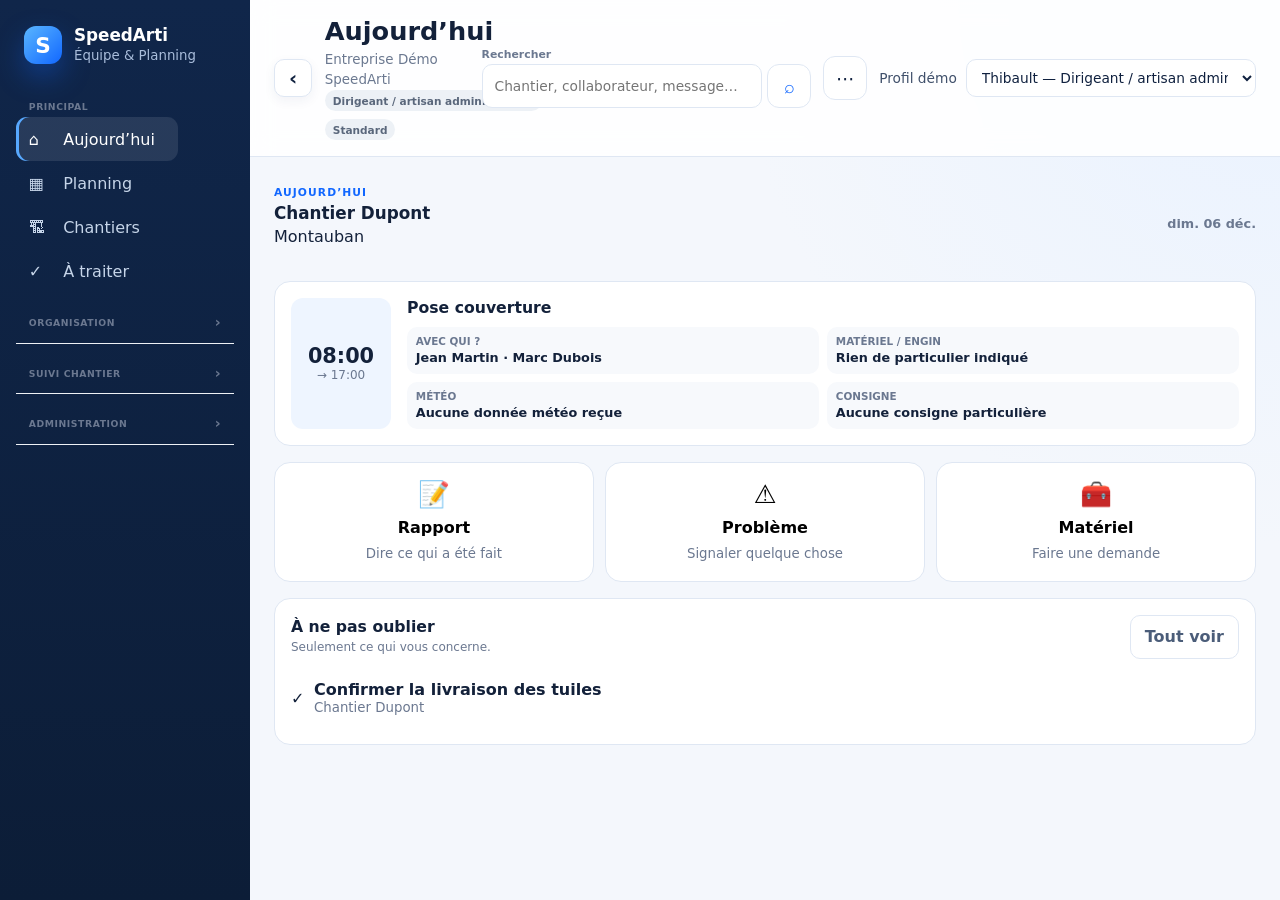
==== commit e2609b09: "V1.9.5 — publie le menu entièrement rétractable" ====
--- a/index.html
+++ b/index.html
@@ -4,8 +4,8 @@
   <meta charset="utf-8" />
   <meta name="viewport" content="width=device-width, initial-scale=1" />
   <meta name="theme-color" content="#1167ff" />
-  <meta name="description" content="Démo fonctionnelle autonome SpeedArti Équipe & Planning v1.9.3" />
-  <title>SpeedArti — Équipe & Planning v1.9.3</title>
+  <meta name="description" content="Démo fonctionnelle autonome SpeedArti Équipe & Planning v1.9.5" />
+  <title>SpeedArti — Équipe & Planning v1.9.5</title>
   <style>:root {
   font-family: Inter, ui-sans-serif, system-ui, -apple-system, BlinkMacSystemFont, "Segoe UI", sans-serif;
   color: #13213a;
@@ -2426,7 +2426,7 @@
   };
 
   const bridge = {
-    version: '1.9.3',
+    version: '1.9.5',
     getSnapshot: () => store.getState(),
     exportJson: () => store.exportJson(),
     importJson: (raw) => store.importJson(raw),
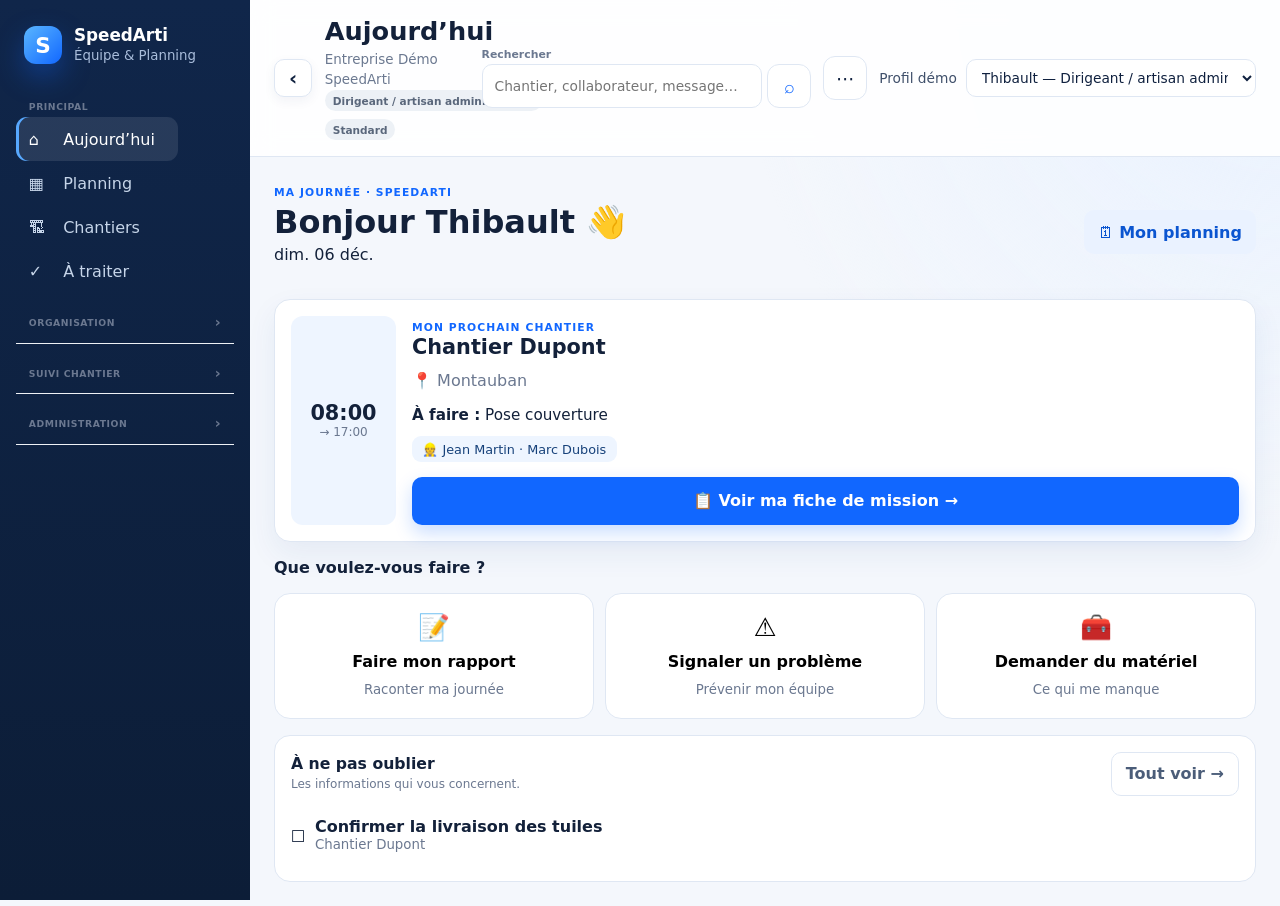
==== commit 1943a86e: "V1.9.6 — met a jour la version affichee de la demonstration" ====
--- a/index.html
+++ b/index.html
@@ -4,8 +4,8 @@
   <meta charset="utf-8" />
   <meta name="viewport" content="width=device-width, initial-scale=1" />
   <meta name="theme-color" content="#1167ff" />
-  <meta name="description" content="Démo fonctionnelle autonome SpeedArti Équipe & Planning v1.9.5" />
-  <title>SpeedArti — Équipe & Planning v1.9.5</title>
+  <meta name="description" content="Démo fonctionnelle autonome SpeedArti Équipe & Planning v1.9.6" />
+  <title>SpeedArti — Équipe & Planning v1.9.6</title>
   <style>:root {
   font-family: Inter, ui-sans-serif, system-ui, -apple-system, BlinkMacSystemFont, "Segoe UI", sans-serif;
   color: #13213a;
@@ -2426,7 +2426,7 @@
   };
 
   const bridge = {
-    version: '1.9.5',
+    version: '1.9.6',
     getSnapshot: () => store.getState(),
     exportJson: () => store.exportJson(),
     importJson: (raw) => store.importJson(raw),
